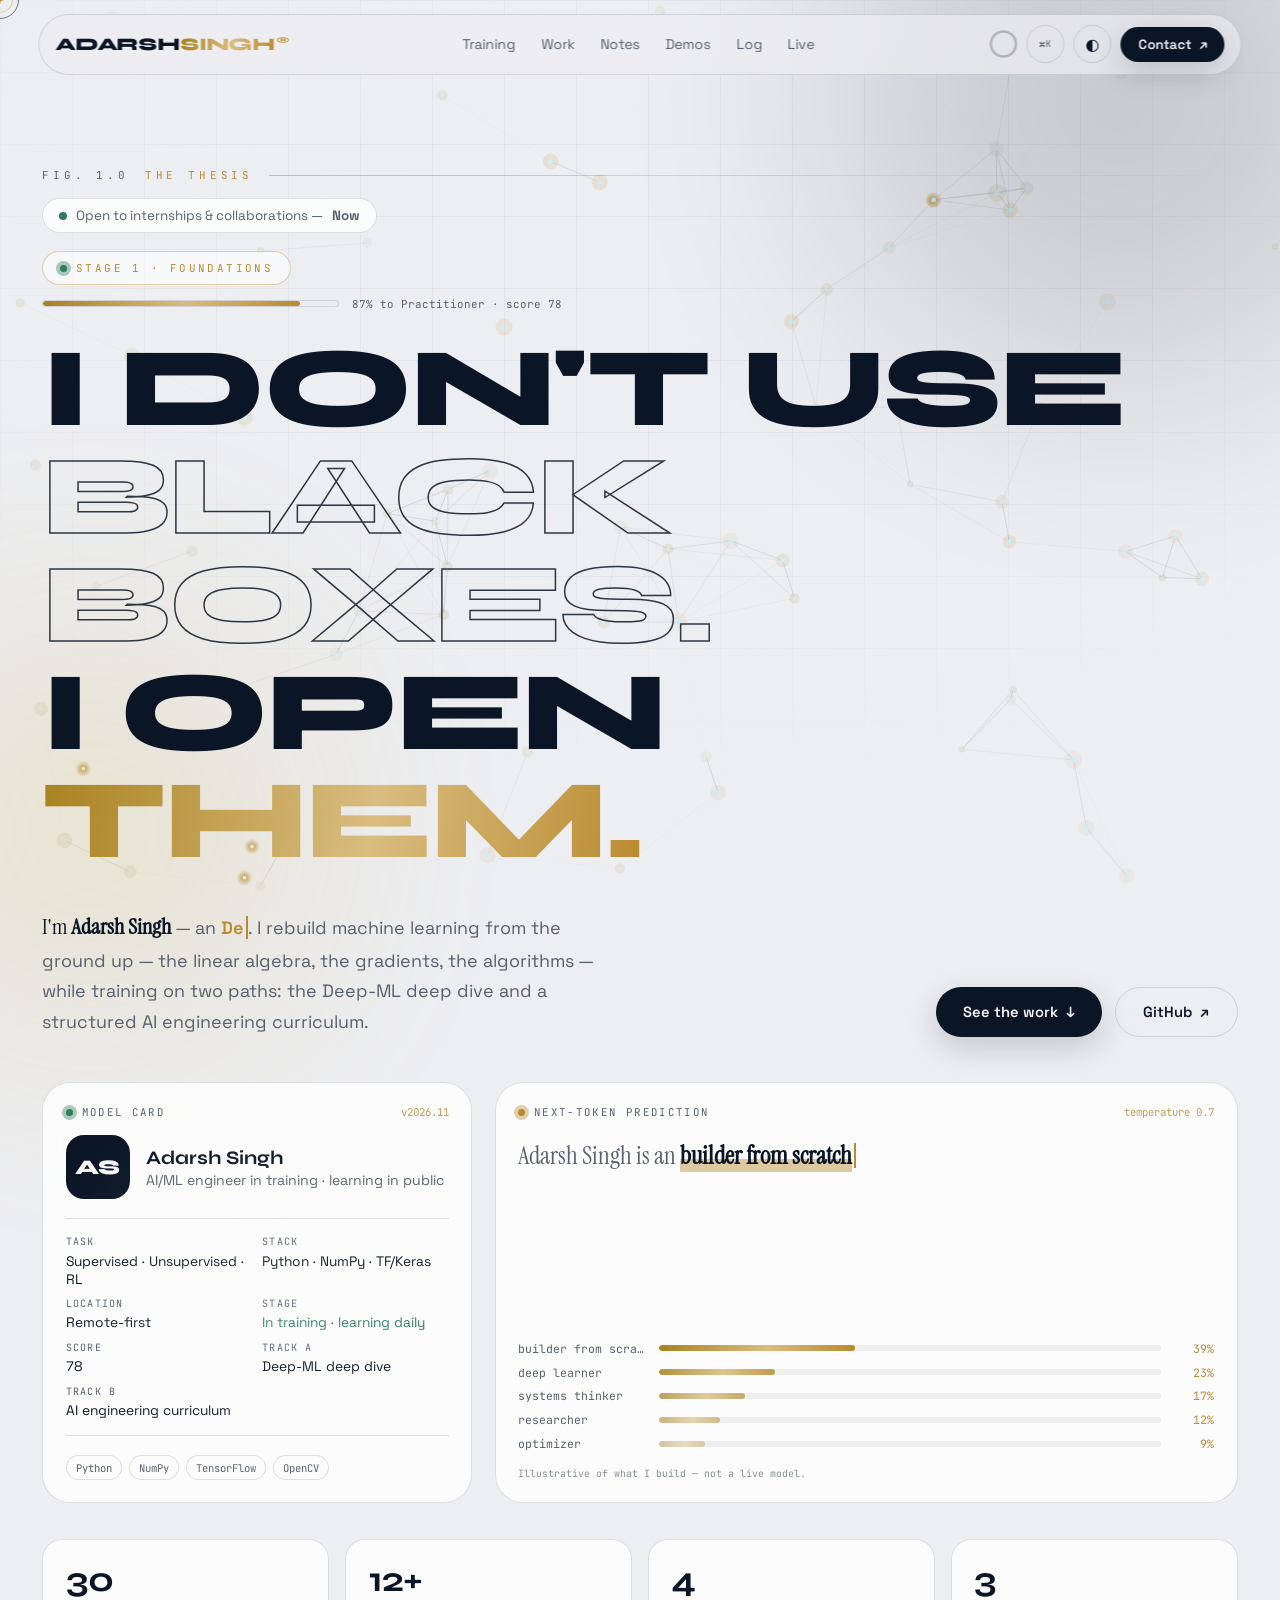
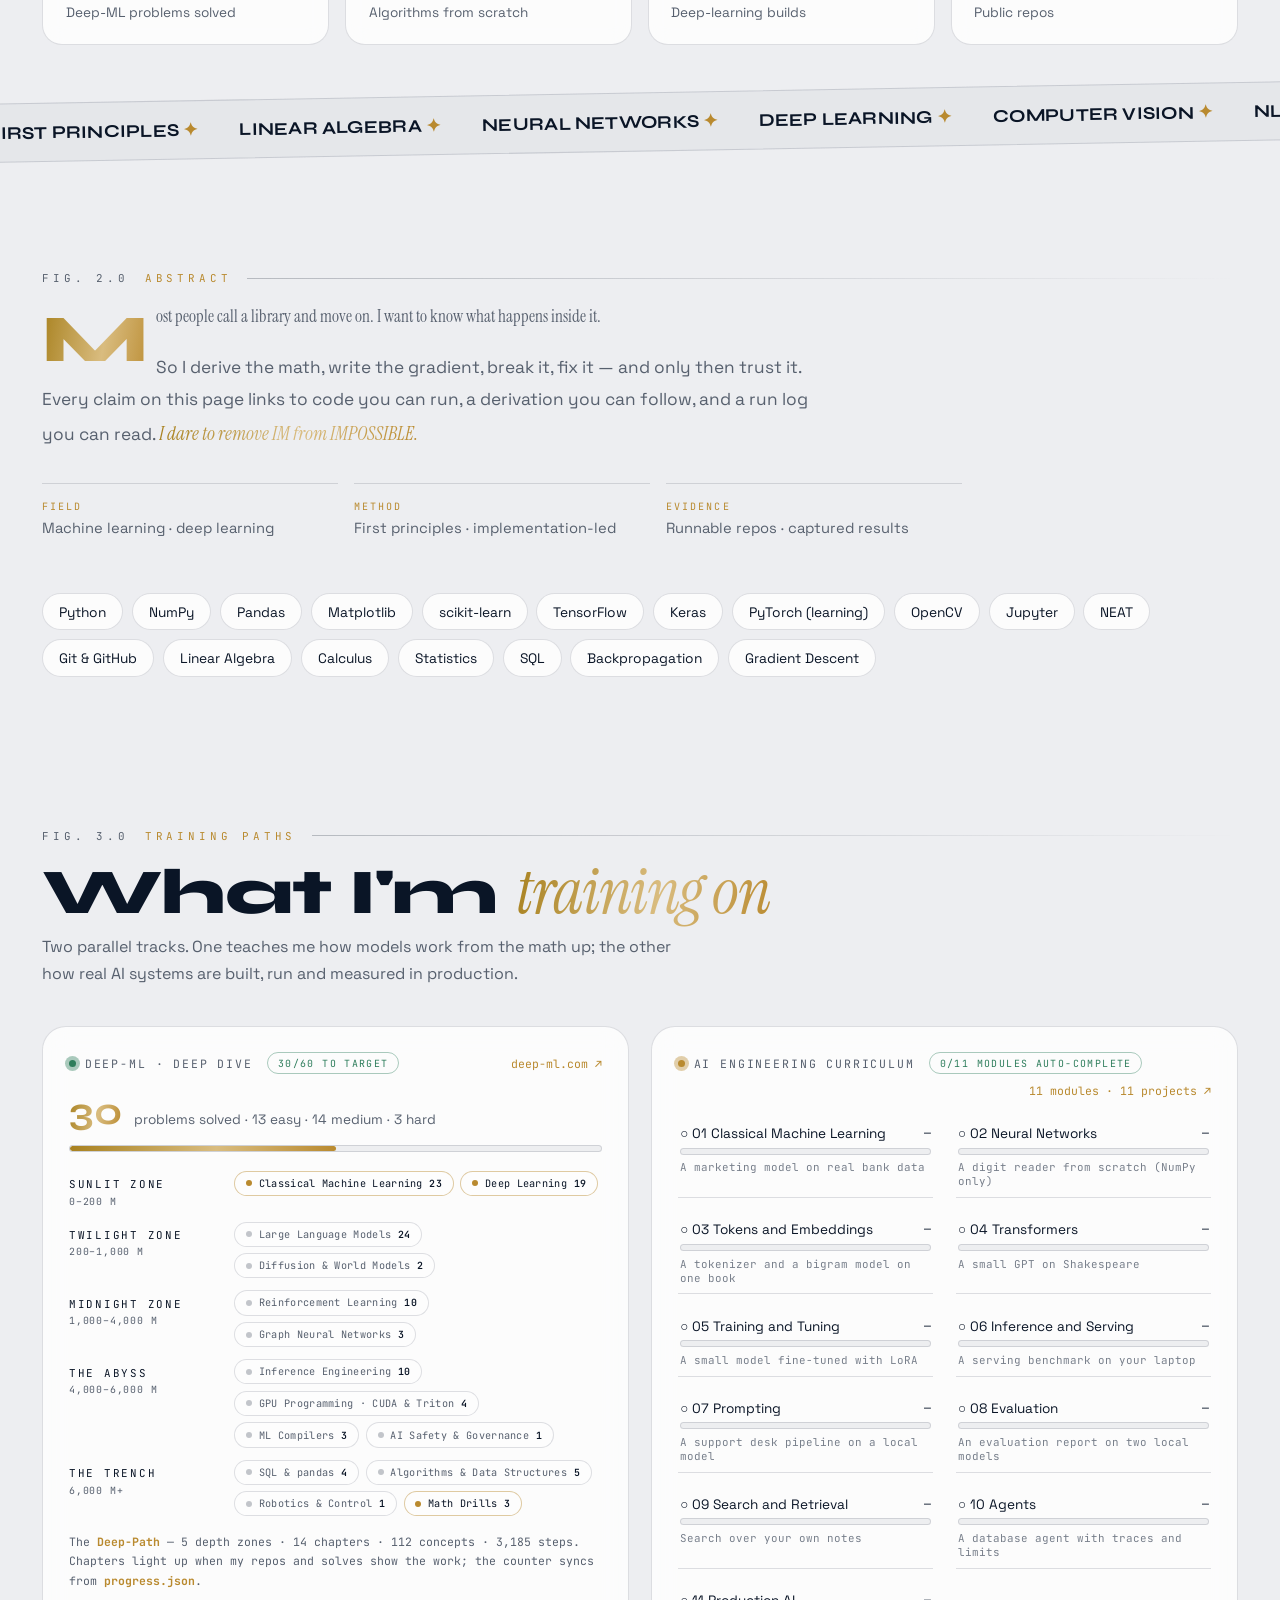
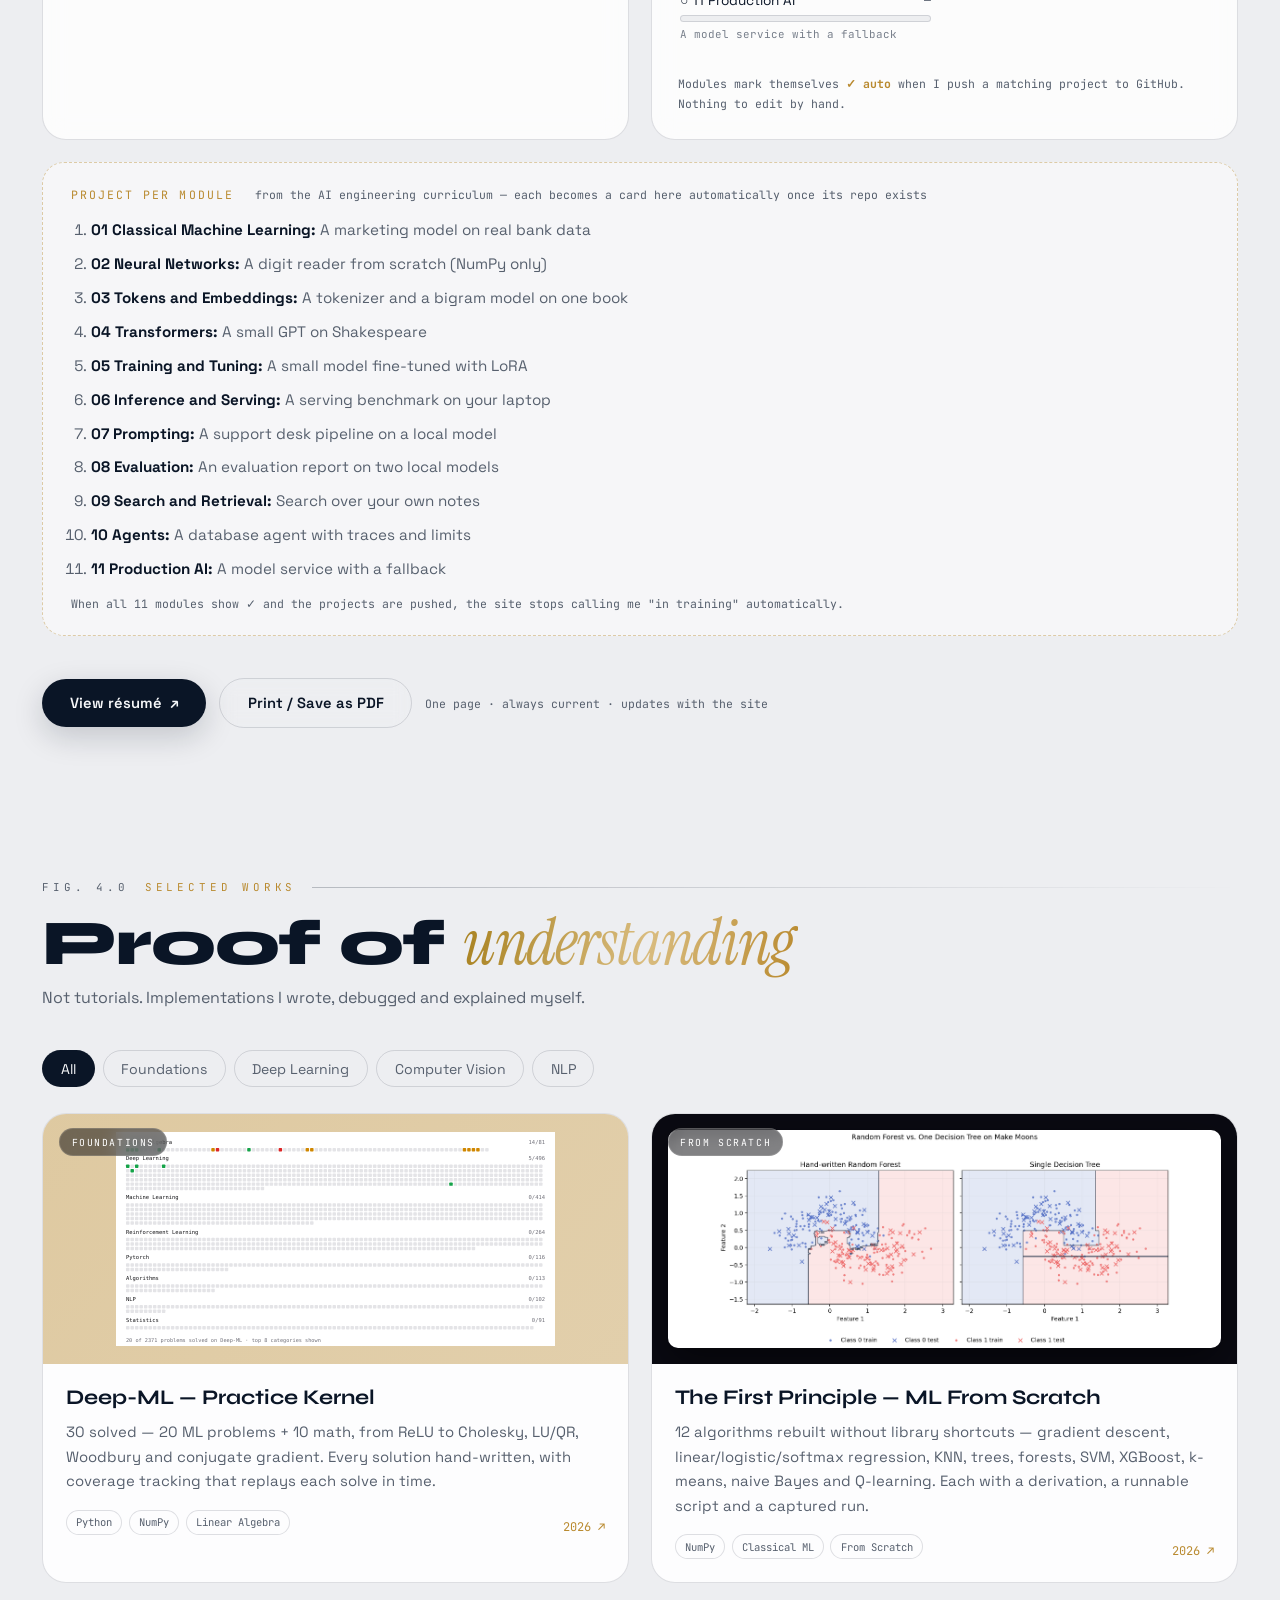
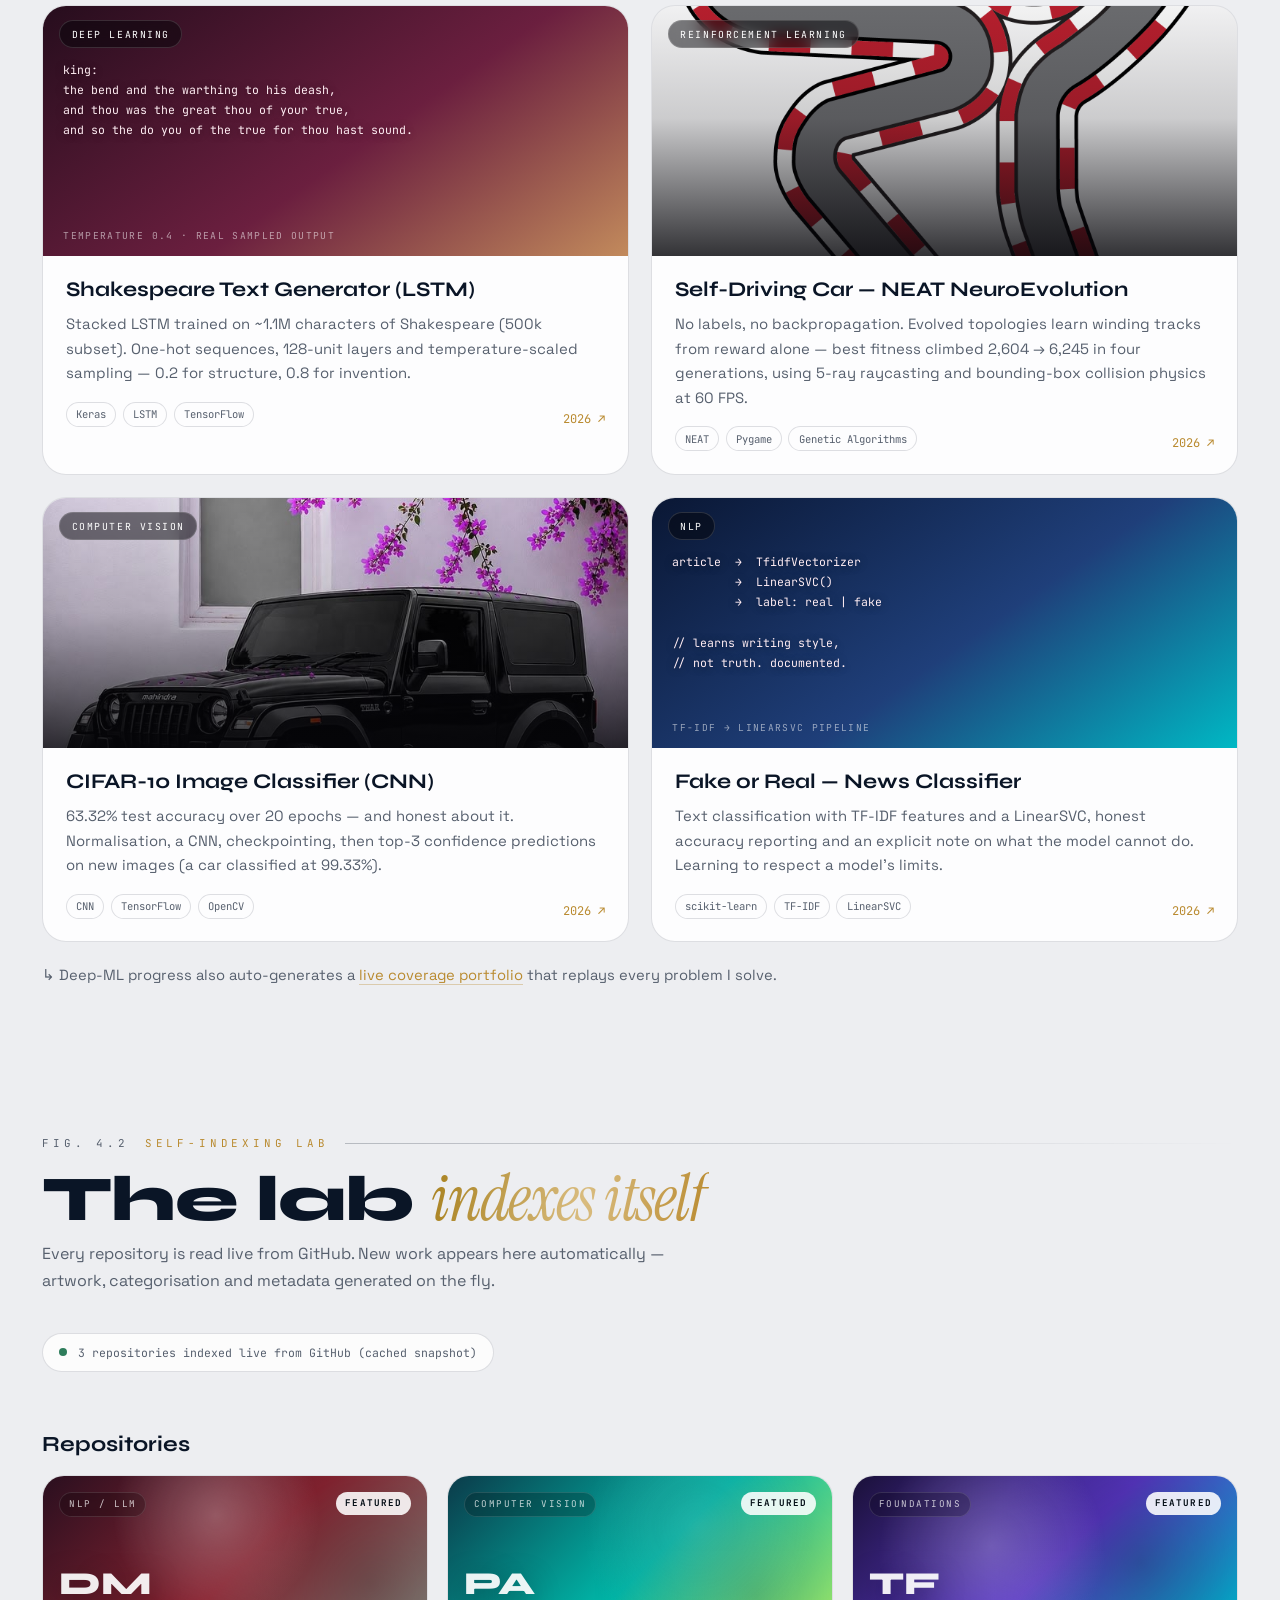
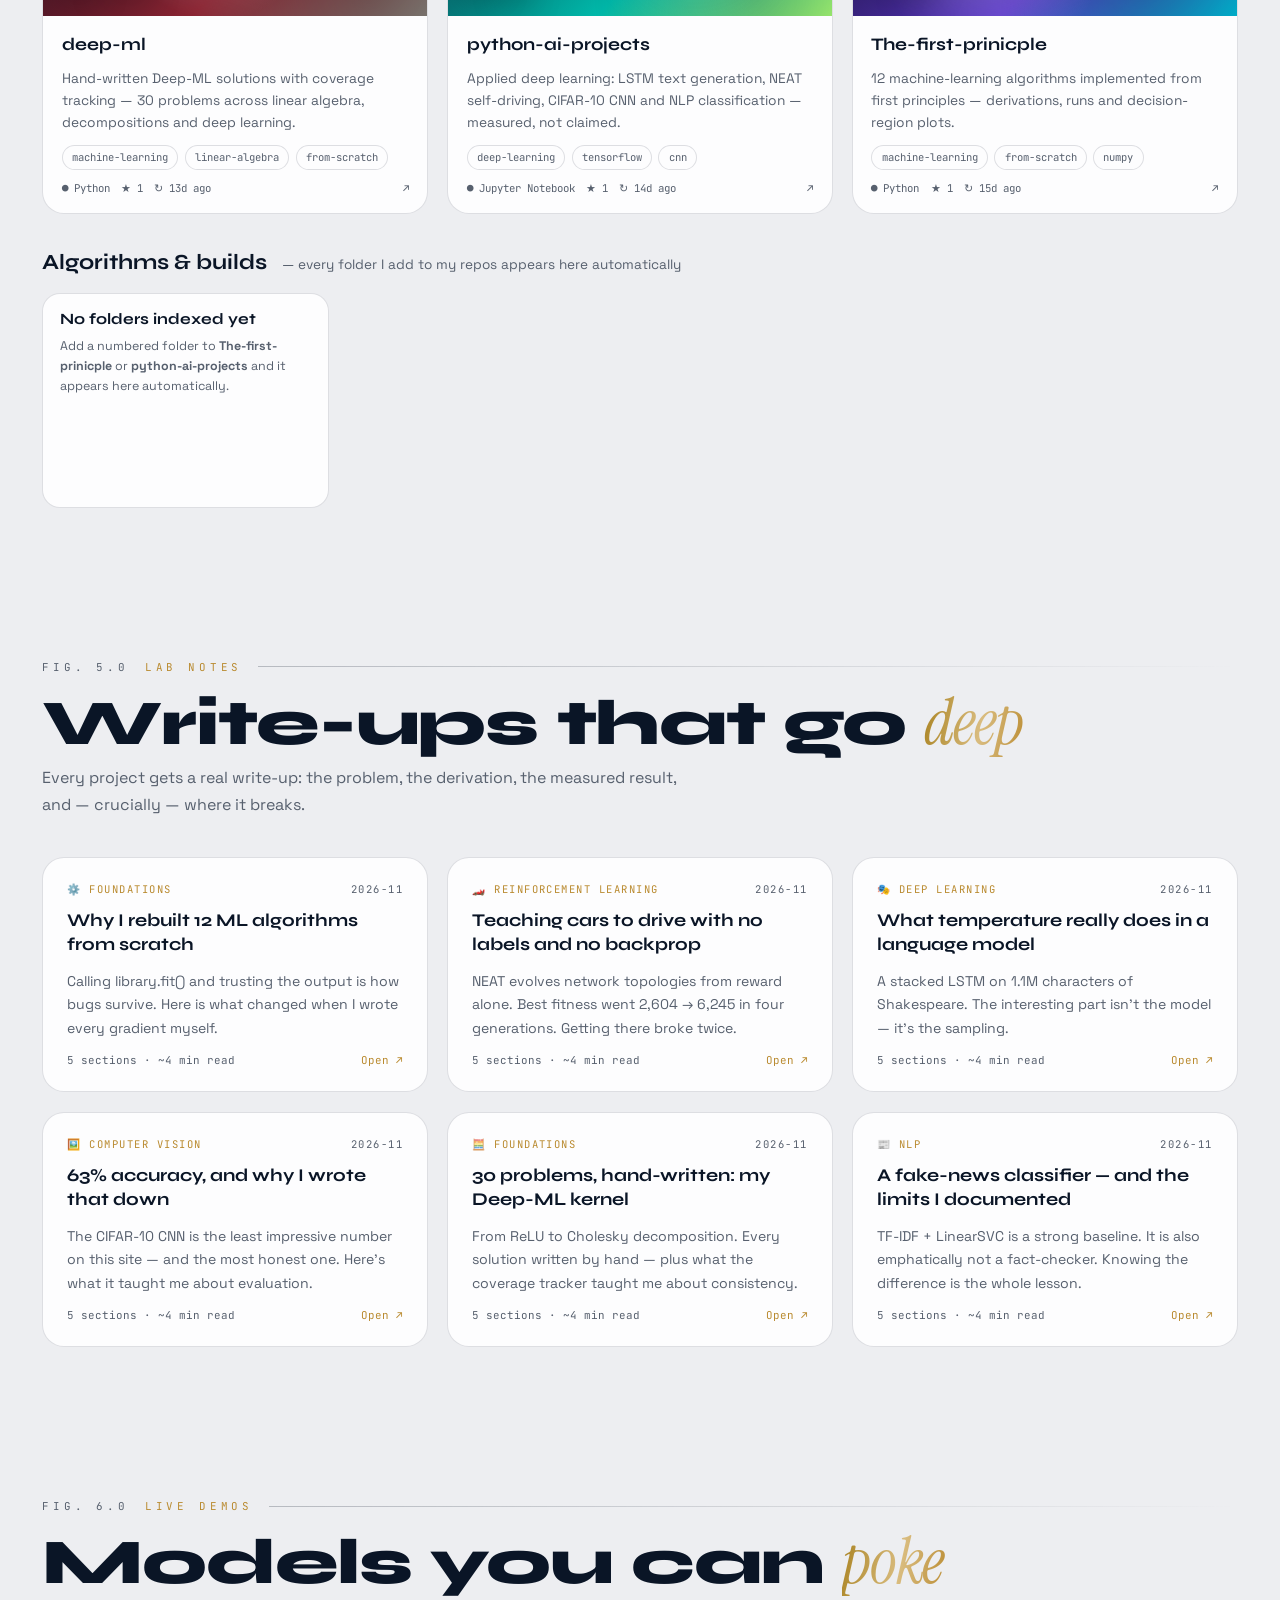
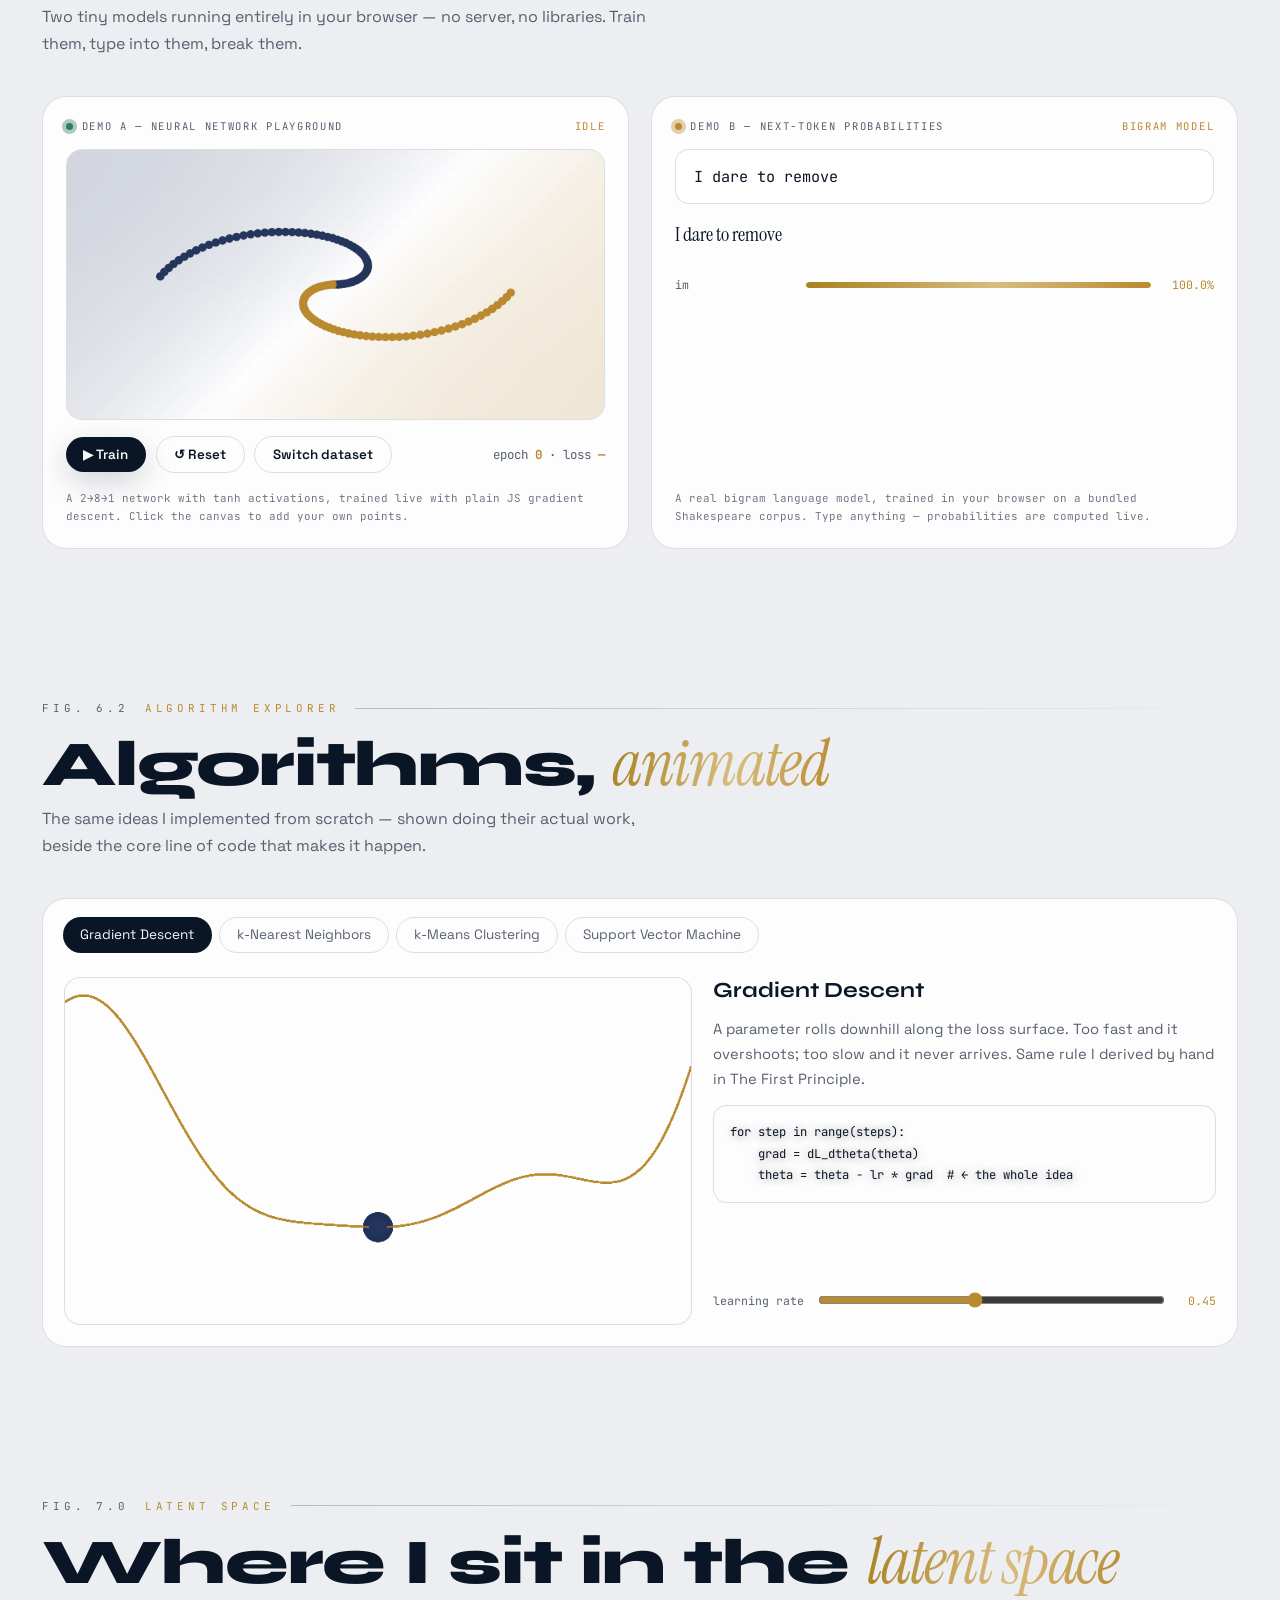
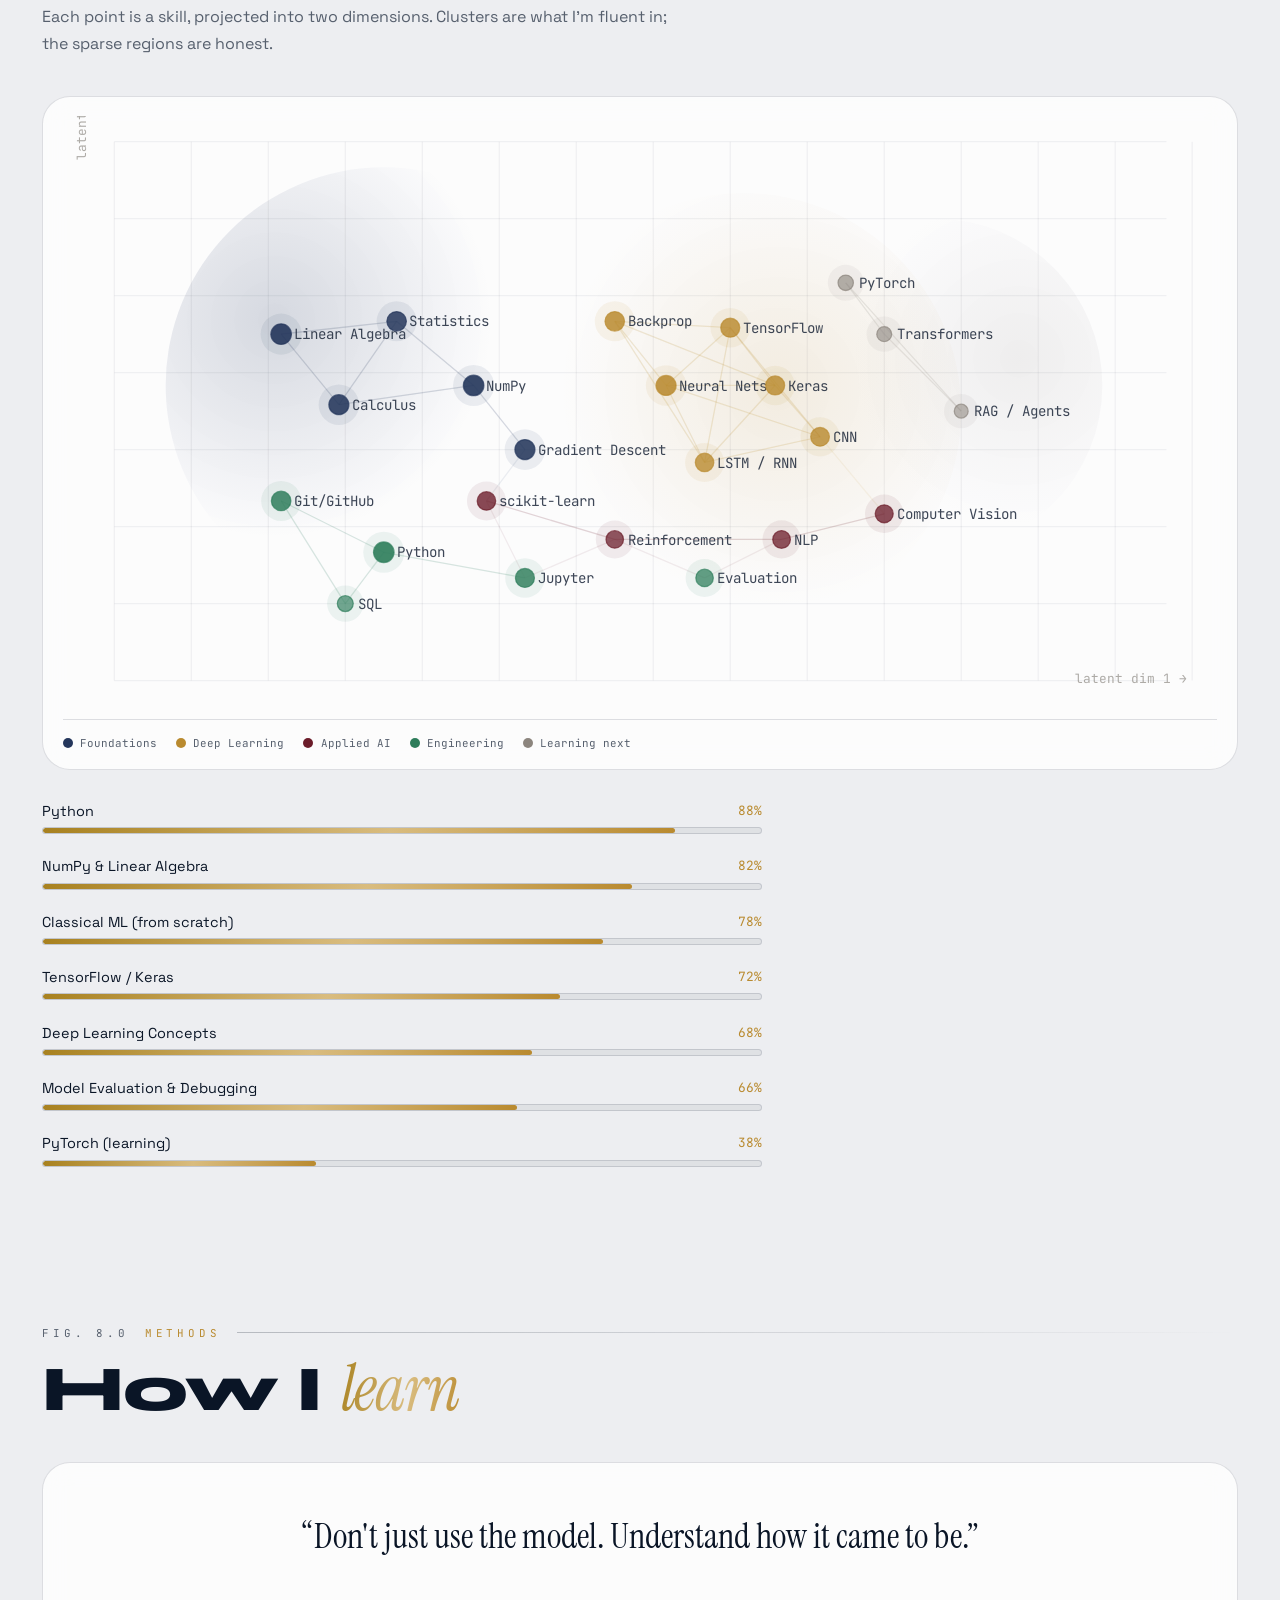
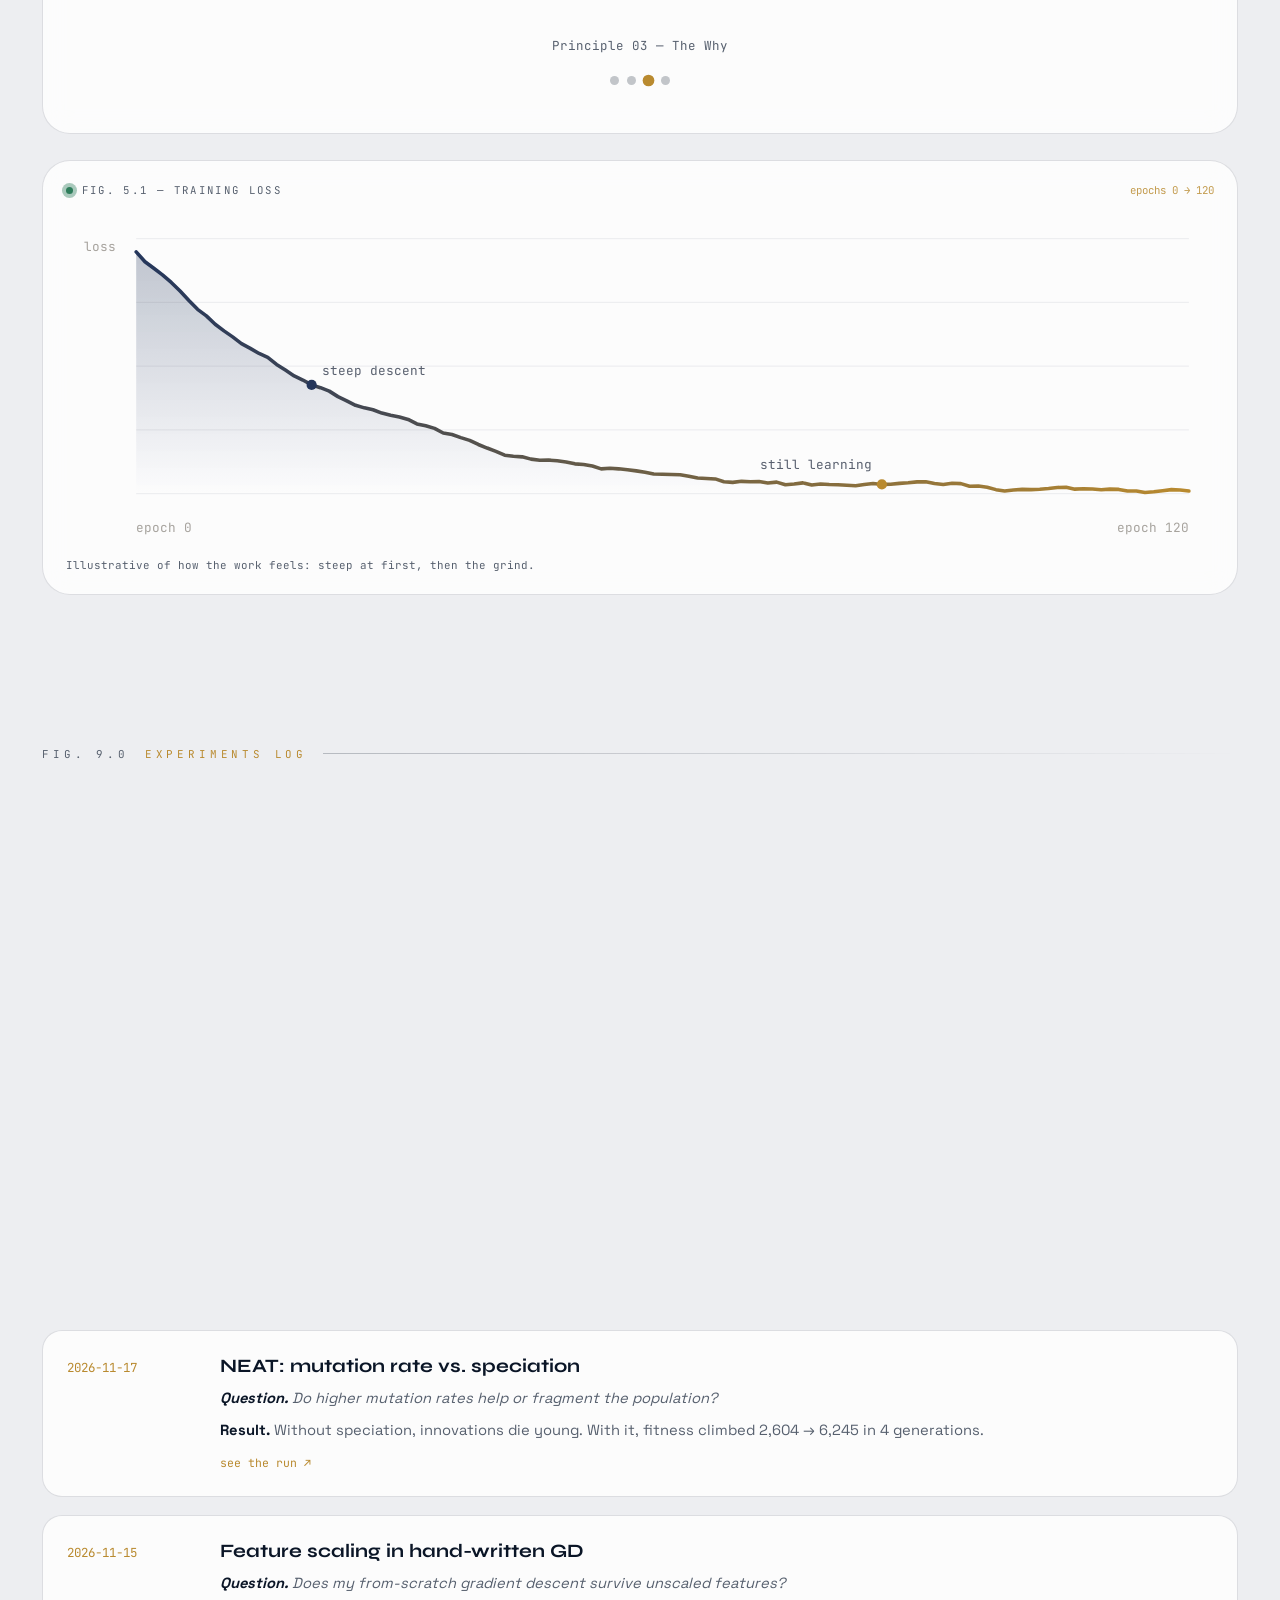
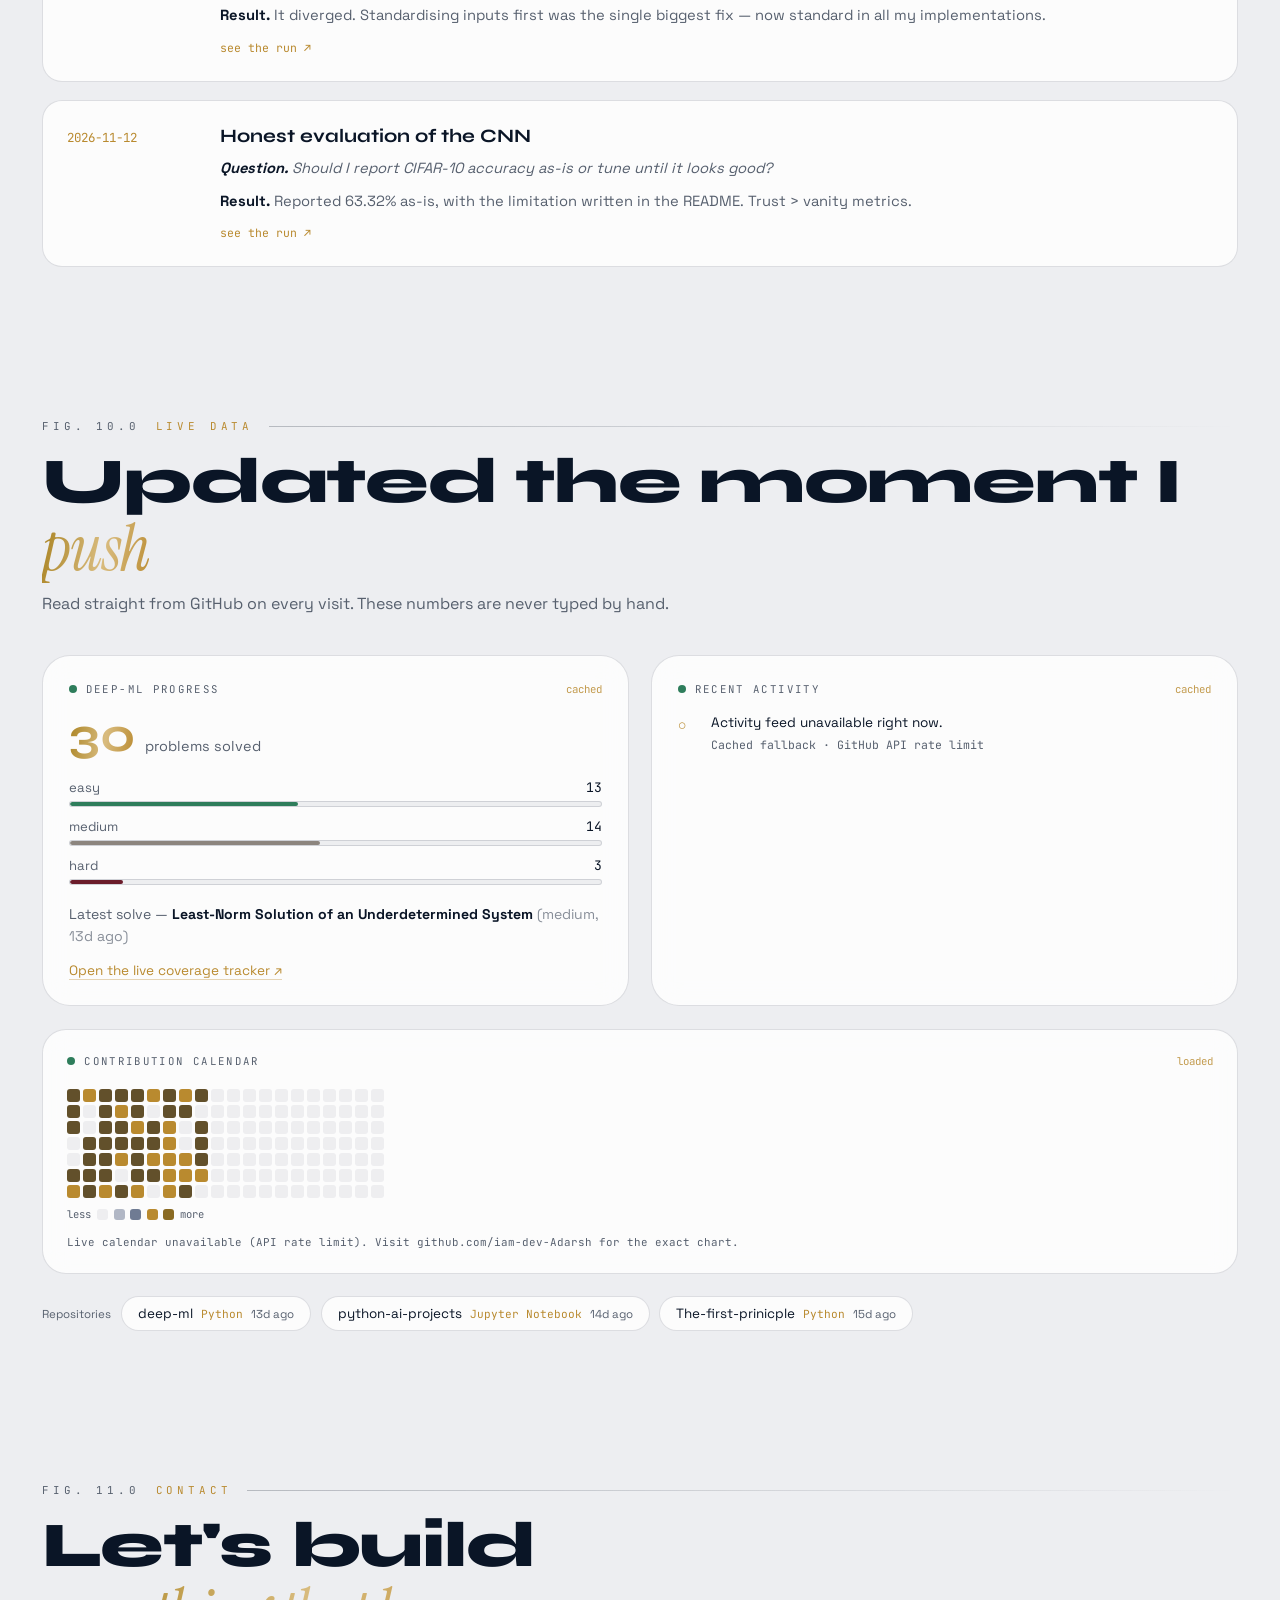
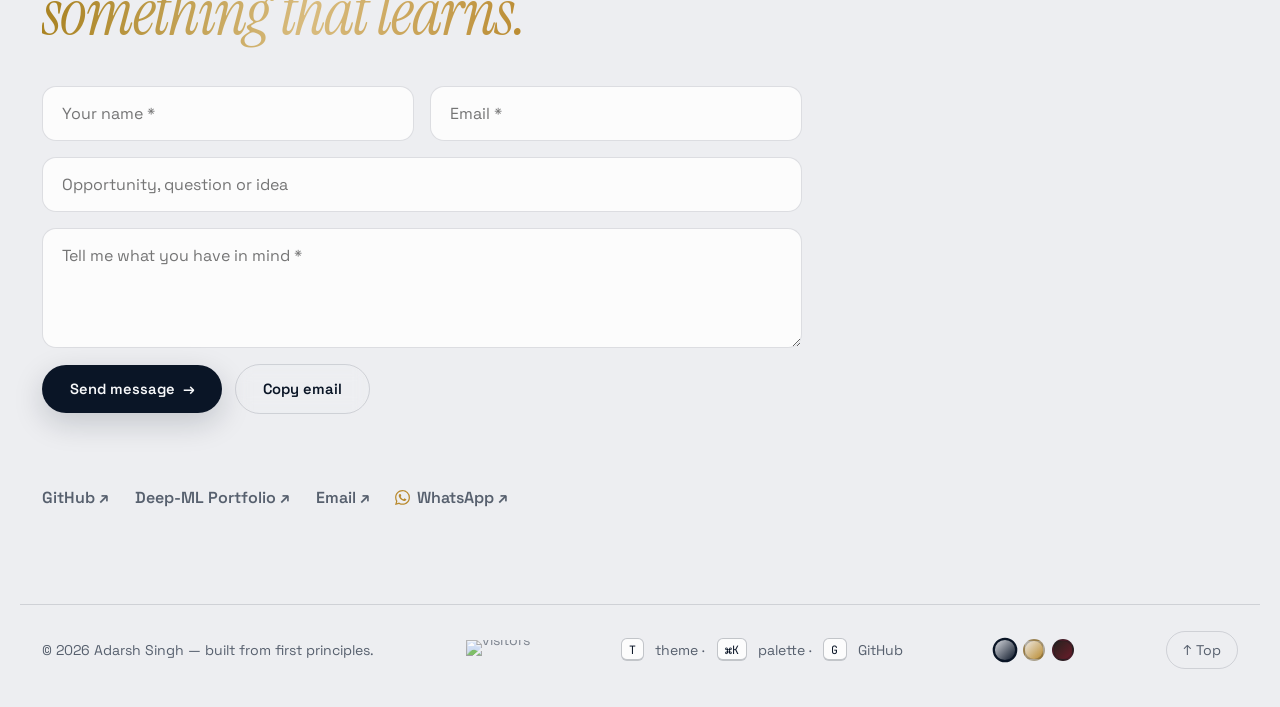
==== index.html @ bdf04d26 "Portfolio - self-updating AI engineering site." ====
<!DOCTYPE html>
<html lang="en" data-theme="precision">
<head>
<meta charset="UTF-8"/>
<meta name="viewport" content="width=device-width, initial-scale=1.0"/>
<title>Adarsh Singh — AI/ML Engineer | Machine Learning from First Principles</title>
<meta name="description" content="Adarsh Singh — AI & machine learning engineer building models from first principles: derivations, hand-written implementations and measured results."/>
<meta name="author" content="Adarsh Singh"/>
<meta name="theme-color" content="#EDEEF1"/>
<meta property="og:type" content="website"/>
<meta property="og:site_name" content="Adarsh Singh"/>
<meta property="og:title" content="Adarsh Singh — I don't use black boxes. I open them."/>
<meta property="og:description" content="AI/ML engineering from first principles: 30 Deep-ML problems, 12 algorithms from scratch, deep-learning projects with measured results."/>
<meta property="og:image" content="assets/og.png"/>
<meta property="og:image:width" content="1200"/>
<meta property="og:image:height" content="630"/>
<meta property="og:url" content="https://iam-dev-Adarsh.github.io/portfolio/"/>
<meta name="twitter:card" content="summary_large_image"/>
<meta name="twitter:title" content="Adarsh Singh — I don't use black boxes. I open them."/>
<meta name="twitter:description" content="AI/ML engineering from first principles."/>
<meta name="twitter:image" content="assets/og.png"/>
<link rel="icon" href="assets/favicon.svg" type="image/svg+xml"/>
<script type="application/ld+json">
{"@context":"https://schema.org","@type":"Person","name":"Adarsh Singh","alternateName":"iam-dev-Adarsh","url":"https://github.com/iam-dev-Adarsh","email":"mailto:iamvoid03@gmail.com","jobTitle":"AI/ML Engineer (in training)","description":"Builds machine learning from first principles: derivations, hand-written implementations and measured results. Training on the Deep-ML deep dive and a structured AI engineering curriculum.","knowsAbout":["Machine Learning","Deep Learning","Neural Networks","Python","Linear Algebra","TensorFlow","Computer Vision","Natural Language Processing","Reinforcement Learning"],"sameAs":["https://github.com/iam-dev-Adarsh","https://iam-dev-Adarsh.github.io/deep-ml/"],"knowsLanguage":["en"],"seeking":"Internships and collaborations in AI/ML engineering"}
</script>
<script type="application/ld+json">
{"@context":"https://schema.org","@type":"WebSite","name":"Adarsh Singh — Portfolio","url":"https://iam-dev-Adarsh.github.io/portfolio/","description":"AI/ML portfolio: projects, write-ups, live demos and experiments log.","author":{"@type":"Person","name":"Adarsh Singh"}}
</script>
<link rel="preconnect" href="https://fonts.googleapis.com"><link rel="preconnect" href="https://fonts.gstatic.com" crossorigin>
<link href="https://fonts.googleapis.com/css2?family=Syne:wght@400..800&family=Space+Grotesk:wght@300..700&family=JetBrains+Mono:wght@400;500;700&family=Instrument+Serif:ital@0;1&display=swap" rel="stylesheet">
<link rel="stylesheet" href="style.css"/>
</head>
<body>
<a class="skip" href="#work">Skip to content</a>
<div id="preloader" aria-hidden="true"><div class="pre-inner"><div class="pre-logo">AS<span>®</span></div><div class="pre-count">0%</div><div class="pre-bar"><i></i></div><p>INITIALISING WEIGHTS</p></div></div>

<div class="grid-overlay" aria-hidden="true"></div>
<div class="noise" aria-hidden="true"></div>
<div class="scroll-progress" aria-hidden="true"></div>
<div class="cursor-dot" aria-hidden="true"></div>
<div class="cursor-ring" aria-hidden="true"><i></i><i></i><span>VIEW</span></div>
<canvas id="nn-canvas" aria-hidden="true"></canvas>
<div class="orb orb-a" aria-hidden="true"></div><div class="orb orb-b" aria-hidden="true"></div>

<header id="nav">
  <a class="logo" href="#top">ADARSH<em>SINGH</em><sup>®</sup></a>
  <nav class="links" aria-label="Primary">
    <a href="#training">Training</a><a href="#work">Work</a><a href="#notes">Notes</a><a href="#demos">Demos</a><a href="#experiments">Log</a><a href="#live">Live</a>
  </nav>
  <div class="nav-actions">
    <svg class="prog-ring" id="prog-ring" viewBox="0 0 36 36" aria-hidden="true"><circle class="pr-bg" cx="18" cy="18" r="15"/><circle class="pr-fg" id="pr-fg" cx="18" cy="18" r="15"/></svg>
    <button id="palette-btn" class="kbd-btn" aria-label="Open command palette"><span>⌘K</span></button>
    <button id="theme-btn" aria-label="Toggle theme">◐</button>
    <a href="#contact" class="btn btn-sm magnetic">Contact <span>↗</span></a>
    <button id="burger" aria-label="Menu" aria-expanded="false"><i></i><i></i></button>
  </div>
</header>
<div id="mobile-menu"><a href="#training">Training</a><a href="#work">Work</a><a href="#notes">Notes</a><a href="#demos">Demos</a><a href="#experiments">Log</a><a href="#live">Live</a><a href="#contact">Contact</a></div>

<main id="top">
  <!-- ══ HERO ══ -->
  <section class="hero">
    <div class="fig-label"><span>FIG. 1.0</span> THE THESIS</div>
    <div class="hero-badge reveal"><span class="pulse"></span> Open to internships &amp; collaborations — <b id="cfg-availability">Now</b></div>
    <div class="stage-wrap reveal" id="stage-wrap"></div>
    <h1 class="hero-title">
      <span class="line"><span>I DON'T USE</span></span>
      <span class="line"><span class="stroke">BLACK BOXES.</span></span>
      <span class="line"><span>I OPEN <em class="grad">THEM.</em></span></span>
    </h1>
    <div class="hero-row">
      <p class="hero-sub reveal"><span class="serif">I'm <b id="cfg-name">Adarsh Singh</b></span> — an <span id="rotator">AI/ML engineer in training</span>. <span id="stage-line">I rebuild machine learning from the ground up — the linear algebra, the gradients, the algorithms — while training on two paths: the Deep-ML deep dive and a structured AI engineering curriculum.</span></p>
      <div class="hero-cta reveal">
        <a href="#work" class="btn magnetic">See the work <span>↓</span></a>
        <a href="https://github.com/iam-dev-Adarsh" target="_blank" rel="noopener" class="btn btn-ghost magnetic">GitHub <span>↗</span></a>
      </div>
    </div>

    <div class="hero-grid">
      <!-- model card -->
      <div class="hero-card reveal" id="tilt-card">
        <div class="card-glare"></div>
        <div class="mc-head"><span class="mc-dot"></span> MODEL CARD <em>v2026.11</em></div>
        <div class="mc-body">
          <div class="avatar">AS</div>
          <div>
            <h3 id="cfg-name2">Adarsh Singh</h3>
            <p id="cfg-role">AI/ML Engineer · first-principles learner</p>
          </div>
        </div>
        <dl class="mc-vitals">
          <div><dt>Task</dt><dd>Supervised · Unsupervised · RL</dd></div>
          <div><dt>Stack</dt><dd>Python · NumPy · TF/Keras</dd></div>
          <div><dt>Location</dt><dd id="cfg-location">Remote-first</dd></div>
          <div><dt>Stage</dt><dd class="ok" id="cfg-stage">In training · learning daily</dd></div>
          <div><dt>Score</dt><dd id="cfg-score">—</dd></div>
          <div><dt>Track A</dt><dd>Deep-ML deep dive</dd></div>
          <div><dt>Track B</dt><dd>AI engineering curriculum</dd></div>
        </dl>
        <div class="card-tags"><span>Python</span><span>NumPy</span><span>TensorFlow</span><span>OpenCV</span></div>
      </div>

      <!-- token sampler -->
      <div class="sampler reveal" aria-hidden="true">
        <div class="sm-head"><span class="mc-dot alt"></span> NEXT-TOKEN PREDICTION <em>temperature 0.7</em></div>
        <div class="sm-prompt"><span class="sm-ctx">Adarsh Singh is an </span><b id="sm-out"></b><span class="caret"></span></div>
        <div class="sm-bars" id="sm-bars"></div>
        <p class="sm-note">Illustrative of what I build — not a live model.</p>
      </div>
    </div>

    <div class="stats reveal">
      <div><strong><span class="count" data-live="problems" data-to="30">0</span></strong><small>Deep-ML problems solved</small></div>
      <div><strong><span class="count" data-live="algos" data-to="12">0</span>+</strong><small>Algorithms from scratch</small></div>
      <div><strong><span class="count" data-live="projects" data-to="4">0</span></strong><small>Deep-learning builds</small></div>
      <div><strong><span class="count" data-live="repos" data-to="3">0</span></strong><small>Public repos</small></div>
    </div>
  </section>

  <div class="marquee" aria-hidden="true"><div class="marquee-track" id="marquee"></div></div>














  <!-- ══ ABSTRACT ══ -->
  <section id="abstract" class="section">
    <div class="fig-label"><span>FIG. 2.0</span> ABSTRACT</div>
    <div class="abstract">
      <p class="abstract-lead reveal"><span class="drop">M</span>ost people call a library and move on. I want to know what happens inside it.</p>
      <p class="reveal">So I derive the math, write the gradient, break it, fix it — and only then trust it. Every claim on this page links to code you can run, a derivation you can follow, and a run log you can read. <em class="grad-ink">I dare to remove IM from IMPOSSIBLE.</em></p>
      <div class="abstract-meta reveal">
        <div><span>Field</span>Machine learning · deep learning</div>
        <div><span>Method</span>First principles · implementation-led</div>
        <div><span>Evidence</span>Runnable repos · captured results</div>
      </div>
    </div>
    <div class="chip-cloud reveal" id="chips"></div>
  </section>
  <!-- ══ TRAINING PATHS ══ -->
  <section id="training" class="section">
    <div class="fig-label"><span>FIG. 3.0</span> TRAINING PATHS</div>
    <div class="sec-head reveal"><h2>What I'm <em>training on</em></h2><p>Two parallel tracks. One teaches me how models work from the math up; the other how real AI systems are built, run and measured in production.</p></div>
    <div class="tracks" id="tracks"></div>
    <div class="capstones reveal" id="capstones"></div>
    <div class="resume-row reveal">
      <a class="btn magnetic" href="resume.html" target="_blank" rel="noopener">View résumé <span>↗</span></a>
      <button class="btn btn-ghost" id="print-resume">Print / Save as PDF</button>
      <span class="resume-hint">One page · always current · updates with the site</span>
    </div>
  </section>
  <!-- ══ WORK ══ -->
  <section id="work" class="section">
    <div class="fig-label"><span>FIG. 4.0</span> SELECTED WORKS</div>
    <div class="sec-head reveal"><h2>Proof of <em>understanding</em></h2><p>Not tutorials. Implementations I wrote, debugged and explained myself.</p></div>
    <div class="filters reveal" role="tablist"><button class="active" data-f="all">All</button><button data-f="found">Foundations</button><button data-f="dl">Deep Learning</button><button data-f="cv">Computer Vision</button><button data-f="nlp">NLP</button></div>
    <div class="projects" id="projects"></div>
    <p class="live-link reveal">↳ Deep-ML progress also auto-generates a <a href="https://iam-dev-Adarsh.github.io/deep-ml/" target="_blank" rel="noopener">live coverage portfolio</a> that replays every problem I solve.</p>
  </section>
  <!-- ══ AUTO INDEX ══ -->
  <section id="lab" class="section">
    <div class="fig-label"><span>FIG. 4.2</span> SELF-INDEXING LAB</div>
    <div class="sec-head reveal"><h2>The lab <em>indexes itself</em></h2><p>Every repository is read live from GitHub. New work appears here automatically — artwork, categorisation and metadata generated on the fly.</p></div>
    <div class="auto-note reveal" id="auto-note"><span class="live-dot"></span> <span id="auto-status">Reading the GitHub API…</span></div>
    <h3 class="auto-h">Repositories</h3>
    <div class="repo-grid" id="repo-grid"></div>
    <h3 class="auto-h">Algorithms &amp; builds <span class="auto-sub">— every folder I add to my repos appears here automatically</span></h3>
    <div class="auto-grid" id="algo-grid"></div>
  </section>
  <!-- ══ WRITE-UPS ══ -->
  <section id="notes" class="section">
    <div class="fig-label"><span>FIG. 5.0</span> LAB NOTES</div>
    <div class="sec-head reveal"><h2>Write-ups that go <em>deep</em></h2><p>Every project gets a real write-up: the problem, the derivation, the measured result, and — crucially — where it breaks.</p></div>
    <div class="notes-grid" id="notes-grid"></div>
    <div class="note-modal" id="note-modal" aria-hidden="true">
      <div class="note-panel">
        <button class="note-close" id="note-close" aria-label="Close write-up">✕</button>
        <article id="note-body"></article>
      </div>
    </div>
  </section>
  <!-- ══ DEMOS ══ -->
  <section id="demos" class="section">
    <div class="fig-label"><span>FIG. 6.0</span> LIVE DEMOS</div>
    <div class="sec-head reveal"><h2>Models you can <em>poke</em></h2><p>Two tiny models running entirely in your browser — no server, no libraries. Train them, type into them, break them.</p></div>
    <div class="demos-grid">
      <div class="demo-card reveal">
        <div class="demo-head"><span class="mc-dot"></span> DEMO A — NEURAL NETWORK PLAYGROUND <em id="nn-status">idle</em></div>
        <canvas id="nn-demo" width="760" height="380"></canvas>
        <div class="demo-controls">
          <button class="btn btn-sm" id="nn-train">▶ Train</button>
          <button class="btn btn-sm btn-ghost" id="nn-reset">↺ Reset</button>
          <button class="btn btn-sm btn-ghost" id="nn-dataset">Switch dataset</button>
          <span class="demo-read">epoch <b id="nn-epoch">0</b> · loss <b id="nn-loss">—</b></span>
        </div>
        <p class="demo-note">A 2&#8594;8&#8594;1 network with tanh activations, trained live with plain JS gradient descent. Click the canvas to add your own points.</p>
      </div>
      <div class="demo-card reveal">
        <div class="demo-head"><span class="mc-dot alt"></span> DEMO B — NEXT-TOKEN PROBABILITIES <em>bigram model</em></div>
        <div class="tokenizer">
          <input id="tok-input" type="text" value="I dare to remove" spellcheck="false" autocomplete="off"/>
          <div class="tok-out" id="tok-out"></div>
          <div class="tok-bars" id="tok-bars"></div>
        </div>
        <p class="demo-note">A real bigram language model, trained in your browser on a bundled Shakespeare corpus. Type anything — probabilities are computed live.</p>
      </div>
    </div>
  </section>
  <!-- ══ EXPLORER ══ -->
  <section id="explorer" class="section">
    <div class="fig-label"><span>FIG. 6.2</span> ALGORITHM EXPLORER</div>
    <div class="sec-head reveal"><h2>Algorithms, <em>animated</em></h2><p>The same ideas I implemented from scratch — shown doing their actual work, beside the core line of code that makes it happen.</p></div>
    <div class="explorer reveal">
      <div class="explorer-tabs" id="explorer-tabs"></div>
      <div class="explorer-body">
        <canvas id="explorer-canvas" width="760" height="420"></canvas>
        <div class="explorer-side">
          <h3 id="explorer-title">Gradient Descent</h3>
          <p id="explorer-desc"></p>
          <pre class="code-in" id="explorer-code"></pre>
          <div class="explorer-slider">
            <label id="explorer-label">learning rate</label>
            <input type="range" id="explorer-range" min="1" max="100" value="45"/>
            <span id="explorer-val">0.45</span>
          </div>
        </div>
      </div>
    </div>
  </section>
  <!-- ══ EMBEDDING MAP ══ -->
  <section id="embedding" class="section">
    <div class="fig-label"><span>FIG. 7.0</span> LATENT SPACE</div>
    <div class="sec-head reveal"><h2>Where I sit in the <em>latent space</em></h2><p>Each point is a skill, projected into two dimensions. Clusters are what I'm fluent in; the sparse regions are honest.</p></div>
    <div class="embed-wrap reveal">
      <svg id="embed-svg" viewBox="0 0 900 460" role="img" aria-label="Skill embedding map"></svg>
      <div class="embed-legend" id="embed-legend"></div>
    </div>
    <div class="skills reveal" id="skills"></div>
  </section>
  <!-- ══ METHODS ══ -->
  <section id="methods" class="section">
    <div class="fig-label"><span>FIG. 8.0</span> METHODS</div>
    <div class="sec-head reveal"><h2>How I <em>learn</em></h2></div>
    <div class="testi reveal"><div class="testi-quote" id="testi-quote"></div><div class="testi-person" id="testi-person"></div><div class="testi-dots" id="testi-dots"></div></div>
    <div class="loss-wrap reveal">
      <div class="loss-head"><span class="mc-dot"></span> FIG. 5.1 — TRAINING LOSS <em>epochs 0 → 120</em></div>
      <svg id="loss-svg" viewBox="0 0 900 260" role="img" aria-label="Training loss decreasing over epochs"></svg>
      <p class="loss-cap">Illustrative of how the work feels: steep at first, then the grind.</p>
    </div>
  </section>
  <!-- ══ EXPERIMENTS ══ -->
  <section id="experiments" class="section">
    <div class="fig-label"><span>FIG. 9.0</span> EXPERIMENTS LOG</div>
    <div class="sec-head reveal"><h2>The <em>experiments</em> notebook</h2><p>Hypothesis, experiment, result. Dated like a lab record — because that is what it is.</p></div>
    <div class="exp-lead reveal">
      <p><b>2026 — now:</b> training in public on two tracks — the Deep-ML deep dive and a structured AI engineering curriculum. Dated solves are <b>logged automatically</b> from my repos (badged <span class="auto-badge">AUTO</span>); the entries below them are hand-written experiment notes — hypothesis, result, and what broke.</p>
    </div>
    <div class="exp-list" id="exp-list"></div>
  </section>
  <!-- ══ LIVE ══ -->
  <section id="live" class="section">
    <div class="fig-label"><span>FIG. 10.0</span> LIVE DATA</div>
    <div class="sec-head reveal"><h2>Updated the moment I <em>push</em></h2><p>Read straight from GitHub on every visit. These numbers are never typed by hand.</p></div>
    <div class="live-grid">
      <div class="live-panel reveal">
        <div class="live-head"><span class="live-dot"></span> DEEP-ML PROGRESS <span class="live-ts" id="live-ts-1">syncing…</span></div>
        <div class="live-big"><strong id="live-solved">30</strong><span>problems solved</span></div>
        <div class="live-bars" id="live-diff"></div>
        <p class="live-latest" id="live-latest"></p>
        <a class="live-link-sm" href="https://iam-dev-Adarsh.github.io/deep-ml/" target="_blank" rel="noopener">Open the live coverage tracker ↗</a>
      </div>
      <div class="live-panel reveal">
        <div class="live-head"><span class="live-dot"></span> RECENT ACTIVITY <span class="live-ts" id="live-ts-2">syncing…</span></div>
        <ul class="live-feed" id="live-feed"></ul>
      </div>
    </div>
    <div class="heat-wrap reveal">
      <div class="live-head"><span class="live-dot"></span> CONTRIBUTION CALENDAR <span class="live-ts" id="heat-ts">syncing…</span></div>
      <div class="heatmap" id="heatmap"></div>
      <div class="heat-legend"><span>less</span><i style="background:rgba(10,21,38,.06)"></i><i style="background:rgba(36,54,91,.35)"></i><i style="background:rgba(36,54,91,.65)"></i><i style="background:var(--a2)"></i><i style="background:#8A6A22"></i><span>more</span></div>
      <p class="heat-note" id="heat-note"></p>
    </div>
    <div class="live-repos reveal" id="live-repos"></div>
  </section>
  <!-- ══ CONTACT ══ -->
  <section id="contact" class="section contact">
    <div class="fig-label"><span>FIG. 11.0</span> CONTACT</div>
    <div class="sec-head reveal"><h2>Let's build<br/><em>something that learns.</em></h2></div>
    <form id="contact-form" class="reveal" novalidate>
      <div class="f-row"><input required name="name" placeholder="Your name *" autocomplete="name"/><input required type="email" name="email" placeholder="Email *" autocomplete="email"/></div>
      <input name="subject" placeholder="Opportunity, question or idea"/>
      <textarea required name="msg" rows="4" placeholder="Tell me what you have in mind *"></textarea>
      <div class="f-actions">
        <button class="btn magnetic" type="submit">Send message <span>→</span></button>
        <button class="btn btn-ghost" type="button" id="copy-email">Copy email</button>
      </div>
      <p class="form-msg" role="status"></p>
    </form>
    <div class="socials reveal" id="socials"></div>
  </section>
</main>

<footer>
  <span>© 2026 <i id="cfg-name3">Adarsh Singh</i> — built from first principles.</span>
  <a class="foot-hits" href="https://iam-dev-Adarsh.github.io/portfolio" title="Visitor count — privacy-friendly, no cookies"><img src="https://visitor-badge.laobi.icu/badge?page_id=iam-dev-Adarsh.portfolio&amp;left_text=visitors&amp;left_color=0A1526&amp;right_color=B98A2F&amp;right_text_color=FAF8F5" alt="visitors" height="20"></a>
  <span class="foot-keys"><kbd>T</kbd> theme · <kbd>⌘K</kbd> palette · <kbd>G</kbd> GitHub</span>
  <div class="swatches" role="group" aria-label="Colour theme"><button class="sw" data-preset="precision" title="Precision Grey — default"></button><button class="sw" data-preset="stone" title="Warm Stone"></button><button class="sw" data-preset="parchment" title="Ink &amp; Parchment"></button></div>
  <button id="to-top" class="magnetic">↑ Top</button>
</footer>

<!-- command palette -->
<div id="palette" class="palette" aria-hidden="true" role="dialog" aria-label="Command palette">
  <div class="palette-box">
    <input id="palette-input" type="text" placeholder="Jump to a section, open a link, toggle theme…" autocomplete="off"/>
    <ul id="palette-list"></ul>
    <div class="palette-foot"><span><kbd>↑</kbd><kbd>↓</kbd> navigate</span><span><kbd>↵</kbd> run</span><span><kbd>esc</kbd> close</span></div>
  </div>
</div>
<div id="toast" class="toast" role="status" aria-live="polite"></div>

<script src="script.js"></script>
<script src="notes.js"></script>
<script src="extras.js"></script>
<script src="demos.js"></script>
<script src="live.js"></script>
<script src="stage.js"></script>
</body>
</html>
---- style.css ----
/* ══ THEMES — Precision Grey (default) · Warm Stone · Ink & Parchment (cycle: T) ══ */
:root, [data-theme=precision]{
  --bg:#EDEEF1; --bg2:#E3E5E9; --card:rgba(255,255,255,.8); --card-solid:#FDFDFE;
  --text:#0A1526; --muted:#57606E; --line:rgba(10,21,38,.13); --line2:rgba(10,21,38,.24);
  --a1:#0A1526; --a2:#B98A2F; --a3:#41516B; --ok:#2E7D5B; --warn:#B98A2F;
  --btn-bg:#0A1526; --btn-fg:#F7F8FA;
  --grad:linear-gradient(100deg,#A8811F,#D9BC7F 55%,#B98A2F);
  --r:20px; --r2:28px; --shadow:0 26px 70px rgba(20,30,50,.18);
  --mono:'JetBrains Mono',monospace; --sans:'Space Grotesk',sans-serif; --display:'Syne',sans-serif; --serif:'Instrument Serif',serif;
}
[data-theme=stone]{
  --bg:#EDE9E2; --bg2:#E3DED4; --card:rgba(255,253,250,.78); --card-solid:#FCFAF7;
  --text:#0A1526; --muted:#5A6475; --line:rgba(10,21,38,.12); --line2:rgba(10,21,38,.22);
  --a1:#0A1526; --a2:#B98A2F; --a3:#41516B; --ok:#2E7D5B; --warn:#B98A2F;
  --btn-bg:#0A1526; --btn-fg:#FAF8F5;
  --grad:linear-gradient(100deg,#A8811F,#D9BC7F 55%,#B98A2F);
  --shadow:0 26px 70px rgba(40,35,25,.16);
}
[data-theme=parchment]{
  --bg:#F7F3EA; --bg2:#EFE8DA; --card:rgba(255,253,248,.74); --card-solid:#FFFCF6;
  --text:#26221E; --muted:#6E675E; --line:rgba(38,34,30,.12); --line2:rgba(38,34,30,.22);
  --a1:#26221E; --a2:#6B1C2A; --a3:#8C857E; --ok:#4A6B4A; --warn:#B98A2F;
  --btn-bg:#26221E; --btn-fg:#F7F3EA;
  --grad:linear-gradient(100deg,#6B1C2A,#A24857 55%,#6B1C2A);
  --shadow:0 26px 70px rgba(60,45,30,.15);
}
*,*::before,*::after{box-sizing:border-box;margin:0;padding:0}
html{scroll-behavior:smooth}
body{background:var(--bg);color:var(--text);font-family:var(--sans);overflow-x:hidden;cursor:none;transition:background .45s,color .45s}
html{overflow-x:hidden}
img{max-width:100%;display:block}
a{color:inherit;text-decoration:none}
button{font:inherit;color:inherit;background:none;border:0;cursor:none}
i,em{font-style:normal}
::selection{background:var(--a1);color:#fff}
::-webkit-scrollbar{width:9px}::-webkit-scrollbar-thumb{background:linear-gradient(var(--a1),var(--a2));border-radius:99px}::-webkit-scrollbar-track{background:var(--bg)}

/* background layers */
#nn-canvas{position:fixed;inset:0;z-index:0;pointer-events:none;opacity:.9}
.grid-overlay{position:fixed;inset:0;z-index:1;pointer-events:none;background-image:linear-gradient(var(--line) 1px,transparent 1px),linear-gradient(90deg,var(--line) 1px,transparent 1px);background-size:72px 72px;mask-image:radial-gradient(ellipse 70% 60% at 50% 30%,#000 30%,transparent 100%);opacity:.35}
.noise{position:fixed;inset:0;z-index:60;pointer-events:none;opacity:.045;mix-blend-mode:overlay;background-image:url("data:image/svg+xml,%3Csvg xmlns='http://www.w3.org/2000/svg' width='180' height='180'%3E%3Cfilter id='n'%3E%3CfeTurbulence baseFrequency='.8' numOctaves='2'/%3E%3C/filter%3E%3Crect width='180' height='180' filter='url(%23n)'/%3E%3C/svg%3E")}
.orb{position:fixed;border-radius:50%;filter:blur(120px);z-index:0;pointer-events:none;opacity:.16}
.orb-a{width:560px;height:560px;top:-180px;right:-120px;background:var(--a1);animation:drift 16s ease-in-out infinite alternate}
.orb-b{width:420px;height:420px;bottom:-140px;left:-120px;background:#C9A227;animation:drift 20s ease-in-out infinite alternate-reverse}
@keyframes drift{to{transform:translate(-60px,50px) scale(1.12)}}
.scroll-progress{position:fixed;top:0;left:0;height:2px;width:0;z-index:120;background:var(--grad);box-shadow:0 0 18px color-mix(in srgb,var(--a2) 40%,transparent)}

/* preloader */
#preloader{position:fixed;inset:0;z-index:200;display:flex;align-items:center;justify-content:center;background:var(--bg);transition:opacity .6s,visibility .6s}
#preloader.done{opacity:0;visibility:hidden}
.pre-inner{text-align:center;color:var(--text)}
.pre-logo{font-family:var(--display);font-size:3.2rem;font-weight:800;letter-spacing:-.03em}
.pre-logo span{background:var(--grad);-webkit-background-clip:text;background-clip:text;color:transparent}
.pre-count{font-family:var(--mono);font-size:.8rem;color:var(--muted);margin:.5rem 0}
.pre-bar{width:220px;height:2px;background:var(--line2);margin:10px auto;border-radius:99px;overflow:hidden}
.pre-bar i{display:block;height:100%;width:0;background:var(--grad)}
.pre-inner p{font-family:var(--mono);font-size:.62rem;letter-spacing:.45em;color:var(--muted)}

/* cursor */
.cursor-dot,.cursor-ring{position:fixed;top:0;left:0;pointer-events:none;z-index:150;transform:translate(-50%,-50%)}
.cursor-dot{width:8px;height:8px;background:var(--a2);box-shadow:0 0 12px var(--a2);clip-path:polygon(50% 0,61% 39%,100% 50%,61% 61%,50% 100%,39% 61%,0 50%,39% 39%)}
/* ── magic wand cursor — trailing gold stars ── */
.wand-star{position:fixed;z-index:240;pointer-events:none;transform:translate(-50%,-50%);will-change:transform,opacity;animation:wand-twinkle ease-out forwards}
.wand-star svg{display:block;filter:drop-shadow(0 0 5px color-mix(in srgb,currentColor 60%,transparent))}
@keyframes wand-twinkle{
  0%{transform:translate(-50%,-50%) scale(0) rotate(0deg);opacity:.95}
  30%{transform:translate(-50%,-50%) scale(1) rotate(38deg);opacity:.9}
  100%{transform:translate(-50%,-50%) scale(.1) rotate(125deg) translateY(30px);opacity:0}
}
@media(prefers-reduced-motion:reduce){.wand-star{display:none}}
.cursor-ring{width:38px;height:38px;border-radius:50%;display:flex;align-items:center;justify-content:center;transition:width .25s,height .25s,background .25s,border-color .25s}
.cursor-ring i{position:absolute;inset:0;border:1px solid color-mix(in srgb,var(--a1) 55%,transparent);border-radius:50%}
.cursor-ring i:last-of-type{inset:6px;border-color:color-mix(in srgb,var(--a2) 35%,transparent)}
.cursor-ring span{font-family:var(--mono);font-size:.5rem;letter-spacing:.12em;opacity:0;font-weight:700}
.cursor-ring.grow{width:74px;height:74px;background:color-mix(in srgb,var(--a1) 10%,transparent);backdrop-filter:blur(2px)}
.cursor-ring.grow span{opacity:1}
@media(hover:none){body,button,a{cursor:auto}.cursor-dot,.cursor-ring{display:none}}
body.no-cursor,body.no-cursor a,body.no-cursor button{cursor:auto}
body.no-cursor .cursor-dot,body.no-cursor .cursor-ring{display:none}

/* nav */
#nav{position:fixed;top:14px;left:50%;transform:translateX(-50%);width:min(1240px,94%);z-index:100;display:flex;align-items:center;justify-content:space-between;gap:1rem;padding:.65rem 1rem;border:1px solid var(--line);border-radius:99px;background:color-mix(in srgb,var(--bg) 72%,transparent);backdrop-filter:blur(18px)}
.logo{font-family:var(--display);font-weight:800;font-size:1.1rem;letter-spacing:-.01em;white-space:nowrap}
.logo em{background:var(--grad);-webkit-background-clip:text;background-clip:text;color:transparent}
.logo sup{font-size:.5rem;color:var(--a2);margin-left:1px}
.links{display:flex;gap:1.6rem}
.links a{font-size:.88rem;color:var(--muted);position:relative;transition:color .25s}
.links a::after{content:"";position:absolute;left:0;bottom:-4px;width:0;height:1px;background:var(--grad);transition:.3s}
.links a:hover,.links a.active{color:var(--text)}
.links a:hover::after,.links a.active::after{width:100%}
.nav-actions{display:flex;gap:.55rem;align-items:center}
.kbd-btn,#theme-btn{width:38px;height:38px;border:1px solid var(--line);border-radius:50%;display:inline-flex;align-items:center;justify-content:center;font-size:1rem;transition:.25s}
.kbd-btn span{font-family:var(--mono);font-size:.58rem;color:var(--muted)}
.kbd-btn:hover,#theme-btn:hover{border-color:var(--line2);background:var(--card)}
#burger{display:none;flex-direction:column;gap:5px;width:38px;height:38px;align-items:center;justify-content:center}
#burger i{display:block;width:20px;height:1.5px;background:var(--text);transition:.3s}
#mobile-menu{position:fixed;inset:0;z-index:95;background:color-mix(in srgb,var(--bg) 96%,transparent);backdrop-filter:blur(20px);display:flex;flex-direction:column;align-items:center;justify-content:center;gap:1.4rem;font-family:var(--display);font-size:2rem;font-weight:800;opacity:0;visibility:hidden;transition:.4s}
#mobile-menu.open{opacity:1;visibility:visible}

/* buttons */
.btn{display:inline-flex;align-items:center;gap:.5rem;padding:.95rem 1.7rem;border-radius:99px;background:var(--btn-bg);color:var(--btn-fg)!important;font-weight:600;font-size:.92rem;box-shadow:0 10px 30px rgba(10,21,38,.18);transition:transform .2s,box-shadow .2s}
.btn:hover{box-shadow:0 16px 40px rgba(185,138,47,.32)}
.btn-sm{padding:.55rem 1.1rem;font-size:.84rem}
.btn-ghost{background:transparent;border:1px solid var(--line);color:var(--text)!important;box-shadow:none;backdrop-filter:blur(8px)}
.btn-ghost:hover{border-color:var(--line2);box-shadow:none}

/* layout */
main,footer{position:relative;z-index:2}
.section{max-width:1240px;margin:0 auto;padding:7.5rem 1.4rem 2rem}
.fig-label{font-family:var(--mono);font-size:.68rem;letter-spacing:.35em;color:var(--a2);margin-bottom:1rem;display:flex;gap:1rem;align-items:center}
.fig-label span{color:var(--muted)}
.fig-label::after{content:"";flex:1;height:1px;background:linear-gradient(90deg,var(--line2),transparent)}
.sec-head{margin-bottom:2.4rem}
.sec-head h2,.contact h2{font-family:var(--display);font-weight:800;font-size:clamp(2.2rem,5.5vw,4rem);line-height:1.04;letter-spacing:-.02em;margin:.4rem 0}
.sec-head h2 em,.contact h2 em{font-family:var(--serif);font-weight:400;font-style:italic;background:var(--grad);-webkit-background-clip:text;background-clip:text;color:transparent;padding-right:.08em}
.sec-head p{color:var(--muted);max-width:640px;line-height:1.7}
.grad{background:var(--grad);-webkit-background-clip:text;background-clip:text;color:transparent}
.grad-ink{background:var(--grad);-webkit-background-clip:text;background-clip:text;color:transparent;font-style:italic;font-family:var(--serif);font-size:1.1em}
/* hero */
.hero{max-width:1240px;margin:0 auto;padding:10.5rem 1.4rem 3rem;position:relative}
.hero-badge{display:inline-flex;gap:.55rem;align-items:center;padding:.5rem 1rem;border:1px solid var(--line);border-radius:99px;font-size:.84rem;color:var(--muted);background:var(--card);backdrop-filter:blur(10px)}
.pulse{width:8px;height:8px;border-radius:50%;background:var(--ok);box-shadow:0 0 0 0 color-mix(in srgb,var(--ok) 40%,transparent);animation:pulse 2s infinite}
@keyframes pulse{70%{box-shadow:0 0 0 8px rgba(46,229,157,0)}100%{box-shadow:0 0 0 0 rgba(46,229,157,0)}}
.hero-title{font-family:var(--display);font-weight:800;font-size:clamp(3rem,8.8vw,7.6rem);line-height:.96;letter-spacing:-.025em;margin:1.5rem 0 2rem}
.hero-title .line{display:block;overflow:hidden}
.hero-title .line>span{display:inline-block;transform:translateY(108%);animation:rise 1s cubic-bezier(.2,.8,.2,1) forwards}
.hero-title .line:nth-child(2)>span{animation-delay:.12s}
.hero-title .line:nth-child(3)>span{animation-delay:.24s}
@keyframes rise{to{transform:none}}
.stroke{color:transparent;-webkit-text-stroke:1.5px color-mix(in srgb,var(--text) 85%,transparent)}
.hero-row{display:flex;gap:2rem;justify-content:space-between;align-items:flex-end;flex-wrap:wrap}
.hero-sub{max-width:560px;font-size:1.12rem;line-height:1.7;color:var(--muted)}
.hero-sub b{color:var(--text)}
.hero-sub .serif{font-family:var(--serif);font-size:1.25em;color:var(--text)}
#rotator{color:var(--a2);font-weight:600;border-right:2px solid var(--a2);padding-right:3px}
.hero-cta{display:flex;gap:.8rem;flex-wrap:wrap}
.hero-grid{display:grid;grid-template-columns:minmax(0,430px) minmax(0,1fr);gap:1.4rem;margin-top:2.8rem;align-items:stretch}

/* model card */
.hero-card,.sampler,.live-panel,.loss-wrap,.embed-wrap,.testi{background:var(--card);border:1px solid var(--line);border-radius:var(--r2);backdrop-filter:blur(14px)}
.hero-card{padding:1.4rem;position:relative;overflow:hidden;transform-style:preserve-3d}
.card-glare{position:absolute;inset:0;background:radial-gradient(500px circle at var(--mx,50%) var(--my,50%),rgba(255,255,255,.1),transparent 45%);pointer-events:none}
.mc-head,.sm-head,.live-head,.loss-head{display:flex;align-items:center;gap:.55rem;font-family:var(--mono);font-size:.67rem;letter-spacing:.22em;color:var(--muted);margin-bottom:1rem}
.mc-head em,.sm-head em,.loss-head em,.live-ts{margin-left:auto;letter-spacing:0;color:var(--a2);opacity:.85;font-style:normal}
.mc-dot{width:7px;height:7px;border-radius:50%;background:var(--ok);box-shadow:0 0 0 4px color-mix(in srgb,var(--ok) 40%,transparent)}
.mc-dot.alt{background:var(--a2);box-shadow:0 0 0 4px color-mix(in srgb,var(--a2) 40%,transparent)}
.mc-body{display:flex;gap:1rem;align-items:center}
.avatar{width:64px;height:64px;border-radius:18px;background:var(--btn-bg);display:flex;align-items:center;justify-content:center;font-family:var(--display);font-weight:800;font-size:1.3rem;color:var(--btn-fg);flex-shrink:0}
.hero-card h3{font-family:var(--display);font-size:1.2rem}
.hero-card p{color:var(--muted);font-size:.88rem;margin-top:.15rem}
.mc-vitals{display:grid;grid-template-columns:1fr 1fr;gap:.6rem;margin:1.2rem 0;border-top:1px solid var(--line);border-bottom:1px solid var(--line);padding:1rem 0}
.mc-vitals dt{font-family:var(--mono);font-size:.63rem;letter-spacing:.12em;color:var(--muted);text-transform:uppercase}
.mc-vitals dd{font-size:.86rem;margin-top:.2rem}
.mc-vitals .ok{color:var(--ok)}
.card-tags,.p-meta .tags{display:flex;gap:.4rem;flex-wrap:wrap}
.card-tags span,.p-meta .tags span,.repo-lang{font-family:var(--mono);font-size:.66rem;padding:.28rem .58rem;border:1px solid var(--line);border-radius:99px;color:var(--muted);background:rgba(255,255,255,.02)}

/* sampler */
.sampler{padding:1.4rem;display:flex;flex-direction:column}
.sm-prompt{font-family:var(--serif);font-size:1.55rem;line-height:1.45;margin:.2rem 0 1.2rem;min-height:4.2em}
.sm-ctx{color:var(--muted)}
#sm-out{color:var(--text);background:linear-gradient(180deg,transparent 60%,color-mix(in srgb,var(--a2) 45%,transparent) 60%)}
.caret{display:inline-block;width:2px;height:1em;background:var(--a2);margin-left:2px;vertical-align:-.15em;animation:blink 1s step-end infinite}
@keyframes blink{50%{opacity:0}}
.sm-bars{display:grid;gap:.55rem;margin-top:auto}
.sm-bar{display:grid;grid-template-columns:130px 1fr 42px;gap:.7rem;align-items:center;font-family:var(--mono);font-size:.72rem}
.sm-bar .tok{color:var(--muted);white-space:nowrap;overflow:hidden;text-overflow:ellipsis}
.sm-bar .trk{height:6px;background:color-mix(in srgb,var(--text) 6%,transparent);border-radius:99px;overflow:hidden}
.sm-bar .fill{height:100%;width:0;border-radius:99px;background:var(--grad);transition:width .8s cubic-bezier(.2,.8,.2,1)}
.sm-bar .pct{color:var(--a2);text-align:right}
.sm-note{font-family:var(--mono);font-size:.62rem;color:var(--muted);margin-top:1rem;opacity:.7}

/* stats */
.stats{display:grid;grid-template-columns:repeat(4,1fr);gap:1rem;margin-top:2.2rem}
.stats div{padding:1.4rem;border:1px solid var(--line);background:var(--card);border-radius:var(--r);backdrop-filter:blur(10px)}
.stats strong{display:block;font-family:var(--display);font-size:2.2rem;line-height:1;letter-spacing:-.02em}
.stats small{display:block;color:var(--muted);margin-top:.45rem;font-size:.85rem}

/* marquee */
.marquee{padding:1.1rem 0;border-block:1px solid var(--line);overflow:hidden;background:color-mix(in srgb,var(--bg2) 80%,transparent);transform:rotate(-1deg) scale(1.02);position:relative;z-index:2}
.marquee-track{display:flex;gap:2.5rem;width:max-content;animation:scrollX 28s linear infinite;font-family:var(--display);font-weight:700;font-size:1.1rem;white-space:nowrap}
.marquee-track em{color:var(--a2)}
@keyframes scrollX{to{transform:translateX(-50%)}}

/* abstract */
.abstract{max-width:920px}
.abstract-lead{font-family:var(--serif);font-size:clamp(1.8rem,4vw,3rem);line-height:1.3;color:var(--text);margin-bottom:1.2rem}
.drop{float:left;font-family:var(--display);font-weight:800;font-size:4.2rem;line-height:.85;padding:.15em .12em 0 0;background:var(--grad);-webkit-background-clip:text;background-clip:text;color:transparent}
.abstract p{font-size:1.08rem;line-height:1.85;color:var(--muted);max-width:72ch}
.abstract-meta{display:grid;grid-template-columns:repeat(3,1fr);gap:1rem;margin-top:2rem}
.abstract-meta div{padding:1rem 0;border-top:1px solid var(--line);font-size:.92rem;color:var(--muted)}
.abstract-meta span{display:block;font-family:var(--mono);font-size:.63rem;letter-spacing:.2em;color:var(--a2);margin-bottom:.35rem;text-transform:uppercase}
.chip-cloud{display:flex;flex-wrap:wrap;gap:.55rem;margin-top:2.5rem}
.chip-cloud span{padding:.55rem 1rem;border:1px solid var(--line);border-radius:99px;font-size:.86rem;background:var(--card);transition:.25s}
.chip-cloud span:hover{background:var(--btn-bg);color:var(--btn-fg);transform:translateY(-3px) rotate(-1deg);border-color:transparent}

/* projects */
.filters{display:flex;gap:.5rem;flex-wrap:wrap;margin-bottom:1.6rem}
.filters button{padding:.55rem 1.1rem;border:1px solid var(--line);border-radius:99px;color:var(--muted);font-size:.88rem;transition:.25s}
.filters button:hover{color:var(--text);border-color:var(--line2)}
.filters button.active{background:var(--btn-bg);color:var(--btn-fg);border-color:transparent}
.projects{display:grid;grid-template-columns:repeat(2,1fr);gap:1.4rem}
.project{display:block;border:1px solid var(--line);background:var(--card-solid);border-radius:24px;overflow:hidden;transition:transform .35s,box-shadow .35s,border-color .35s}
.project:hover{transform:translateY(-8px);box-shadow:var(--shadow);border-color:color-mix(in srgb,var(--a2) 45%,transparent)}
.project.hide{display:none}
.p-visual{height:250px;position:relative;overflow:hidden;display:flex;align-items:center;justify-content:center}
.p-visual img{width:100%;height:100%;object-fit:cover;transition:transform .7s cubic-bezier(.2,.8,.2,1)}
.project:hover .p-visual img{transform:scale(1.05)}
.p-veil{position:absolute;inset:0;pointer-events:none;background:linear-gradient(180deg,rgba(6,6,10,.05) 0%,rgba(6,6,10,.2) 45%,rgba(6,6,10,.82) 100%)}
.p-tag{position:absolute;top:14px;left:16px;z-index:2;font-family:var(--mono);font-size:.61rem;letter-spacing:.16em;text-transform:uppercase;padding:.42rem .7rem;border-radius:99px;background:rgba(4,4,8,.5);border:1px solid rgba(255,255,255,.14);color:#fff;backdrop-filter:blur(8px)}
.p-visual.figure{background:#0a0a12;padding:16px}
.p-visual.figure img{object-fit:contain;background:#fff;border-radius:10px;box-shadow:0 14px 38px rgba(0,0,0,.5)}
.p-visual.vec{background:linear-gradient(135deg,color-mix(in srgb,var(--a2) 45%,transparent),color-mix(in srgb,var(--a2) 40%,transparent));padding:18px}
.p-visual.vec img{object-fit:contain}
.p-visual.code{align-items:flex-start;justify-content:flex-start;padding:54px 20px 20px}
.tone-crimson{background:linear-gradient(145deg,#260d1d,#6b1f3f 55%,#c28a5c)}
.tone-blue{background:linear-gradient(145deg,#0a1734,#1f3f7a 55%,#00b8c4)}
.tone-violet{background:linear-gradient(145deg,#1a1038,#5a38c8 55%,#00b8d4)}
.tone-green{background:linear-gradient(145deg,#072218,#13694a 55%,#93d84a)}
.tone-amber{background:linear-gradient(145deg,#2b1704,#8a4a10 55%,#ffc857)}
.code-in{margin:0;font-family:var(--mono);font-size:.72rem;line-height:1.75;color:#ffedf3;white-space:pre-wrap;word-break:break-word;text-shadow:0 1px 10px rgba(0,0,0,.45)}
.code-cap{position:absolute;bottom:14px;left:20px;font-family:var(--mono);font-size:.6rem;letter-spacing:.14em;text-transform:uppercase;color:rgba(255,255,255,.55)}
.p-body{padding:1.4rem}
.p-body h3{font-family:var(--display);font-size:1.3rem;line-height:1.2;margin-bottom:.55rem}
.p-body p{color:var(--muted);line-height:1.65;font-size:.93rem;margin-bottom:1rem}
.p-meta{display:flex;justify-content:space-between;align-items:flex-end;gap:1rem}
.p-year{font-family:var(--mono);font-size:.75rem;color:var(--a2);white-space:nowrap}
.live-link{margin-top:1.5rem;color:var(--muted);font-size:.92rem}
.live-link a,.live-link-sm{color:var(--a2);border-bottom:1px solid color-mix(in srgb,var(--a2) 35%,transparent)}

/* auto-index repo grid */
.auto-note{display:inline-flex;gap:.65rem;align-items:center;padding:.7rem 1rem;border:1px solid var(--line);border-radius:99px;background:var(--card);font-family:var(--mono);font-size:.72rem;color:var(--muted);margin-bottom:1.5rem}
.repo-grid{display:grid;grid-template-columns:repeat(3,1fr);gap:1.2rem}
.repo-card{display:flex;flex-direction:column;border:1px solid var(--line);border-radius:22px;overflow:hidden;background:var(--card-solid);transition:.35s;min-height:280px}
.repo-card:hover{transform:translateY(-6px);border-color:color-mix(in srgb,var(--a2) 45%,transparent);box-shadow:var(--shadow)}
.repo-art{height:140px;position:relative;overflow:hidden;padding:16px;display:flex;flex-direction:column;justify-content:space-between}
.repo-art .mesh{position:absolute;inset:0;opacity:.95}
.repo-art .mesh::before,.repo-art .mesh::after{content:"";position:absolute;border-radius:50%;filter:blur(10px)}
.repo-art .repo-glyph{position:relative;z-index:1;font-family:var(--display);font-weight:800;font-size:2rem;color:rgba(255,255,255,.92);line-height:1;text-shadow:0 8px 30px rgba(0,0,0,.35)}
.repo-art .repo-top{position:relative;z-index:1;display:flex;justify-content:space-between;gap:.5rem;align-items:flex-start}
.repo-k{font-family:var(--mono);font-size:.58rem;letter-spacing:.16em;text-transform:uppercase;color:rgba(255,255,255,.75);background:rgba(0,0,0,.22);padding:.35rem .55rem;border-radius:99px;backdrop-filter:blur(4px);border:1px solid rgba(255,255,255,.12)}
.repo-featured{font-family:var(--mono);font-size:.58rem;letter-spacing:.12em;color:#061018;background:rgba(255,255,255,.88);padding:.35rem .55rem;border-radius:99px;font-weight:700}
.repo-body{padding:1.15rem;display:flex;flex-direction:column;gap:.7rem;flex:1}
.repo-body h3{font-family:var(--display);font-size:1.1rem;line-height:1.25;word-break:break-word}
.repo-body p{color:var(--muted);font-size:.86rem;line-height:1.6;flex:1}
.repo-foot{display:flex;justify-content:space-between;gap:.8rem;align-items:center;color:var(--muted);font-family:var(--mono);font-size:.67rem}
.repo-stats{display:flex;gap:.7rem;flex-wrap:wrap}
.repo-stats span{display:inline-flex;gap:.3rem;align-items:center}
.repo-new{outline:1px dashed color-mix(in srgb,var(--a2) 40%,transparent);outline-offset:-1px}
.repo-new .repo-k{color:var(--a2)}

/* embedding map */
.embed-wrap{padding:1.2rem;overflow:hidden}
#embed-svg{width:100%;height:auto;display:block}
.embed-legend{display:flex;flex-wrap:wrap;gap:.8rem 1.2rem;margin-top:.8rem;padding-top:1rem;border-top:1px solid var(--line)}
.embed-legend span{display:inline-flex;align-items:center;gap:.45rem;font-family:var(--mono);font-size:.68rem;color:var(--muted)}
.embed-legend i{width:10px;height:10px;border-radius:50%;display:inline-block}
.embed-tooltip{font-family:var(--mono);font-size:11px;fill:var(--text)}
.skills{display:grid;gap:1rem;margin-top:2rem;max-width:720px}
.skill div{display:flex;justify-content:space-between;font-size:.9rem;margin-bottom:.45rem}
.skill div span:last-child{font-family:var(--mono);color:var(--a2);font-size:.8rem}
.bar{height:7px;background:color-mix(in srgb,var(--text) 6%,transparent);border:1px solid var(--line);border-radius:99px;overflow:hidden}
.bar i{display:block;height:100%;width:0;background:var(--grad);border-radius:99px;transition:width 1.2s cubic-bezier(.2,.8,.2,1)}

/* loss */
.loss-wrap{padding:1.4rem;margin-top:1.6rem}
#loss-svg{width:100%;height:auto;display:block;margin-top:.5rem}
.loss-cap{font-family:var(--mono);font-size:.68rem;color:var(--muted);margin-top:.8rem}

/* timeline */
.timeline{border-left:1px solid var(--line);margin-left:8px}
.t-item{position:relative;padding:0 0 2.4rem 2.2rem}
.t-item::before{content:"";position:absolute;left:-7px;top:4px;width:13px;height:13px;border-radius:50%;background:var(--grad);box-shadow:0 0 0 5px var(--bg)}
.t-item time{font-family:var(--mono);font-size:.75rem;color:var(--a2);letter-spacing:.05em}
.t-item h3{font-family:var(--display);font-size:1.35rem;margin:.35rem 0}
.t-item p{color:var(--muted);line-height:1.7;max-width:680px}

/* principles/testi */
.testi{padding:3rem;text-align:center}
.testi-quote{font-family:var(--serif);font-size:clamp(1.4rem,3vw,2.2rem);line-height:1.45;min-height:110px;max-width:900px;margin:0 auto}
.testi-person{color:var(--muted);margin-top:1rem;font-family:var(--mono);font-size:.78rem;letter-spacing:.08em}
.testi-dots{display:flex;gap:.5rem;justify-content:center;margin-top:1.4rem}
.testi-dots button{width:9px;height:9px;border-radius:50%;background:var(--line2);transition:.25s}
.testi-dots button.active{background:var(--a2);transform:scale(1.3)}

/* live */
.live-grid{display:grid;grid-template-columns:1fr 1fr;gap:1.4rem}
.live-panel{padding:1.6rem}
.live-dot{width:8px;height:8px;border-radius:50%;background:var(--ok);box-shadow:0 0 0 0 color-mix(in srgb,var(--ok) 40%,transparent);animation:pulse 2s infinite;flex-shrink:0}
.live-big{display:flex;align-items:baseline;gap:.6rem;margin:1rem 0 .5rem}
.live-big strong{font-family:var(--display);font-size:3rem;line-height:1;background:var(--grad);-webkit-background-clip:text;background-clip:text;color:transparent}
.live-big span{color:var(--muted);font-size:.9rem}
.live-bars{display:grid;gap:.7rem;margin:1.2rem 0}
.live-bar{font-size:.82rem}
.live-bar div:first-child{display:flex;justify-content:space-between;color:var(--muted);margin-bottom:.3rem}
.live-bar div:first-child b{color:var(--text);font-family:var(--mono);font-weight:400}
.live-track{height:6px;background:color-mix(in srgb,var(--text) 6%,transparent);border:1px solid var(--line);border-radius:99px;overflow:hidden}
.live-track i{display:block;height:100%;width:0;border-radius:99px;transition:width 1.1s cubic-bezier(.2,.8,.2,1)}
.live-latest{font-size:.88rem;color:var(--muted);line-height:1.55}
.live-latest b{color:var(--text)}
.live-link-sm{display:inline-block;margin-top:.9rem;font-size:.85rem}
.live-feed{list-style:none;display:grid;gap:.85rem;margin-top:1.1rem;max-height:320px;overflow:auto;padding-right:.4rem}
.live-feed li{display:grid;grid-template-columns:22px 1fr;gap:.7rem;align-items:start;font-size:.85rem;line-height:1.5;padding-bottom:.85rem;border-bottom:1px solid var(--line)}
.live-feed li:last-child{padding-bottom:0;border-bottom:0}
.live-feed .ev{font-size:.9rem;color:var(--a2);padding-top:.1rem}
.live-feed .msg{color:var(--text);word-break:break-word}
.live-feed .meta{color:var(--muted);font-size:.72rem;font-family:var(--mono);margin-top:.15rem}
.live-repos{display:flex;flex-wrap:wrap;gap:.6rem;margin-top:1.4rem}
.live-repos a,.repo-chip{display:inline-flex;gap:.5rem;align-items:center;padding:.5rem 1rem;border:1px solid var(--line);border-radius:99px;background:var(--card);font-size:.84rem;transition:.25s}
.live-repos a:hover{border-color:color-mix(in srgb,var(--a2) 45%,transparent);transform:translateY(-2px)}
.live-repos i{font-style:normal;font-family:var(--mono);font-size:.7rem;color:var(--a2)}
.live-repos .rl{color:var(--muted);font-size:.72rem}

/* contact */
.contact form{display:grid;gap:1rem;max-width:760px}
.f-row{display:grid;grid-template-columns:1fr 1fr;gap:1rem}
input,textarea{width:100%;background:var(--card);border:1px solid var(--line);border-radius:14px;padding:1rem 1.15rem;color:var(--text);font:inherit;outline:none;transition:.25s}
input:focus,textarea:focus{border-color:var(--a2);box-shadow:0 0 0 4px color-mix(in srgb,var(--a2) 18%,transparent)}
textarea{resize:vertical;min-height:120px}
.f-actions{display:flex;gap:.8rem;flex-wrap:wrap;align-items:center}
.form-msg{min-height:1.2em;font-size:.9rem;color:var(--ok)}
.socials{display:flex;gap:1rem 1.6rem;flex-wrap:wrap;margin-top:2.5rem}
.socials a{font-weight:600;color:var(--muted);transition:.25s}
.socials a:hover{color:var(--a2)}

/* footer */
footer{max-width:1240px;margin:4rem auto 0;padding:1.6rem 1.4rem 2.4rem;border-top:1px solid var(--line);display:flex;justify-content:space-between;gap:1rem;flex-wrap:wrap;align-items:center;color:var(--muted);font-size:.88rem}
.foot-hits{display:inline-flex;align-items:center;opacity:.75;transition:opacity .25s;line-height:0}
.foot-hits:hover{opacity:1}
.foot-hits img{height:20px;width:auto}
.social-link{display:inline-flex;align-items:center;gap:.45rem}
.social-link svg{color:var(--a2);transition:transform .25s}
.social-link:hover svg{transform:scale(1.15)}
.foot-keys{display:flex;gap:.7rem;align-items:center;flex-wrap:wrap}
kbd{font-family:var(--mono);font-size:.72rem;padding:.15rem .45rem;border:1px solid var(--line2);border-bottom-width:2px;border-radius:6px;background:var(--card);color:var(--text)}
#to-top{padding:.55rem 1rem;border:1px solid var(--line);border-radius:99px}

/* palette */
.palette{position:fixed;inset:0;z-index:180;background:rgba(0,0,0,.45);backdrop-filter:blur(8px);display:none;align-items:flex-start;justify-content:center;padding:12vh 1rem 1rem}
.palette.open{display:flex}
.palette-box{width:min(680px,100%);background:color-mix(in srgb,var(--bg2) 92%,transparent);border:1px solid var(--line2);border-radius:20px;overflow:hidden;box-shadow:var(--shadow)}
#palette-input{width:100%;padding:1.2rem 1.3rem;border:0;border-bottom:1px solid var(--line);border-radius:0;background:transparent;font-size:1rem}
#palette-input:focus{box-shadow:none}
#palette-list{list-style:none;max-height:340px;overflow:auto;padding:.5rem}
#palette-list li{padding:.85rem .9rem;border-radius:12px;display:flex;justify-content:space-between;gap:1rem;align-items:center;cursor:pointer;color:var(--muted)}
#palette-list li.active,#palette-list li:hover{background:color-mix(in srgb,var(--a1) 8%,transparent);color:var(--text)}
#palette-list li span{font-family:var(--mono);font-size:.68rem;opacity:.7}
.palette-foot{display:flex;gap:1.2rem;padding:.8rem 1.1rem;border-top:1px solid var(--line);font-family:var(--mono);font-size:.65rem;color:var(--muted)}

/* toast */
.toast{position:fixed;bottom:24px;left:50%;transform:translateX(-50%) translateY(20px);opacity:0;z-index:190;padding:.8rem 1.2rem;border-radius:99px;background:var(--card-solid);border:1px solid var(--line2);font-size:.88rem;box-shadow:var(--shadow);transition:.3s}
.toast.show{opacity:1;transform:translateX(-50%) translateY(0)}

/* utils */
.skip{position:absolute;left:-9999px;top:12px;z-index:300;background:var(--btn-bg);color:var(--btn-fg);padding:.7rem 1.2rem;border-radius:99px;font-weight:600}
.skip:focus{left:1rem}
:focus-visible{outline:2px solid var(--a2);outline-offset:3px;border-radius:8px}
.section,#work,#about,#abstract,#lab,#embedding,#methods,#journey,#live,#contact,#top{scroll-margin-top:96px}
.reveal{opacity:0;transform:translateY(30px);transition:opacity .75s,transform .75s}
.reveal.in{opacity:1;transform:none}

/* responsive */
@media (max-width:1020px){
  .hero-grid{grid-template-columns:1fr}
  .repo-grid{grid-template-columns:repeat(2,1fr)}
}
@media (max-width:860px){
  .links,.kbd-btn{display:none}
  #burger{display:flex}
  .projects,.live-grid,.abstract-meta{grid-template-columns:1fr}
  .stats{grid-template-columns:repeat(2,1fr)}
  .f-row{grid-template-columns:1fr}
  .hero{padding-top:9.5rem}
  .testi{padding:2rem 1.4rem}
  .sm-bar{grid-template-columns:110px 1fr 38px}
}
@media (max-width:560px){
  .repo-grid{grid-template-columns:1fr}
  .stats{grid-template-columns:1fr 1fr}
  .hero-title{font-size:clamp(2.45rem,13vw,4.2rem)}
  .mc-vitals{grid-template-columns:1fr}
  .hero-cta .btn{width:100%;justify-content:center}
  .hero-cta{flex-direction:column}
  .foot-keys{display:none}
  .logo{font-size:.92rem}
  .nav-actions .kbd-btn{display:none}
}
@media (max-width:430px){
  .nav-actions .btn-sm{display:none}
  .hero-title{font-size:clamp(2.25rem,12vw,3.4rem)}
  .logo{font-size:.85rem}
}

/* reduced motion */
@media (prefers-reduced-motion:reduce){
  *,*::before,*::after{animation-duration:.01ms!important;animation-iteration-count:1!important;transition-duration:.01ms!important}
  html{scroll-behavior:auto}
  .marquee-track,.orb,.pulse,.live-dot,.caret{animation:none!important}
  .reveal{opacity:1;transform:none}
  .hero-title .line>span{transform:none}
  .project:hover .p-visual img,.project:hover,.repo-card:hover{transform:none}
}
@media print{
  .noise,.grid-overlay,#nn-canvas,.orb,.cursor-dot,.cursor-ring,#preloader,.scroll-progress,#palette,.toast,.marquee{display:none!important}
  body{background:#fff;color:#000}
  .hero-card,.sampler,.live-panel,.project,.repo-card,.testi,.loss-wrap,.embed-wrap{break-inside:avoid;border:1px solid #ccc;background:#fff}
  a{color:#000;text-decoration:underline}
}

/* ── progress ring in nav ── */
.prog-ring{width:30px;height:30px;transform:rotate(-90deg);flex-shrink:0}
.pr-bg{fill:none;stroke:var(--line2);stroke-width:3}
.pr-fg{fill:none;stroke:url(#ringGrad);stroke:var(--a2);stroke-width:3;stroke-linecap:round;transition:stroke-dashoffset .15s linear}

/* ── theme swatches ── */
.swatches{display:flex;gap:.45rem;align-items:center}
.sw{width:22px;height:22px;border-radius:50%;border:2px solid var(--line2);transition:.25s}
.sw[data-preset=precision]{background:linear-gradient(135deg,#D8DAE0,#0A1526)}
.sw[data-preset=stone]{background:linear-gradient(135deg,#EDE9E2,#B98A2F)}
.sw[data-preset=parchment]{background:linear-gradient(135deg,#26221E,#6B1C2A)}
.sw:hover,.sw.active{border-color:var(--text);transform:scale(1.12)}

/* ── metrics strip ── */
.metrics-strip{display:flex;flex-wrap:wrap;gap:.6rem 1.8rem;margin-top:2.2rem;padding:1.15rem 1.4rem;border:1px solid var(--line);border-radius:18px;background:var(--card);font-family:var(--mono);font-size:.8rem;color:var(--muted)}
.metrics-strip b{color:var(--a2);font-size:1.05rem}

/* ── notes (write-ups) ── */
.notes-grid{display:grid;grid-template-columns:repeat(3,1fr);gap:1.2rem}
.note-card{padding:1.5rem;border:1px solid var(--line);border-radius:22px;background:var(--card-solid);cursor:none;transition:.32s;display:flex;flex-direction:column;gap:.85rem}
.note-card:hover{transform:translateY(-6px);border-color:color-mix(in srgb,var(--a2) 45%,transparent);box-shadow:var(--shadow)}
.note-tag{font-family:var(--mono);font-size:.66rem;letter-spacing:.14em;text-transform:uppercase;color:var(--a2)}
.note-tag span{float:right;color:var(--muted)}
.note-card h3{font-family:var(--display);font-size:1.12rem;line-height:1.32}
.note-card p{color:var(--muted);font-size:.88rem;line-height:1.65;flex:1}
.note-foot{display:flex;justify-content:space-between;align-items:center;font-family:var(--mono);font-size:.68rem;color:var(--muted)}
.note-open{color:var(--a2)}
.note-modal{position:fixed;inset:0;z-index:170;background:rgba(4,4,8,.55);backdrop-filter:blur(10px);display:none;align-items:flex-start;justify-content:center;padding:8vh 1rem;overflow:auto}
.note-modal.open{display:flex}
.note-panel{position:relative;width:min(760px,100%);background:var(--card-solid);border:1px solid var(--line2);border-radius:22px;padding:2.4rem;box-shadow:var(--shadow)}
.note-panel h2{font-family:var(--display);font-size:1.9rem;line-height:1.2;margin:.8rem 0 1.4rem}
.note-panel h4{font-family:var(--mono);font-size:.72rem;letter-spacing:.22em;text-transform:uppercase;color:var(--a2);margin:1.6rem 0 .55rem}
.note-panel p{color:var(--muted);line-height:1.85;font-size:.98rem}
.note-panel code{font-family:var(--mono);font-size:.85em;background:color-mix(in srgb,var(--a2) 45%,transparent);padding:.15em .45em;border-radius:6px;color:var(--text)}
.note-close{position:absolute;top:1.1rem;right:1.1rem;width:38px;height:38px;border:1px solid var(--line2);border-radius:50%;display:flex;align-items:center;justify-content:center;font-size:1rem;cursor:none}
.note-close:hover{background:var(--card)}

/* ── demos ── */
.demos-grid{display:grid;grid-template-columns:1fr 1fr;gap:1.4rem}
.demo-card{padding:1.4rem;border:1px solid var(--line);border-radius:24px;background:var(--card-solid);display:flex;flex-direction:column;gap:1rem}
.demo-head,.explorer .demo-head{display:flex;align-items:center;gap:.55rem;font-family:var(--mono);font-size:.66rem;letter-spacing:.16em;color:var(--muted)}
.demo-head em{margin-left:auto;color:var(--a2);font-style:normal;text-transform:uppercase}
#nn-demo{width:100%;height:auto;border-radius:16px;background:rgba(255,255,255,.025);border:1px solid var(--line);cursor:none}
.demo-controls{display:flex;gap:.6rem;flex-wrap:wrap;align-items:center}
.demo-read{margin-left:auto;font-family:var(--mono);font-size:.78rem;color:var(--muted)}
.demo-read b{color:var(--a2)}
.demo-note{font-family:var(--mono);font-size:.68rem;color:var(--muted);line-height:1.7;opacity:.85}
.tokenizer{display:flex;flex-direction:column;gap:.9rem;flex:1}
#tok-input{font-family:var(--mono);font-size:.95rem}
.tok-out{font-family:var(--serif);font-size:1.25rem;line-height:1.5;color:var(--text);min-height:2.2em}
.tok-bars{display:grid;gap:.55rem}
.tok-bars .sm-bar{grid-template-columns:120px 1fr 52px}
.tok-bars .fill{width:0}

/* ── explorer ── */
.explorer{border:1px solid var(--line);border-radius:24px;background:var(--card-solid);overflow:hidden}
.explorer-tabs{display:flex;flex-wrap:wrap;gap:.45rem;padding:1.1rem 1.2rem .2rem}
.explorer-tab{padding:.55rem 1.05rem;border:1px solid var(--line);border-radius:99px;color:var(--muted);font-size:.85rem;cursor:none;transition:.25s}
.explorer-tab:hover{color:var(--text);border-color:var(--line2)}
.explorer-tab.active{background:var(--btn-bg);color:var(--btn-fg);border-color:transparent}
.explorer-body{display:grid;grid-template-columns:1.25fr 1fr;gap:1.3rem;padding:1.3rem}
#explorer-canvas{width:100%;height:auto;border-radius:16px;background:rgba(255,255,255,.025);border:1px solid var(--line)}
.explorer-side{display:flex;flex-direction:column;gap:.85rem}
.explorer-side h3{font-family:var(--display);font-size:1.35rem}
.explorer-side p{color:var(--muted);font-size:.92rem;line-height:1.7}
#explorer-code{background:rgba(255,255,255,.035);border:1px solid var(--line);border-radius:14px;padding:1rem;font-family:var(--mono);font-size:.76rem;line-height:1.75;color:var(--text);white-space:pre;overflow:auto}
.explorer-slider{display:flex;align-items:center;gap:.85rem;margin-top:auto;font-family:var(--mono);font-size:.72rem;color:var(--muted)}
.explorer-slider input[type=range]{flex:1;accent-color:var(--a2);cursor:none}
#explorer-val{color:var(--a2);min-width:3.2em;text-align:right}

/* ── experiments log ── */
.exp-list{display:grid;gap:1.15rem}
.exp-item{display:grid;grid-template-columns:130px 1fr;gap:1.4rem;padding:1.5rem;border:1px solid var(--line);border-radius:20px;background:var(--card);transition:.3s}
.exp-item:hover{border-color:color-mix(in srgb,var(--a2) 45%,transparent);transform:translateX(4px)}
.exp-date{font-family:var(--mono);font-size:.78rem;color:var(--a2);padding-top:.25rem}
.exp-body h3{font-family:var(--display);font-size:1.18rem;margin-bottom:.55rem}
.exp-body p{color:var(--muted);font-size:.92rem;line-height:1.72;margin-bottom:.45rem}
.exp-body p b{color:var(--text)}
.exp-q{font-style:italic}
.exp-body a{color:var(--a2);font-family:var(--mono);font-size:.72rem}

/* ── roadmap ── */
.roadmap{display:grid;grid-template-columns:1fr 1fr;gap:1.4rem 2.4rem}
.road-item .road-top{display:flex;justify-content:space-between;font-size:.92rem;margin-bottom:.5rem}
.road-item .road-top b{font-family:var(--mono);color:var(--a2);font-size:.8rem}
.road-item[data-state=strong] .bar i{background:linear-gradient(90deg,var(--a1),var(--a2))}
.road-item[data-state=active] .bar i{background:linear-gradient(90deg,var(--a2),var(--a3))}
.road-item[data-state=next] .bar i{background:linear-gradient(90deg,var(--warn),var(--a3))}
.resume-row{display:flex;gap:.85rem;flex-wrap:wrap;align-items:center;margin-top:2.6rem}
.resume-hint{font-family:var(--mono);font-size:.72rem;color:var(--muted)}

/* ── heatmap ── */
.heat-wrap{padding:1.5rem;margin-top:1.4rem;border:1px solid var(--line);border-radius:24px;background:var(--card);backdrop-filter:blur(12px)}
.heatmap{display:flex;gap:3px;overflow-x:auto;padding:.35rem 0 .55rem}
.heat-col{display:flex;flex-direction:column;gap:3px}
.heatmap i{width:13px;height:13px;border-radius:3px;display:block}
.heat-legend{display:flex;align-items:center;gap:.35rem;font-family:var(--mono);font-size:.66rem;color:var(--muted)}
.heat-legend i{width:11px;height:11px;border-radius:3px;display:inline-block}
.heat-note{font-family:var(--mono);font-size:.68rem;color:var(--muted);margin-top:.85rem}

/* ── responsive for new sections ── */
@media (max-width:1020px){
  .notes-grid{grid-template-columns:repeat(2,1fr)}
  .explorer-body{grid-template-columns:1fr}
}
@media (max-width:860px){
  .notes-grid,.demos-grid,.roadmap{grid-template-columns:1fr}
  .exp-item{grid-template-columns:1fr;gap:.55rem}
  .heat-wrap{padding:1.15rem}
  .prog-ring{display:none}
}
@media print{
  .note-modal,.demos-grid,.explorer,#nn-demo,.heatmap,.swatches{display:none!important}
}

/* ── training paths ── */
.tracks{display:grid;grid-template-columns:1fr 1fr;gap:1.4rem}
.track-card{padding:1.6rem;border:1px solid var(--line);border-radius:24px;background:var(--card);backdrop-filter:blur(12px)}
.track-head{display:flex;align-items:center;gap:.55rem;font-family:var(--mono);font-size:.72rem;letter-spacing:.16em;text-transform:uppercase;color:var(--muted);margin-bottom:1.15rem;flex-wrap:wrap}
.track-head a{margin-left:auto;color:var(--a2);letter-spacing:0;text-transform:none}
.track-stat{display:flex;align-items:baseline;gap:.75rem;margin-bottom:.9rem}
.track-stat strong{font-family:var(--display);font-size:2.4rem;line-height:1;background:var(--grad);-webkit-background-clip:text;background-clip:text;color:transparent}
.track-stat span{color:var(--muted);font-size:.85rem}
.track-note{font-family:var(--mono);font-size:.72rem;color:var(--muted);margin-top:.95rem;line-height:1.7}
.track-note b{color:var(--a2)}
/* ── deep-path depth map ── */
.dp-map{margin:1.15rem 0 .25rem;display:flex;flex-direction:column;gap:.75rem}
.dp-zone{display:grid;grid-template-columns:150px 1fr;gap:.95rem;align-items:start}
.dp-zname{font-family:var(--mono);font-size:.68rem;letter-spacing:.16em;text-transform:uppercase;color:var(--text);padding-top:.35rem;line-height:1.5}
.dp-zname em{display:block;font-style:normal;color:var(--muted);letter-spacing:.08em;font-size:.62rem;margin-top:2px}
.dp-chips{display:flex;flex-wrap:wrap;gap:.4rem}
.dp-chip{display:inline-flex;align-items:center;gap:.42rem;font-family:var(--mono);font-size:.64rem;letter-spacing:.03em;padding:.32rem .68rem;border:1px solid var(--line);border-radius:99px;color:var(--muted);background:color-mix(in srgb,var(--card-solid) 65%,transparent)}
.dp-chip i{width:6px;height:6px;border-radius:50%;background:var(--line2);flex-shrink:0}
.dp-chip b{color:var(--text);font-weight:600;font-size:.62rem}
.dp-chip.active{border-color:color-mix(in srgb,var(--a2) 45%,transparent);color:var(--text)}
.dp-chip.active i{background:var(--a2)}
.dp-chip.done{border-color:color-mix(in srgb,var(--ok) 55%,transparent);color:var(--text)}
.dp-chip.done i{background:var(--ok)}
@media(max-width:720px){.dp-zone{grid-template-columns:1fr;gap:.45rem}}
.track-card .road-item{margin-bottom:.85rem}
.capstones{margin-top:1.4rem;padding:1.5rem 1.7rem;border:1px dashed color-mix(in srgb,var(--a2) 40%,transparent);border-radius:22px;background:color-mix(in srgb,var(--card) 60%,transparent)}
.cap-head{font-family:var(--mono);font-size:.72rem;letter-spacing:.18em;color:var(--a2);margin-bottom:.95rem}
.cap-head span{color:var(--muted);letter-spacing:0;margin-left:.75rem}
.cap-list{margin-left:1.25rem;display:grid;gap:.55rem;color:var(--muted);font-size:.95rem;line-height:1.65}
.cap-list b{color:var(--text)}
.cap-note{font-family:var(--mono);font-size:.72rem;color:var(--muted);margin-top:.95rem}

/* ── auto-index algo grid ── */
.auto-h{font-family:var(--display);font-size:1.35rem;margin:2.2rem 0 1.1rem}
.auto-sub{font-family:var(--sans);font-size:.85rem;font-weight:400;color:var(--muted);margin-left:.6rem}
.auto-grid{display:grid;grid-template-columns:repeat(4,1fr);gap:1.05rem}
.algo-card{display:flex;flex-direction:column;border:1px solid var(--line);border-radius:18px;overflow:hidden;background:var(--card-solid);transition:.3s;min-height:215px}
.algo-card:hover{transform:translateY(-5px);border-color:color-mix(in srgb,var(--a2) 40%,transparent);box-shadow:var(--shadow)}
.algo-card.curated{border-color:color-mix(in srgb,var(--a2) 45%,transparent)}
.algo-art{height:86px;position:relative;display:flex;align-items:flex-end;justify-content:space-between;padding:.75rem .85rem}
.algo-art .repo-k{font-size:.56rem;letter-spacing:.14em;padding:.3rem .5rem}
.algo-art b{font-family:var(--display);font-size:1.45rem;color:rgba(255,255,255,.92);line-height:1}
.algo-body{padding:.95rem 1.05rem 1.15rem;display:flex;flex-direction:column;gap:.45rem;flex:1}
.algo-body h4{font-family:var(--display);font-size:.98rem;line-height:1.3;word-break:break-word}
.algo-body p{color:var(--muted);font-size:.78rem;line-height:1.6;flex:1}
.algo-src{font-family:var(--mono);font-size:.66rem;color:var(--a2);opacity:.85}

/* ── responsive: tracks + algo ── */
@media (max-width:1020px){
  .auto-grid{grid-template-columns:repeat(3,1fr)}
}
@media (max-width:860px){
  .tracks{grid-template-columns:1fr}
  .auto-grid{grid-template-columns:repeat(2,1fr)}
}
@media (max-width:560px){
  .auto-grid{grid-template-columns:1fr}
}

/* ── stage engine ── */
.stage-wrap{margin-top:1.15rem;display:flex;flex-direction:column;gap:.75rem;max-width:520px}
.stage-chip{display:inline-flex;align-items:center;gap:.55rem;align-self:flex-start;font-family:var(--mono);font-size:.68rem;letter-spacing:.22em;color:var(--a2);border:1px solid color-mix(in srgb,var(--a2) 40%,transparent);border-radius:99px;padding:.55rem 1.05rem;background:color-mix(in srgb,var(--card) 70%,transparent)}
.stage-track{display:flex;align-items:center;gap:.85rem;flex-wrap:wrap}
.stage-bar{flex:1;min-width:170px;height:7px;border:1px solid var(--line);border-radius:99px;overflow:hidden;background:rgba(255,255,255,.05)}
.stage-bar i{display:block;height:100%;width:0;background:var(--grad);border-radius:99px;transition:width 1.1s cubic-bezier(.2,.8,.2,1)}
.stage-next{font-family:var(--mono);font-size:.68rem;color:var(--muted)}
.track-state{font-family:var(--mono);font-size:.62rem;letter-spacing:.14em;color:var(--ok);border:1px solid color-mix(in srgb,var(--ok) 40%,transparent);border-radius:99px;padding:.22rem .6rem;margin-left:.35rem}
.track-state:empty{display:none}

/* ── module rows (auto-tracked) ── */
.mod-row{margin-bottom:.85rem;padding:.55rem .15rem;border-bottom:1px solid var(--line)}
.mod-row:last-of-type{border-bottom:0}
.mod-top{display:flex;justify-content:space-between;gap:.8rem;font-size:.85rem;margin-bottom:.35rem}
.mod-top b{font-family:var(--mono);font-size:.72rem;color:var(--muted)}
.mod-row em{display:block;font-style:normal;font-family:var(--mono);font-size:.68rem;color:var(--muted);margin-top:.35rem;opacity:.8}
.mod-row.done .mod-top span{color:var(--ok)}
.mod-row.done .mod-top b{color:var(--ok)}
.mod-row.done .bar i{background:linear-gradient(90deg,var(--ok),var(--a2))}

/* ── compact: 2-col modules + collapsed grids ── */
.mod-grid{display:grid;grid-template-columns:1fr 1fr;gap:.35rem 1.4rem}
.mod-row{margin-bottom:.55rem}
.algo-toggle{margin:1.25rem 0 0;display:inline-flex}
.auto-grid.collapsed .algo-card:nth-child(n+9){display:none}
@media (max-width:860px){.mod-grid{grid-template-columns:1fr}}

/* ── auto-logged experiment rows ── */
.exp-item.auto{border-style:dashed;border-color:color-mix(in srgb,var(--a2) 40%,transparent);background:color-mix(in srgb,var(--card) 55%,transparent)}
.exp-item.auto h3{color:var(--text)}
.auto-badge{display:inline-block;margin-left:.55rem;font-family:var(--mono);font-size:.58rem;letter-spacing:.18em;color:var(--a2);border:1px solid color-mix(in srgb,var(--a2) 40%,transparent);border-radius:99px;padding:.18rem .5rem;vertical-align:middle}
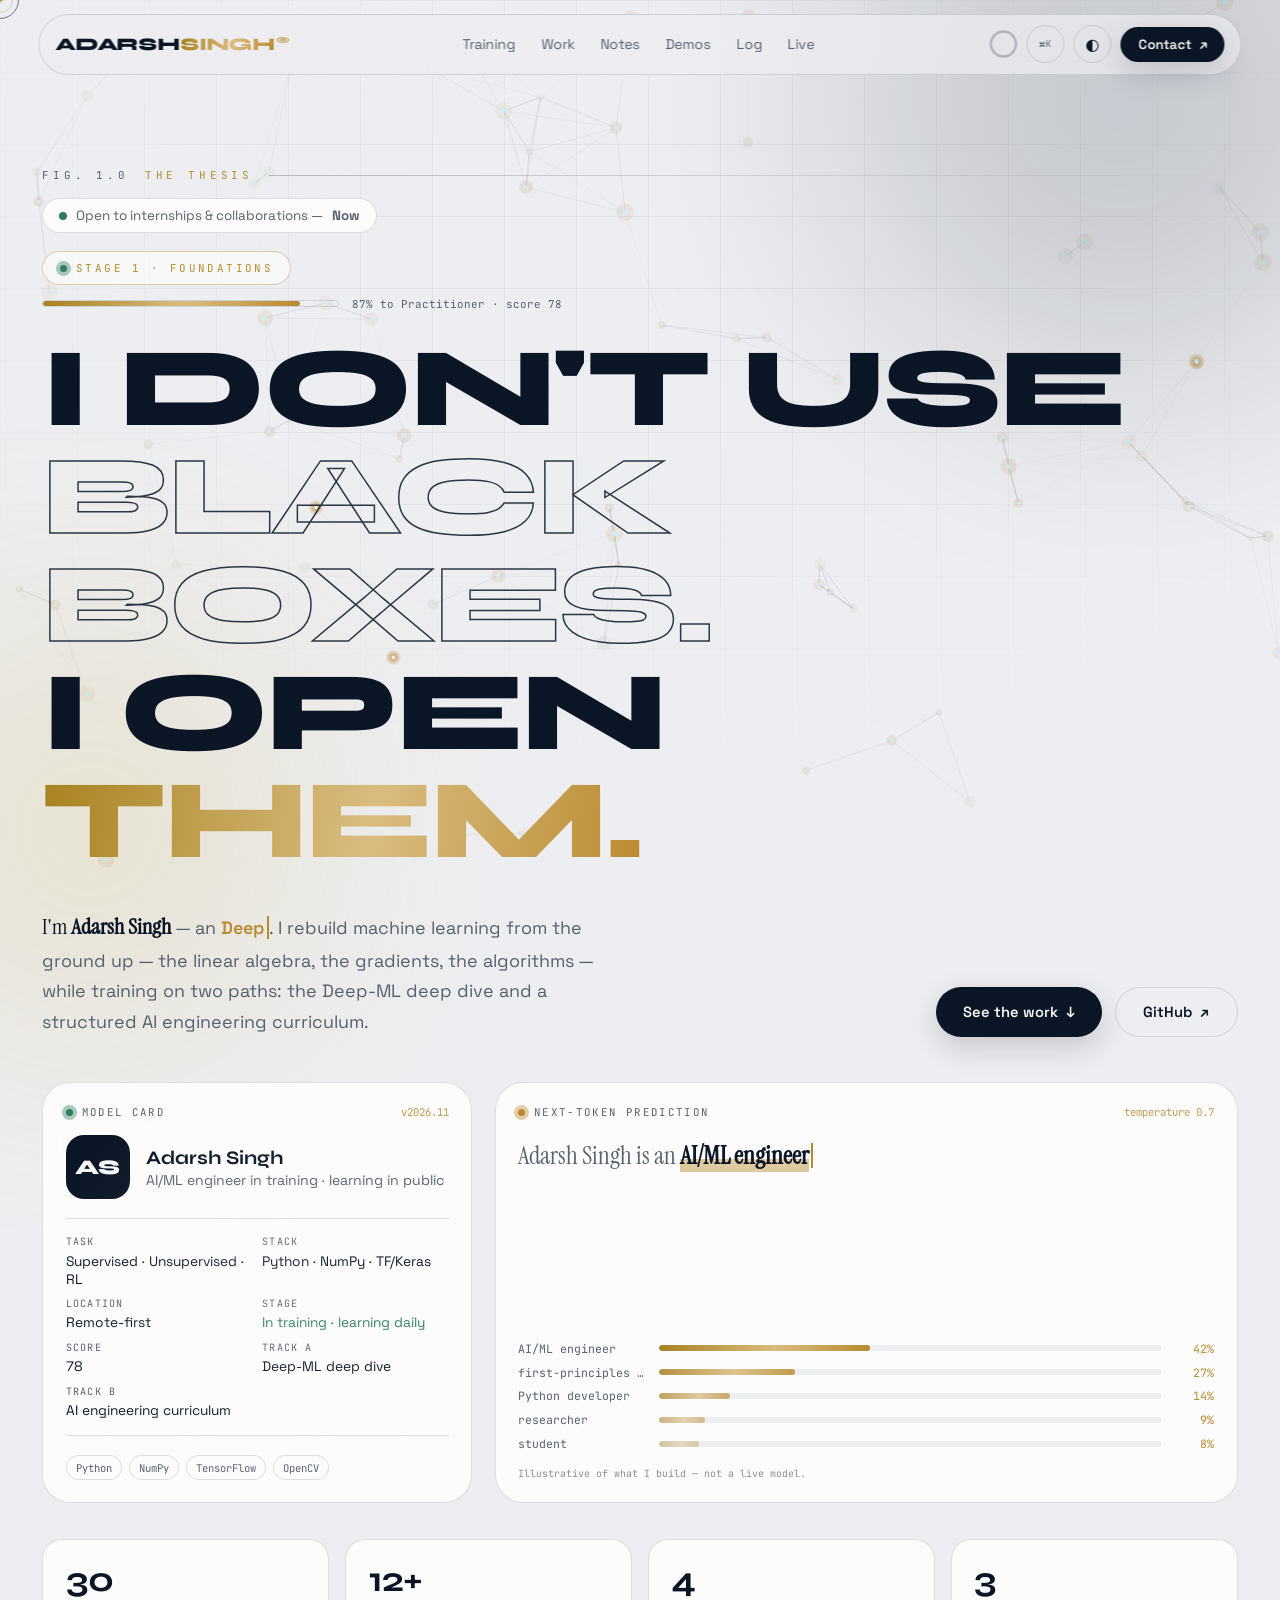
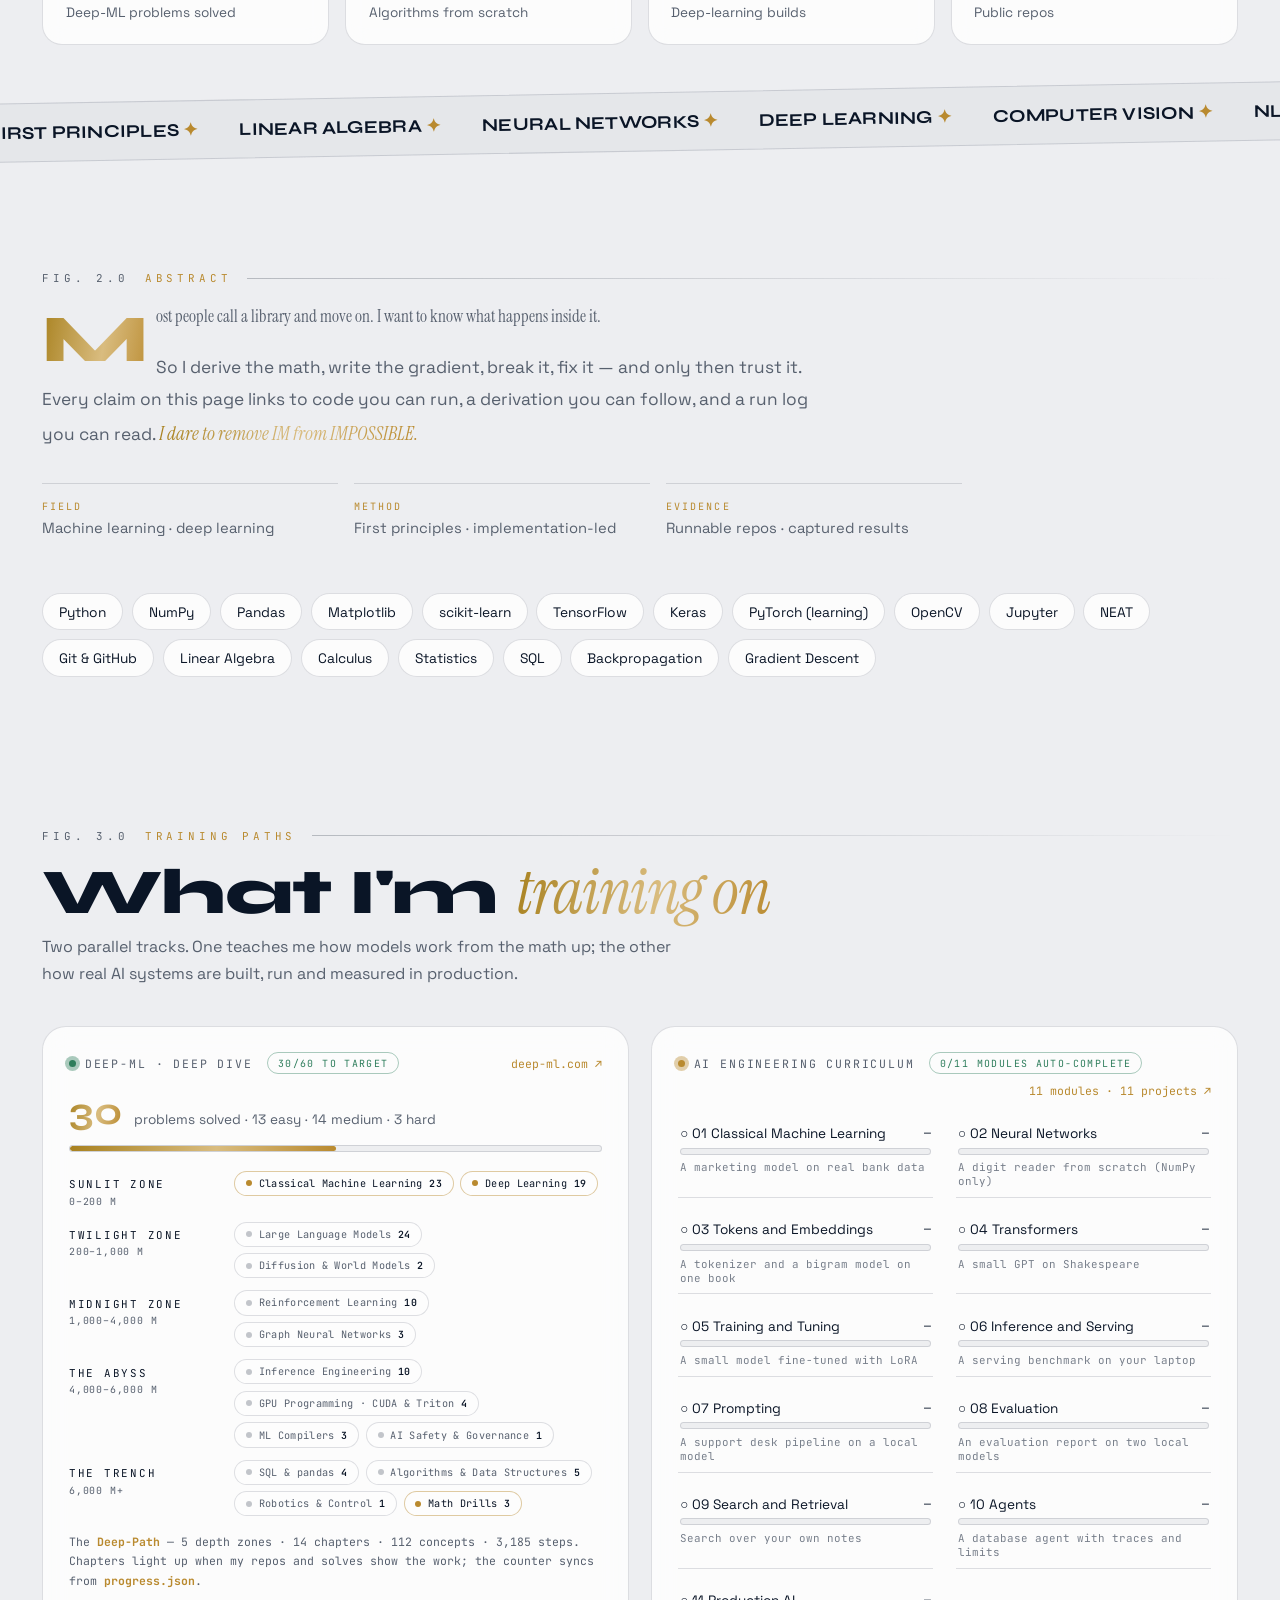
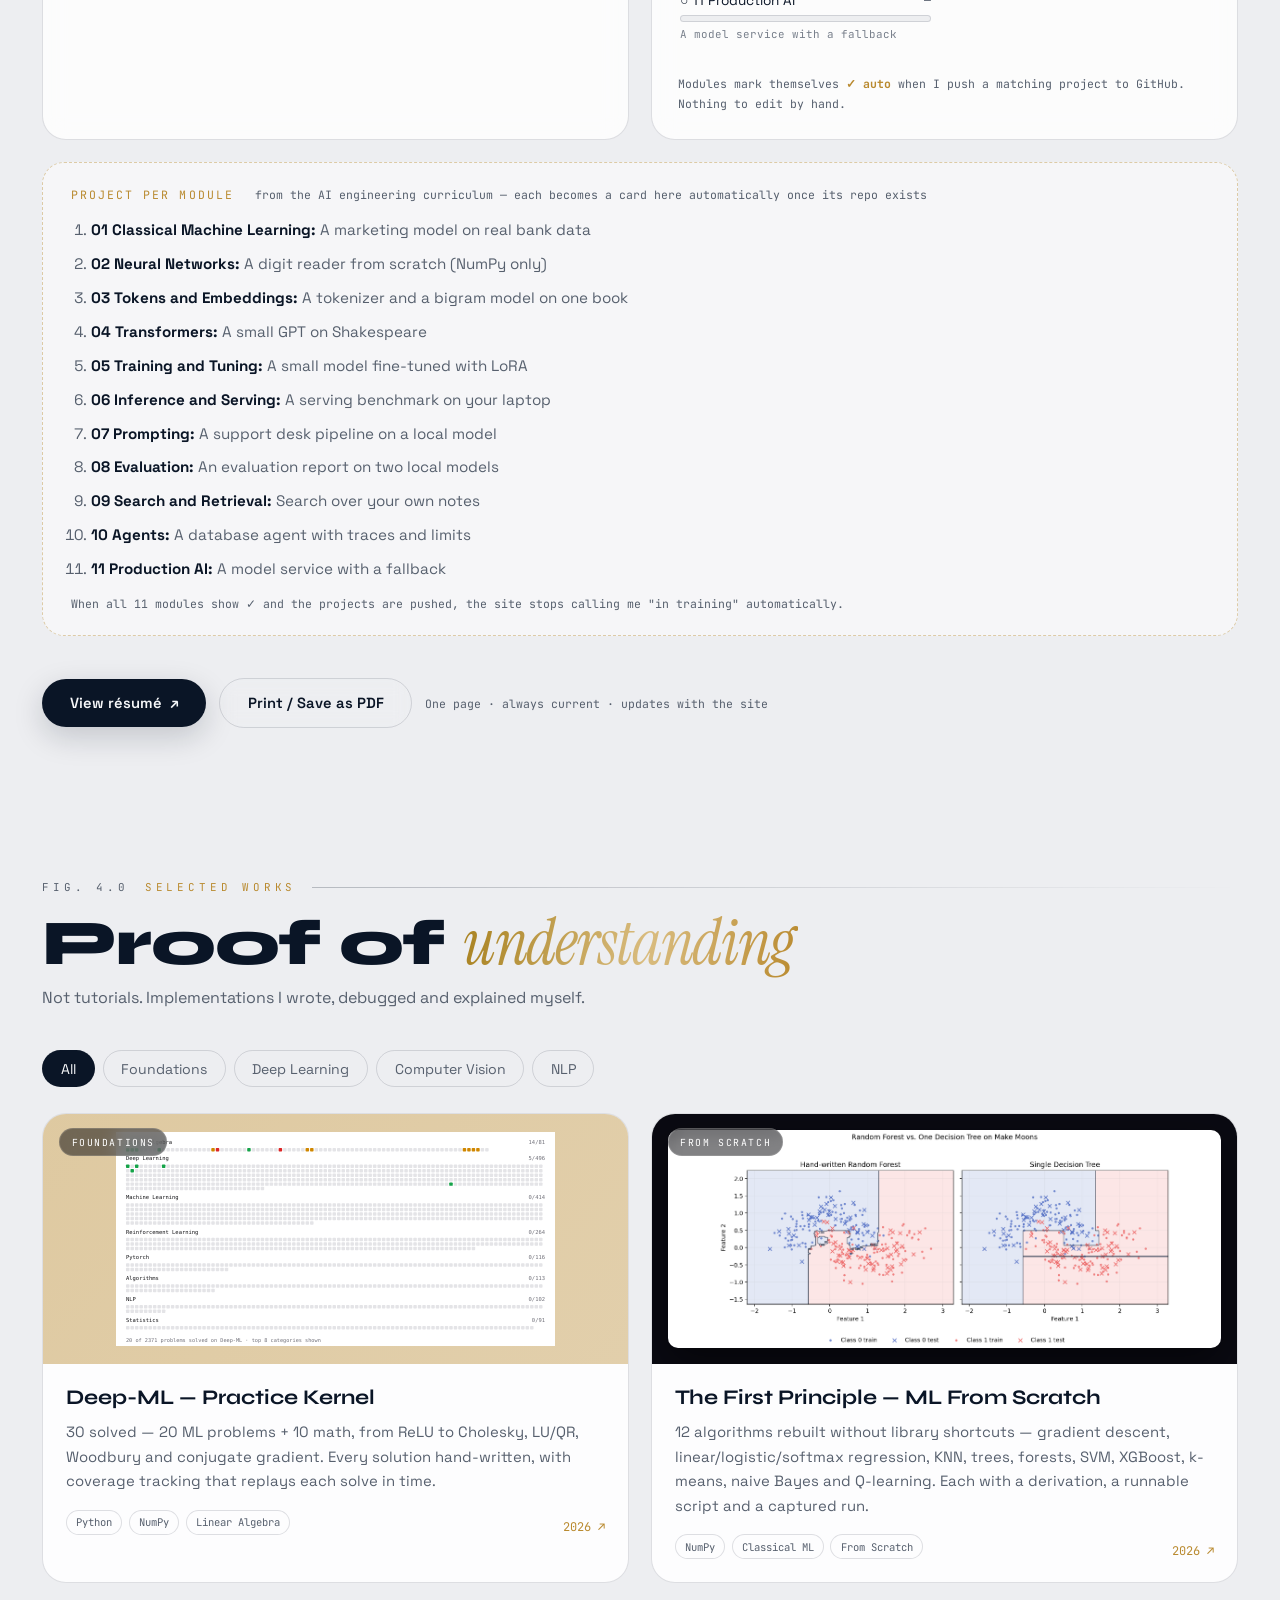
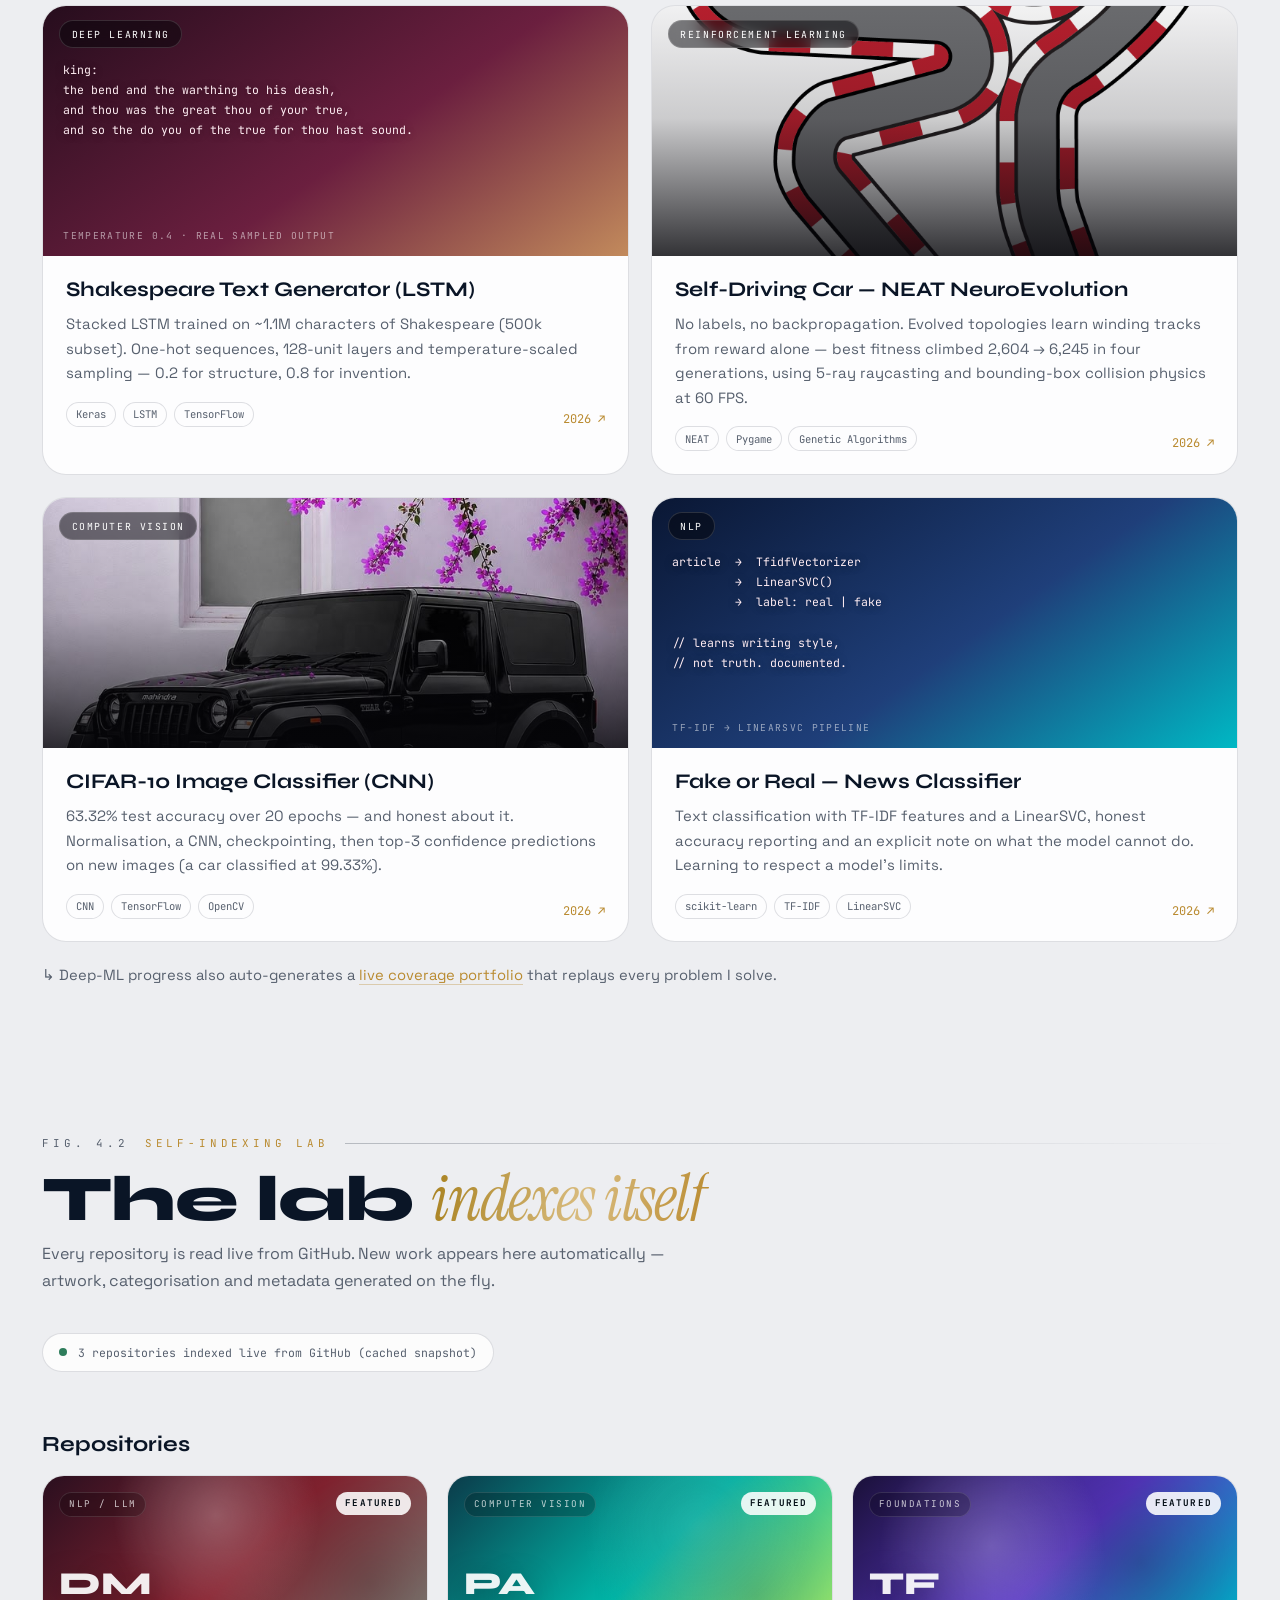
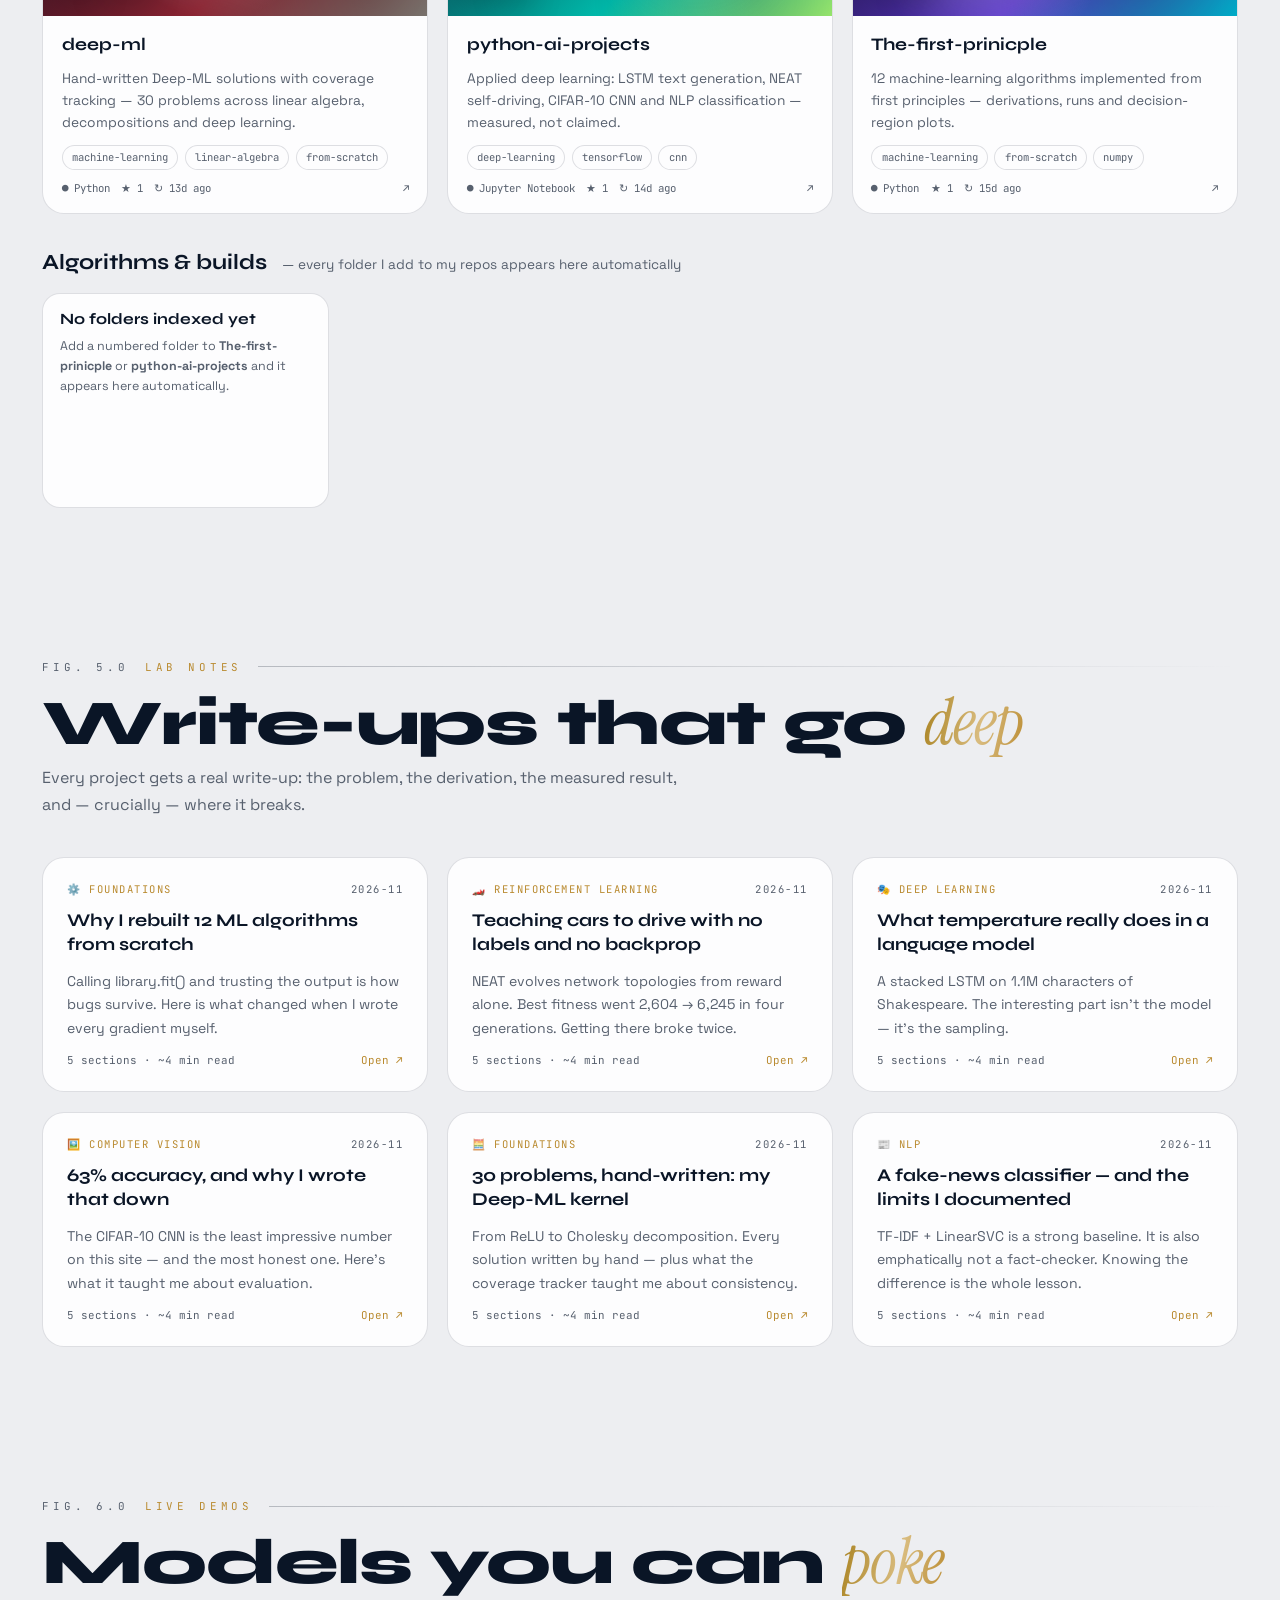
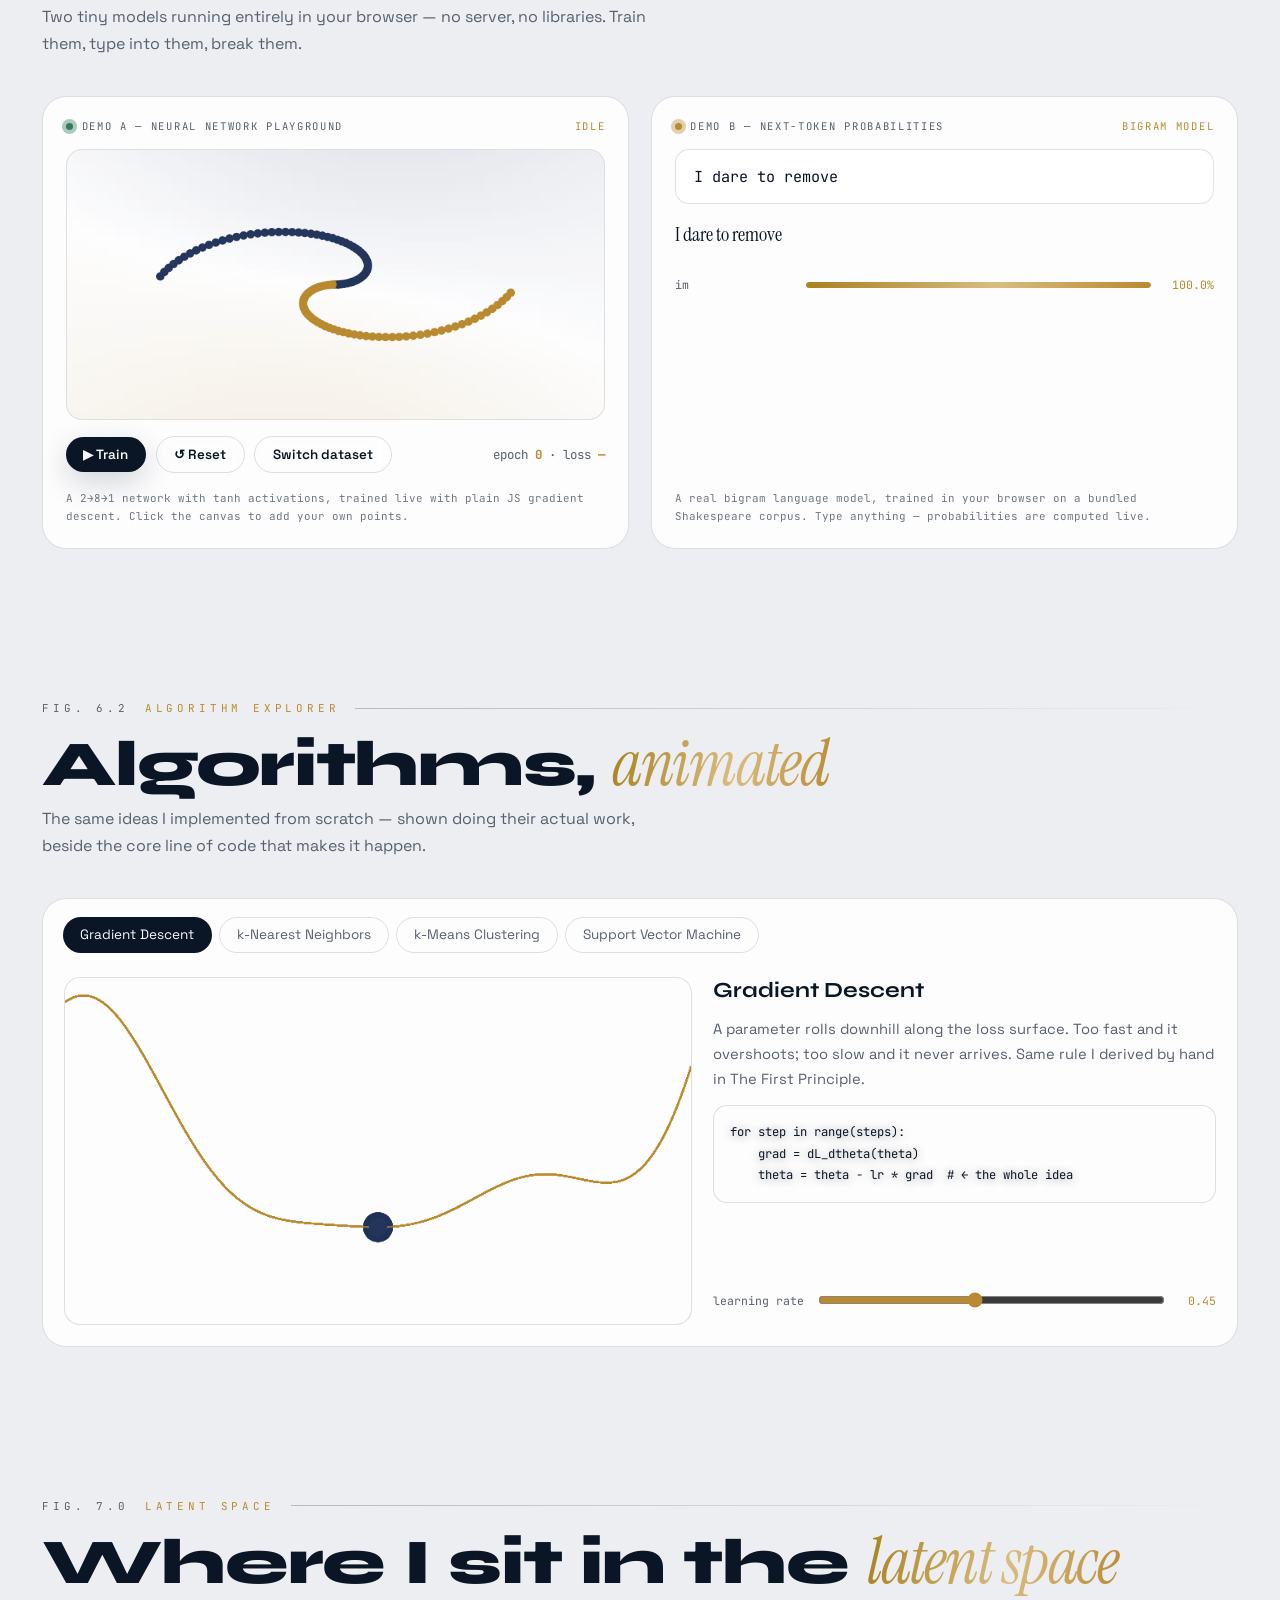
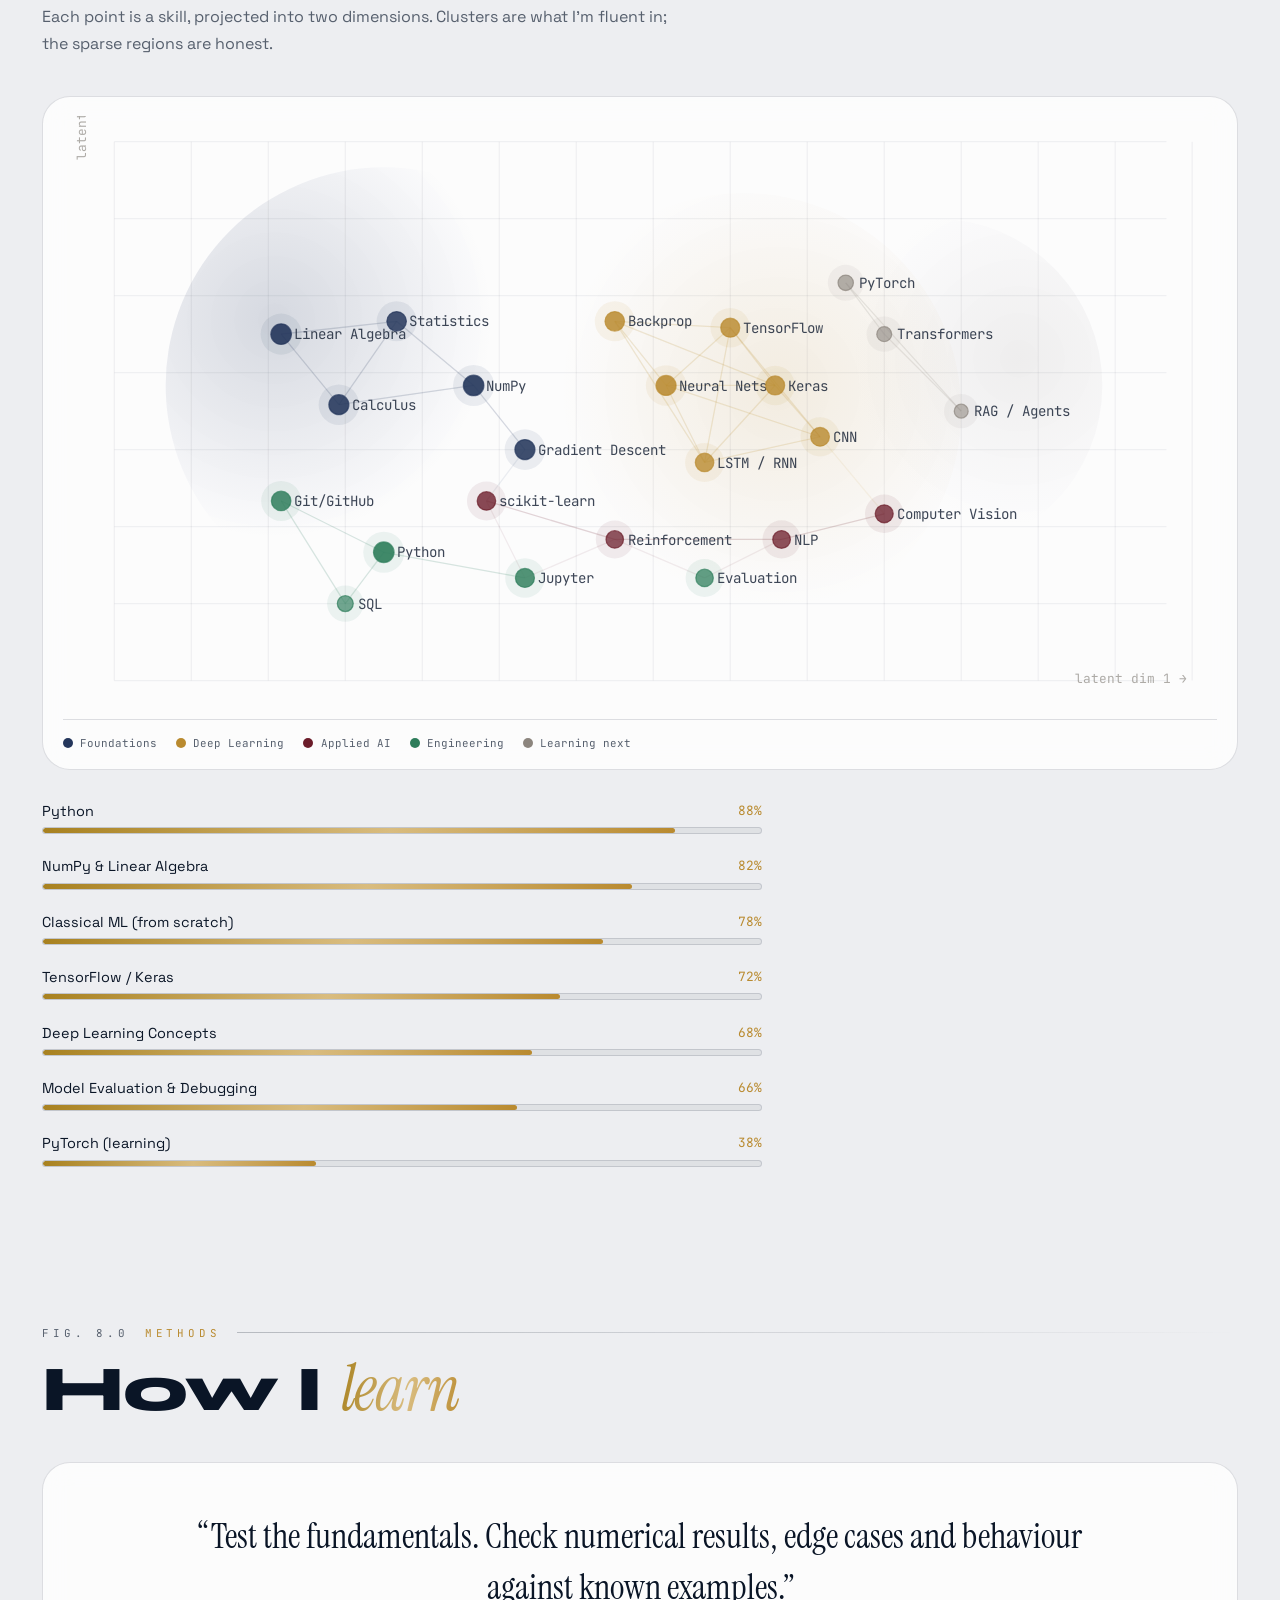
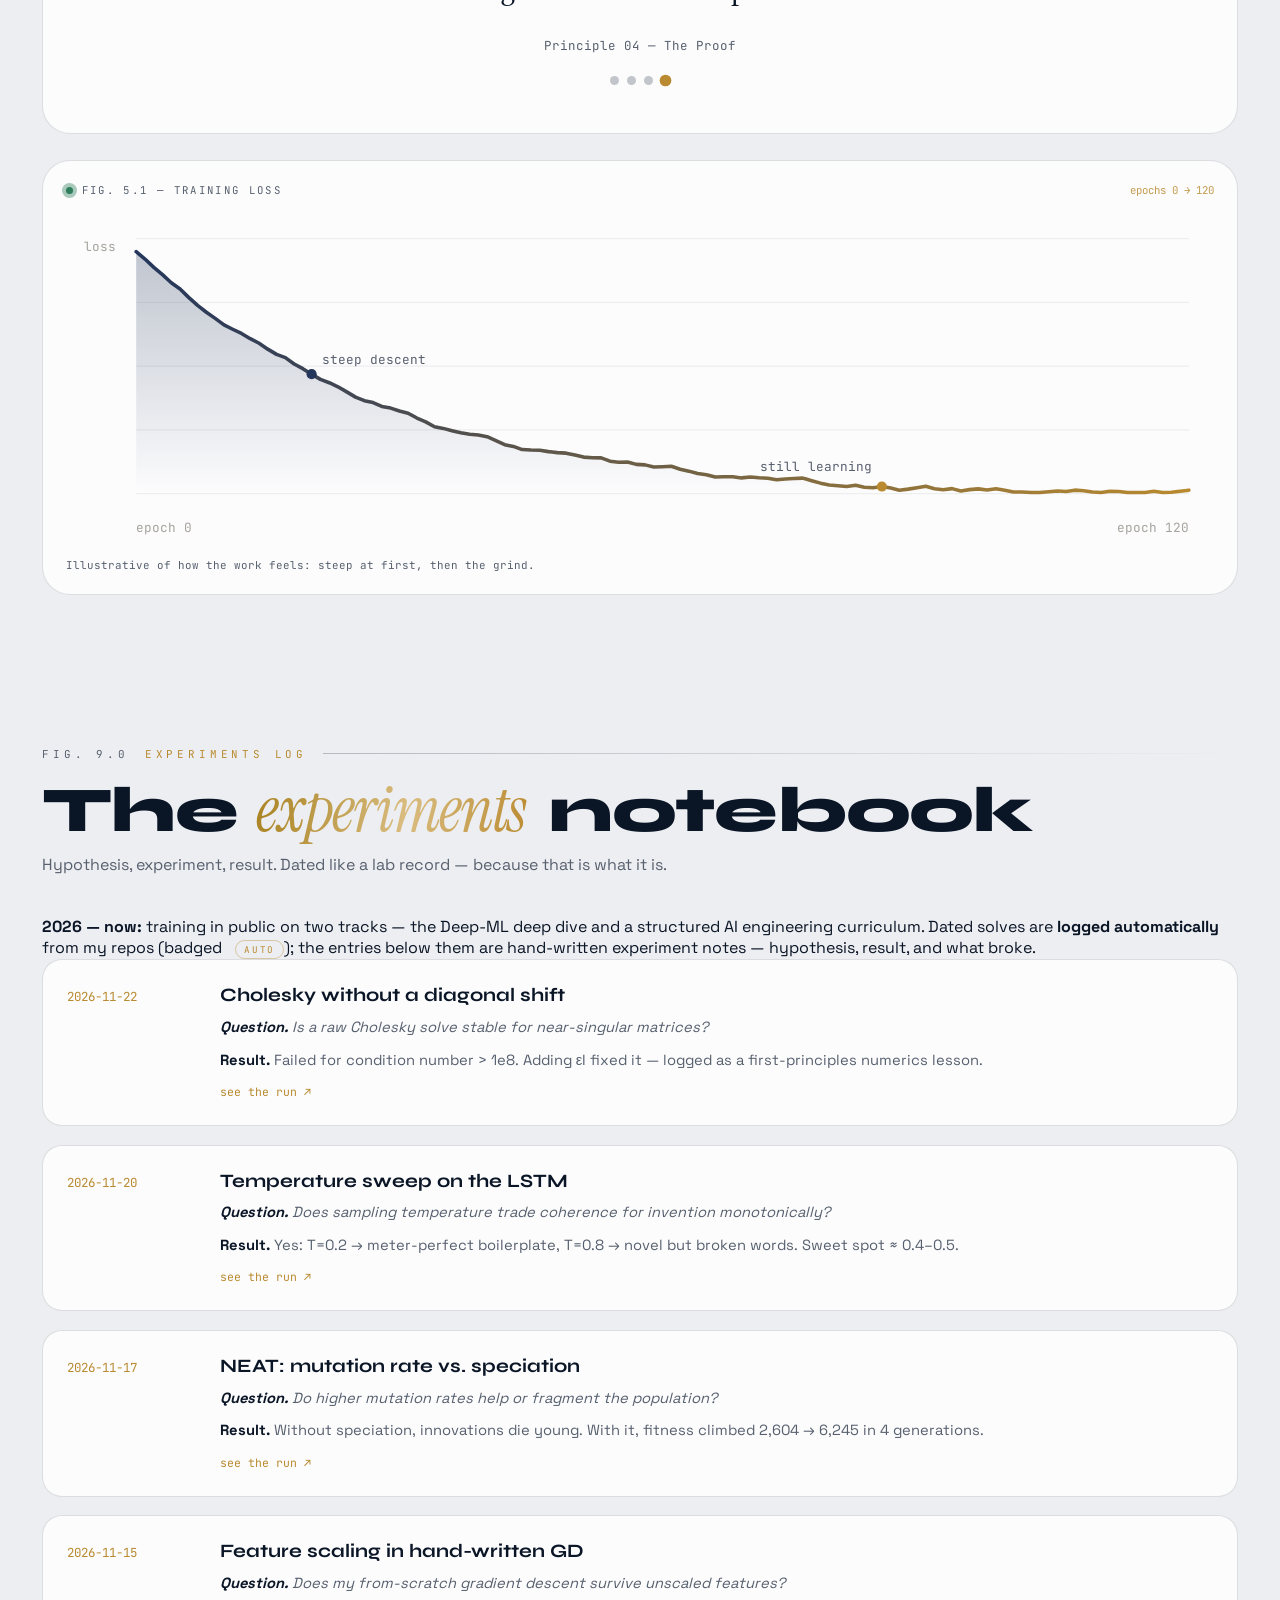
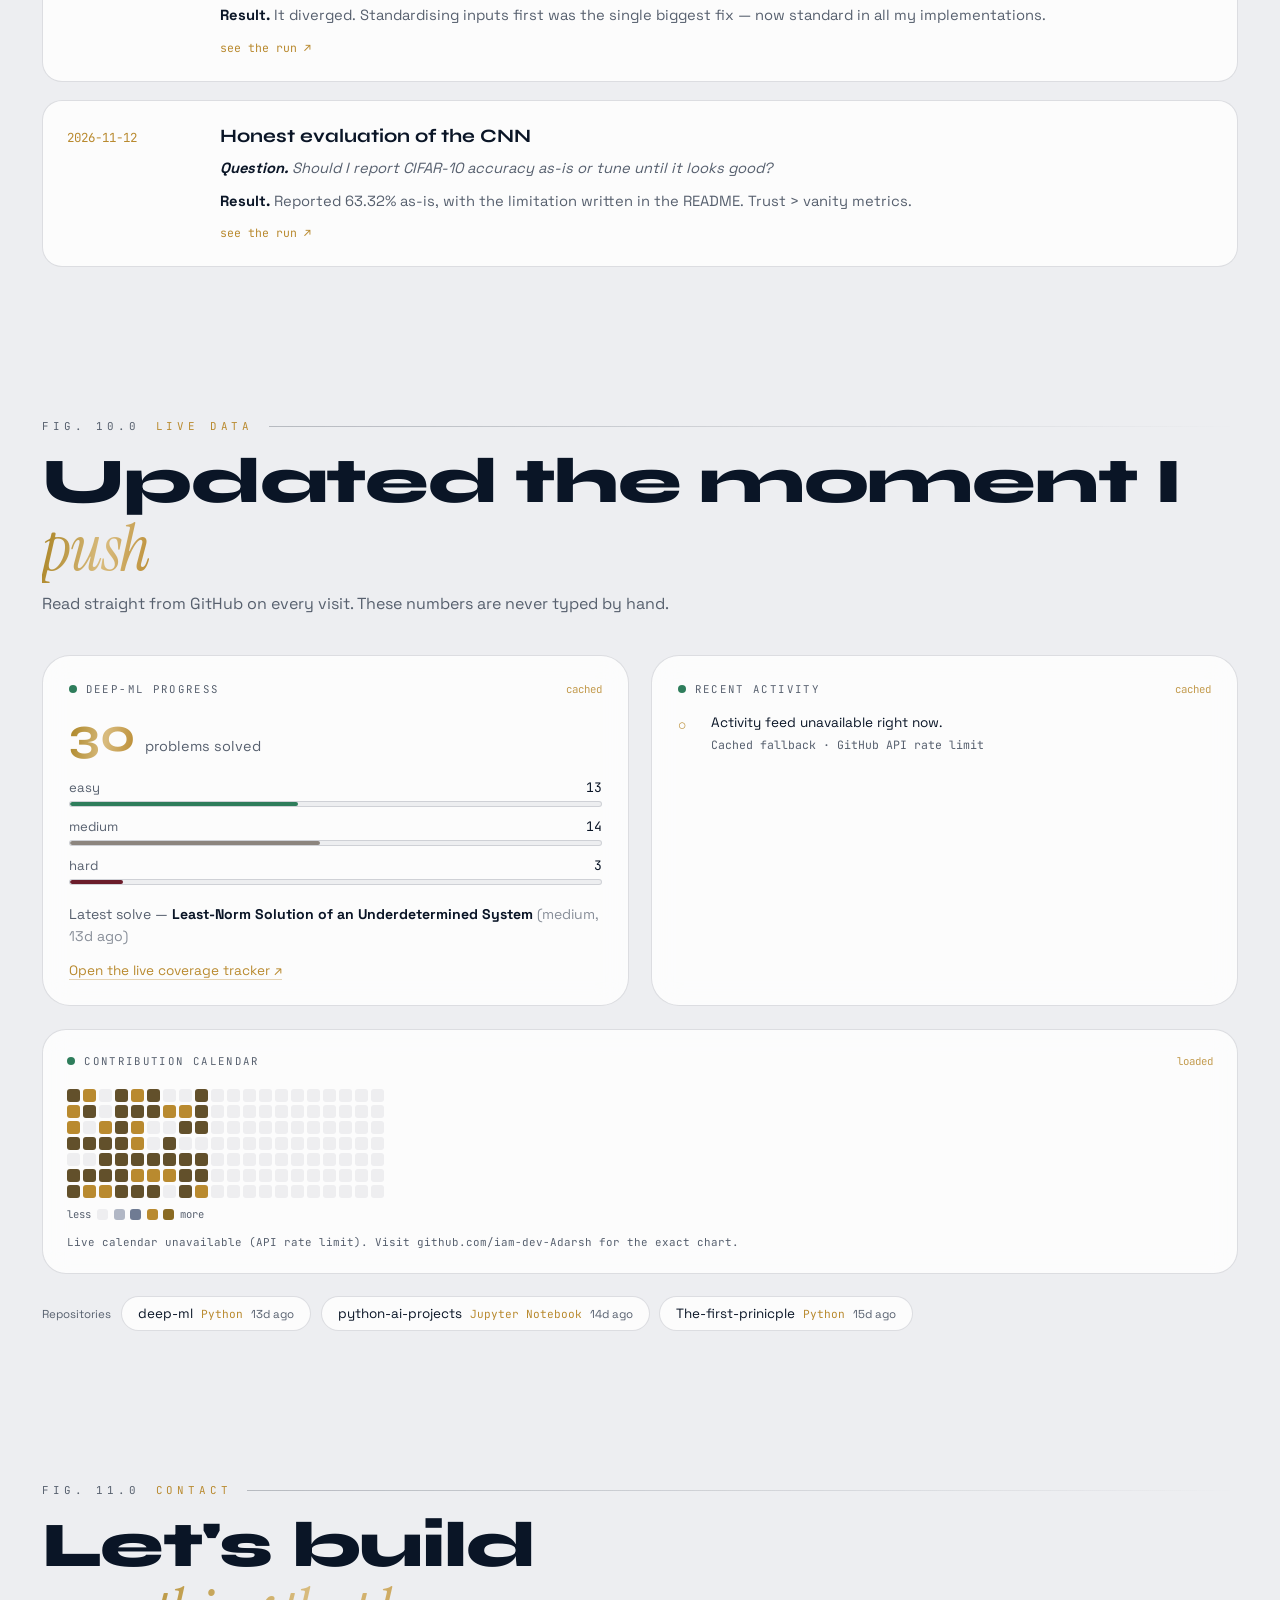
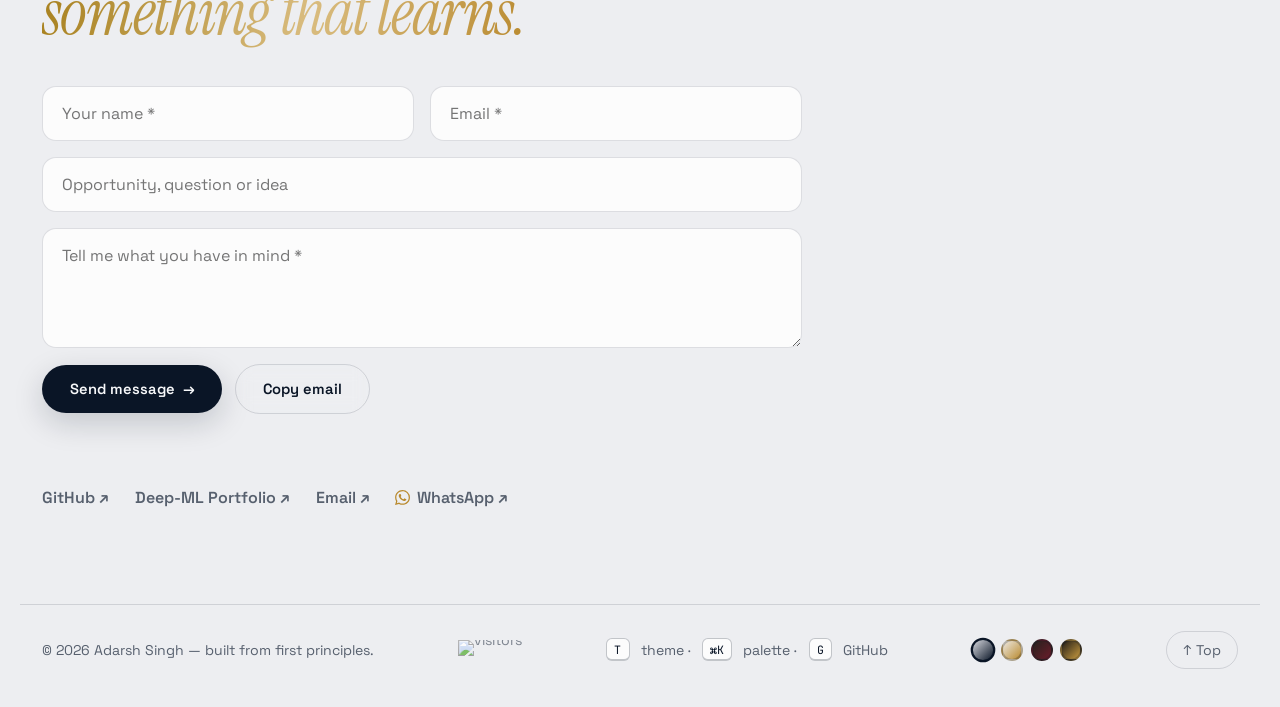
==== commit 836aaeed: "Add Espresso Stone dark theme (colors only)" ====
--- a/index.html
+++ b/index.html
@@ -313,7 +313,7 @@
   <span>© 2026 <i id="cfg-name3">Adarsh Singh</i> — built from first principles.</span>
   <a class="foot-hits" href="https://iam-dev-Adarsh.github.io/portfolio" title="Visitor count — privacy-friendly, no cookies"><img src="https://visitor-badge.laobi.icu/badge?page_id=iam-dev-Adarsh.portfolio&amp;left_text=visitors&amp;left_color=0A1526&amp;right_color=B98A2F&amp;right_text_color=FAF8F5" alt="visitors" height="20"></a>
   <span class="foot-keys"><kbd>T</kbd> theme · <kbd>⌘K</kbd> palette · <kbd>G</kbd> GitHub</span>
-  <div class="swatches" role="group" aria-label="Colour theme"><button class="sw" data-preset="precision" title="Precision Grey — default"></button><button class="sw" data-preset="stone" title="Warm Stone"></button><button class="sw" data-preset="parchment" title="Ink &amp; Parchment"></button></div>
+  <div class="swatches" role="group" aria-label="Colour theme"><button class="sw" data-preset="precision" title="Precision Grey — default"></button><button class="sw" data-preset="stone" title="Warm Stone"></button><button class="sw" data-preset="parchment" title="Ink &amp; Parchment"></button><button class="sw" data-preset="espresso" title="Espresso Stone — dark"></button></div>
   <button id="to-top" class="magnetic">↑ Top</button>
 </footer>
 
--- a/style.css
+++ b/style.css
@@ -1,4 +1,4 @@
-/* ══ THEMES — Precision Grey (default) · Warm Stone · Ink & Parchment (cycle: T) ══ */
+/* ══ THEMES — Precision Grey (default) · Warm Stone · Ink & Parchment · Espresso Stone (dark) (cycle: T) ══ */
 :root, [data-theme=precision]{
   --bg:#EDEEF1; --bg2:#E3E5E9; --card:rgba(255,255,255,.8); --card-solid:#FDFDFE;
   --text:#0A1526; --muted:#57606E; --line:rgba(10,21,38,.13); --line2:rgba(10,21,38,.24);
@@ -24,6 +24,15 @@
   --grad:linear-gradient(100deg,#6B1C2A,#A24857 55%,#6B1C2A);
   --shadow:0 26px 70px rgba(60,45,30,.15);
 }
+[data-theme=espresso]{
+  --bg:#211C17; --bg2:#282219; --card:rgba(240,234,224,.07); --card-solid:#2A241C;
+  --text:#F0EAE0; --muted:#B5A794; --line:rgba(240,234,224,.14); --line2:rgba(240,234,224,.28);
+  --a1:#F0EAE0; --a2:#C99B3F; --a3:#8C857E; --ok:#6FA886; --warn:#C99B3F;
+  --btn-bg:#C99B3F; --btn-fg:#17130D;
+  --grad:linear-gradient(100deg,#B88530,#D9BC7F 55%,#C99B3F);
+  --shadow:0 26px 70px rgba(0,0,0,.35);
+}
+[data-theme=espresso]::selection{background:var(--a2);color:#17130D}
 *,*::before,*::after{box-sizing:border-box;margin:0;padding:0}
 html{scroll-behavior:smooth}
 body{background:var(--bg);color:var(--text);font-family:var(--sans);overflow-x:hidden;cursor:none;transition:background .45s,color .45s}
@@ -418,6 +427,7 @@
 .sw[data-preset=precision]{background:linear-gradient(135deg,#D8DAE0,#0A1526)}
 .sw[data-preset=stone]{background:linear-gradient(135deg,#EDE9E2,#B98A2F)}
 .sw[data-preset=parchment]{background:linear-gradient(135deg,#26221E,#6B1C2A)}
+.sw[data-preset=espresso]{background:linear-gradient(135deg,#211C17,#C99B3F)}
 .sw:hover,.sw.active{border-color:var(--text);transform:scale(1.12)}
 
 /* ── metrics strip ── */
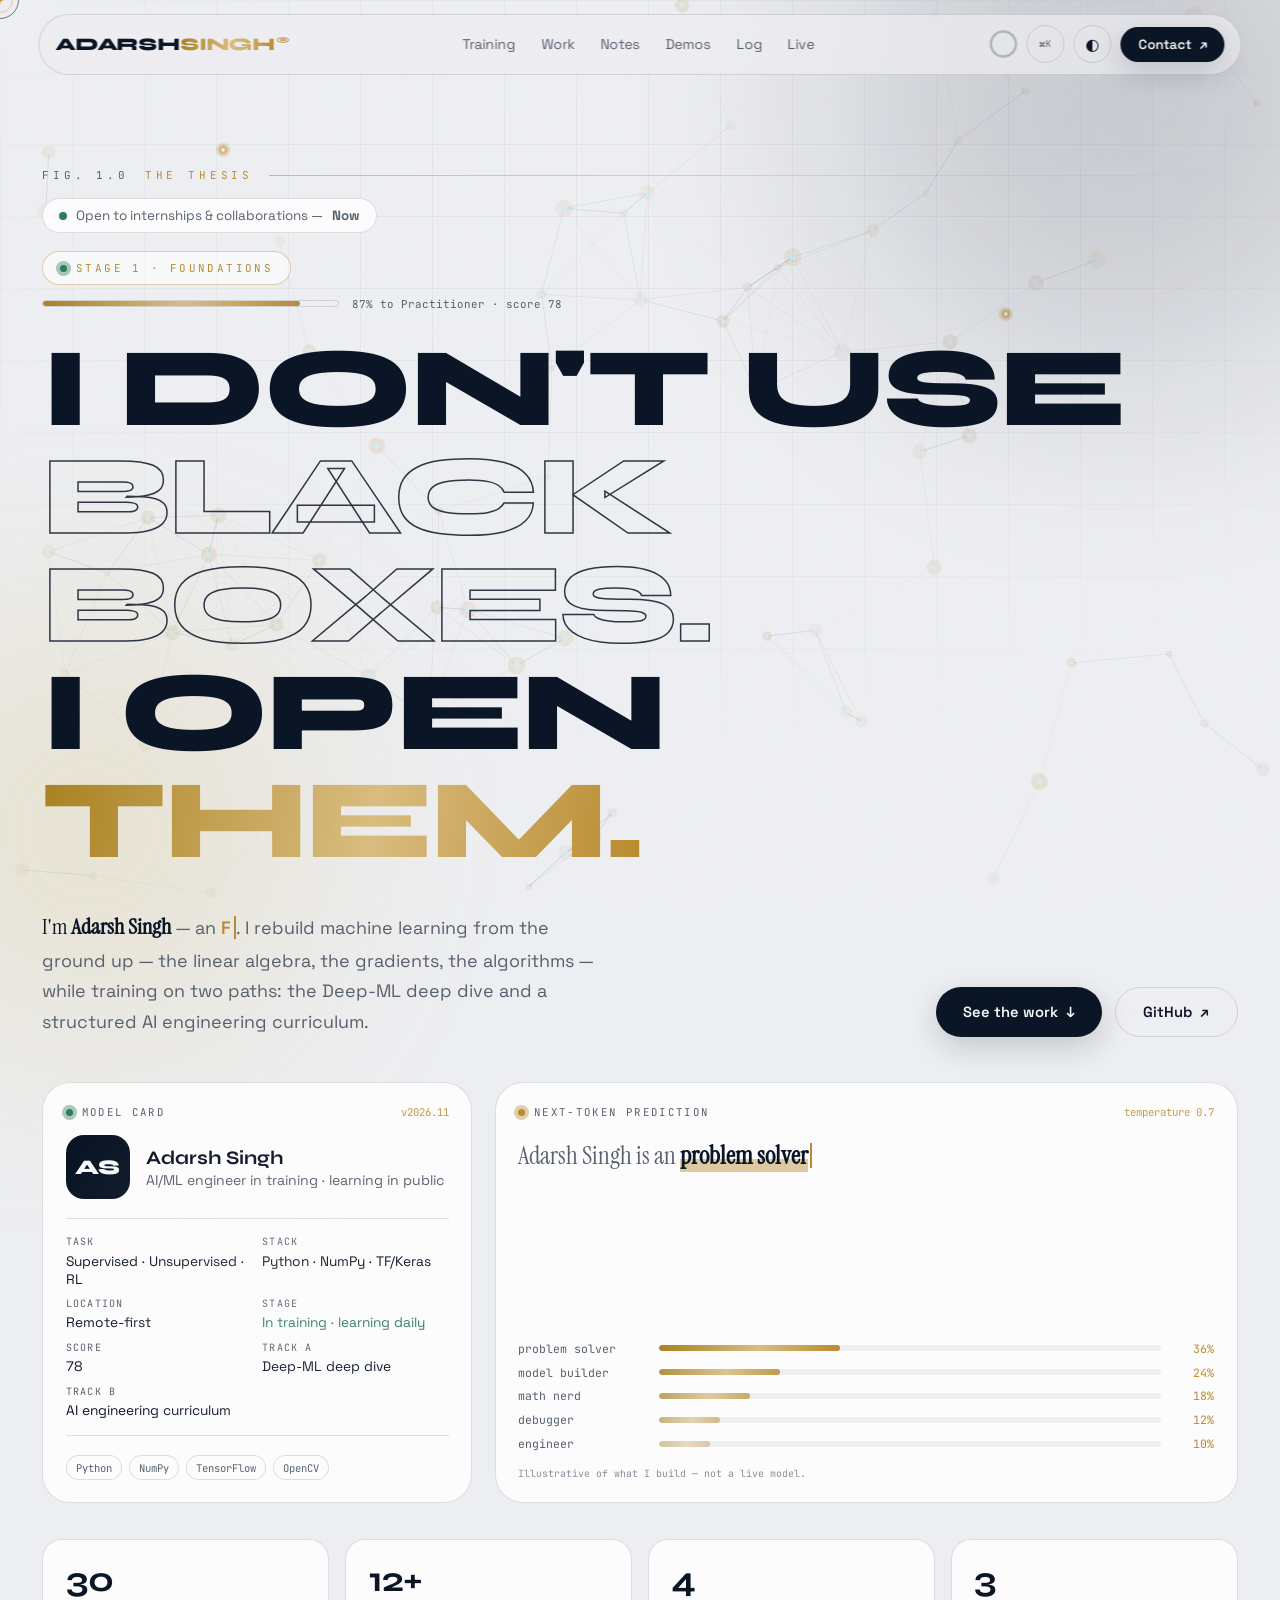
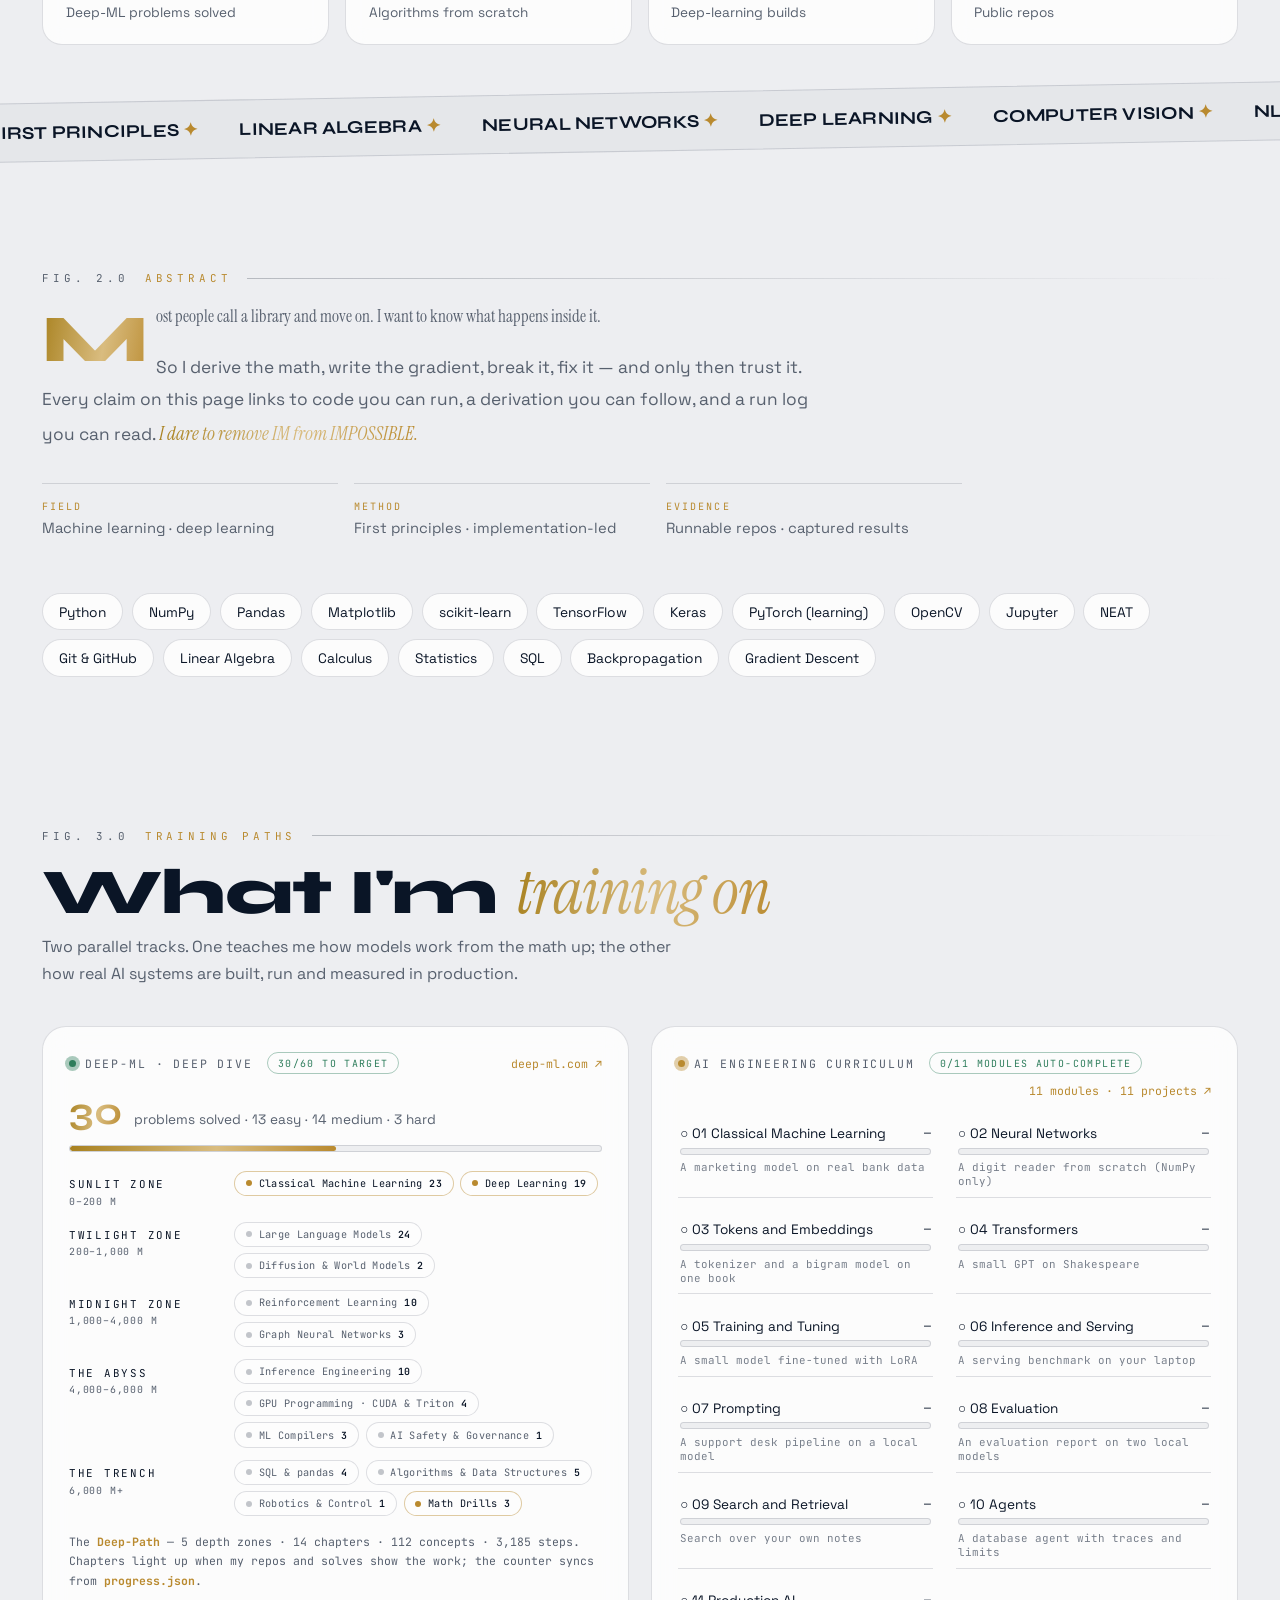
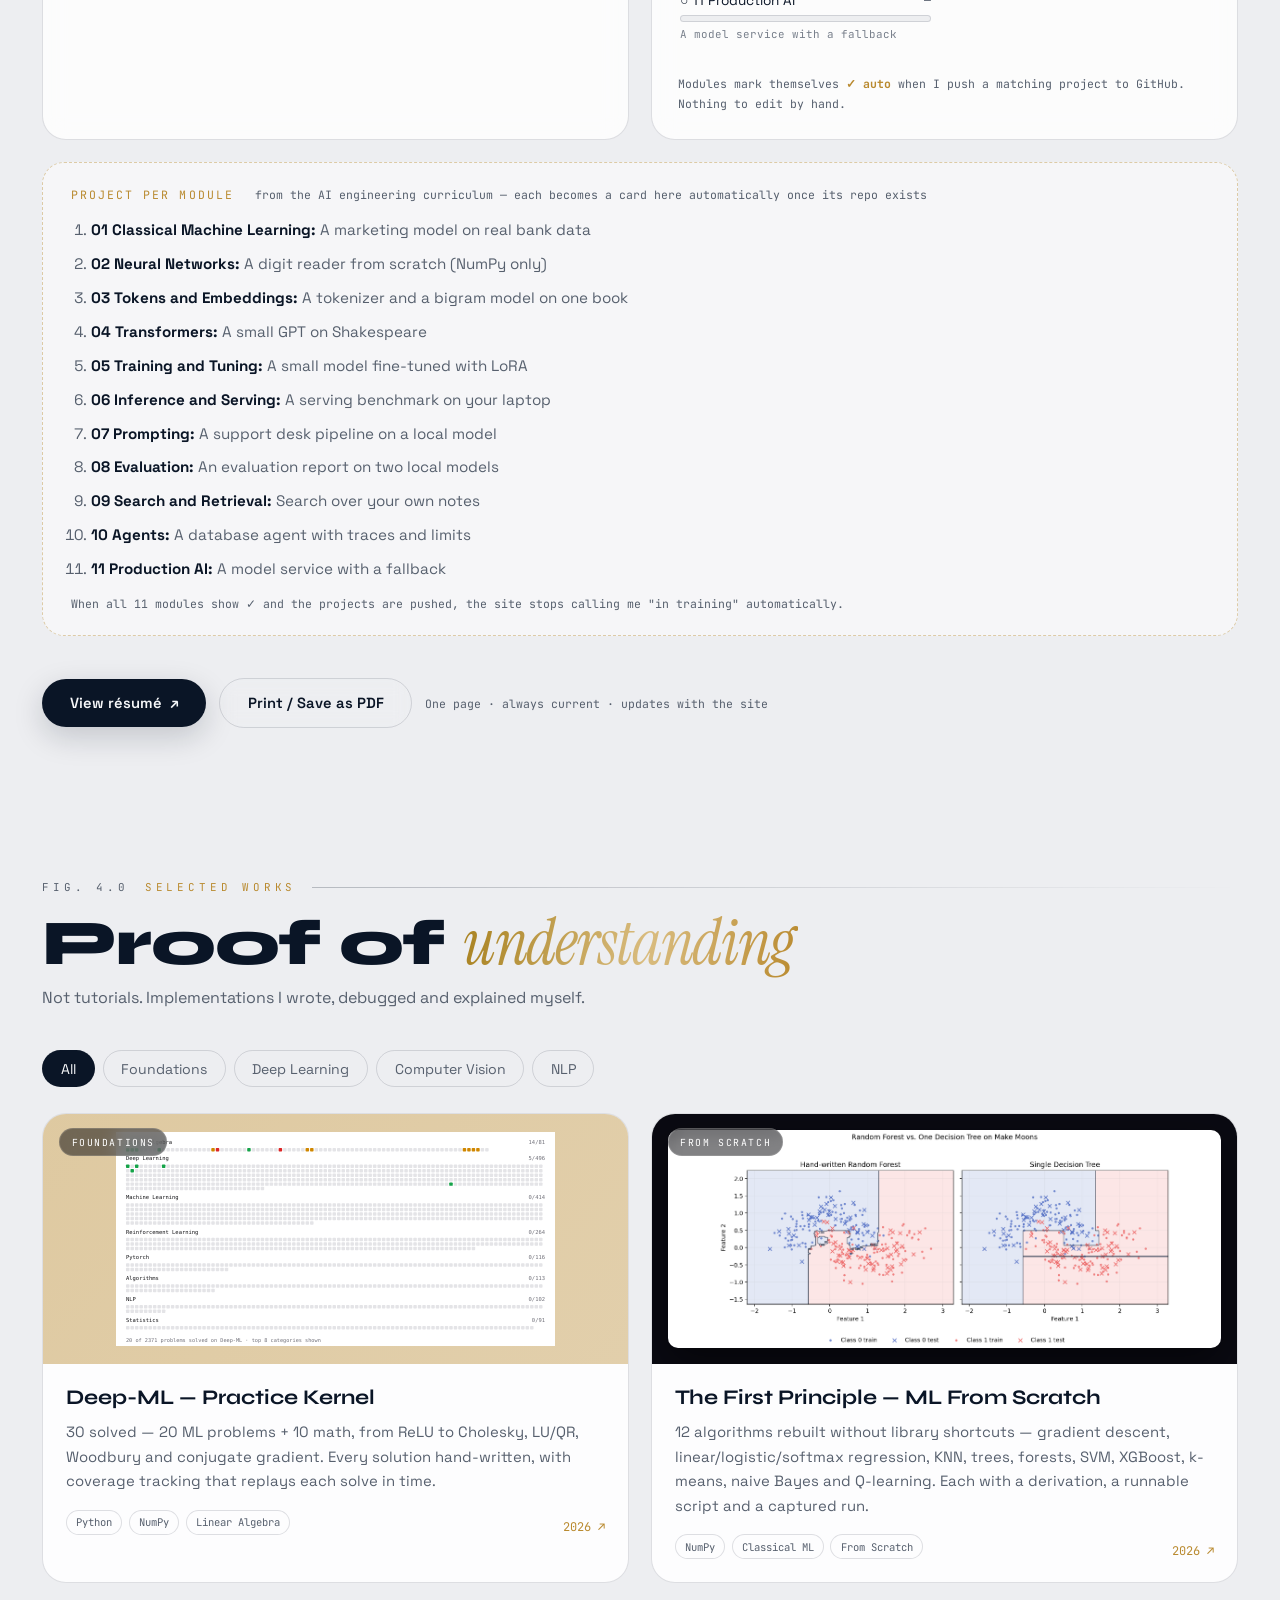
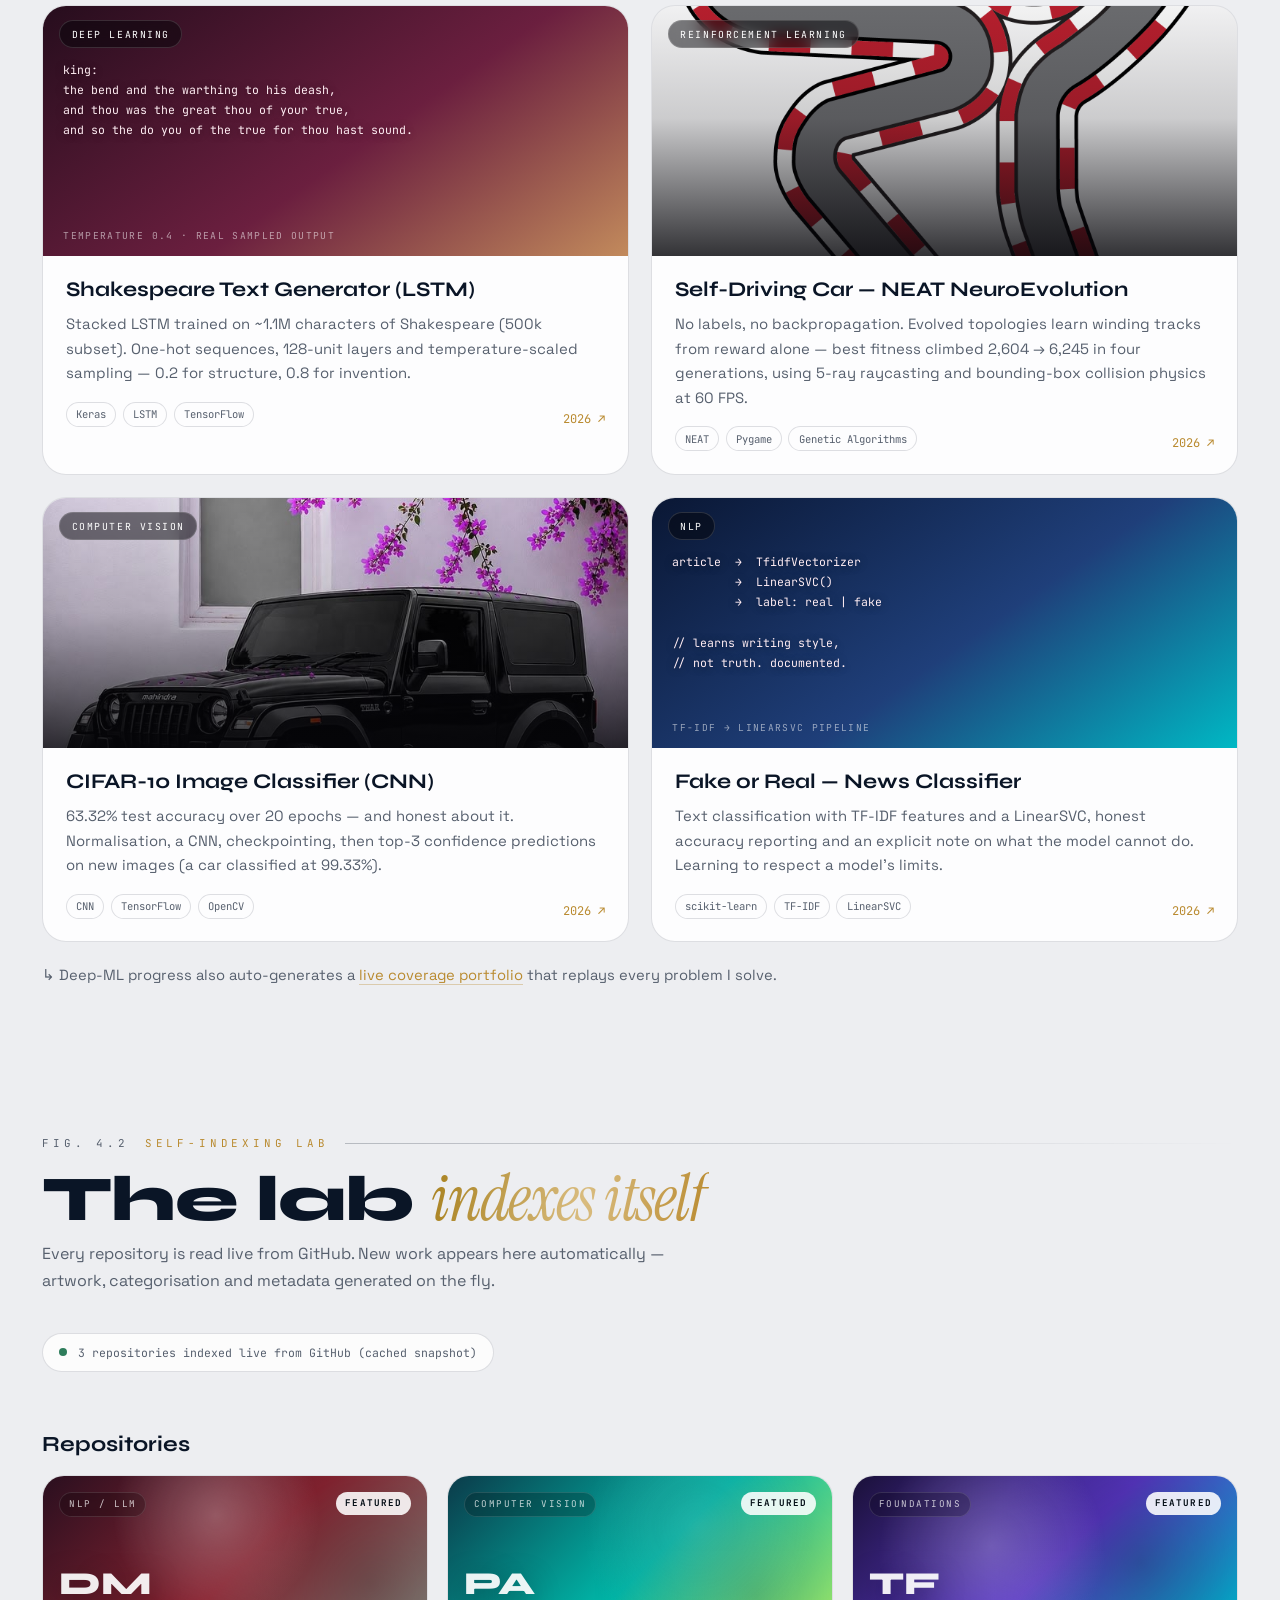
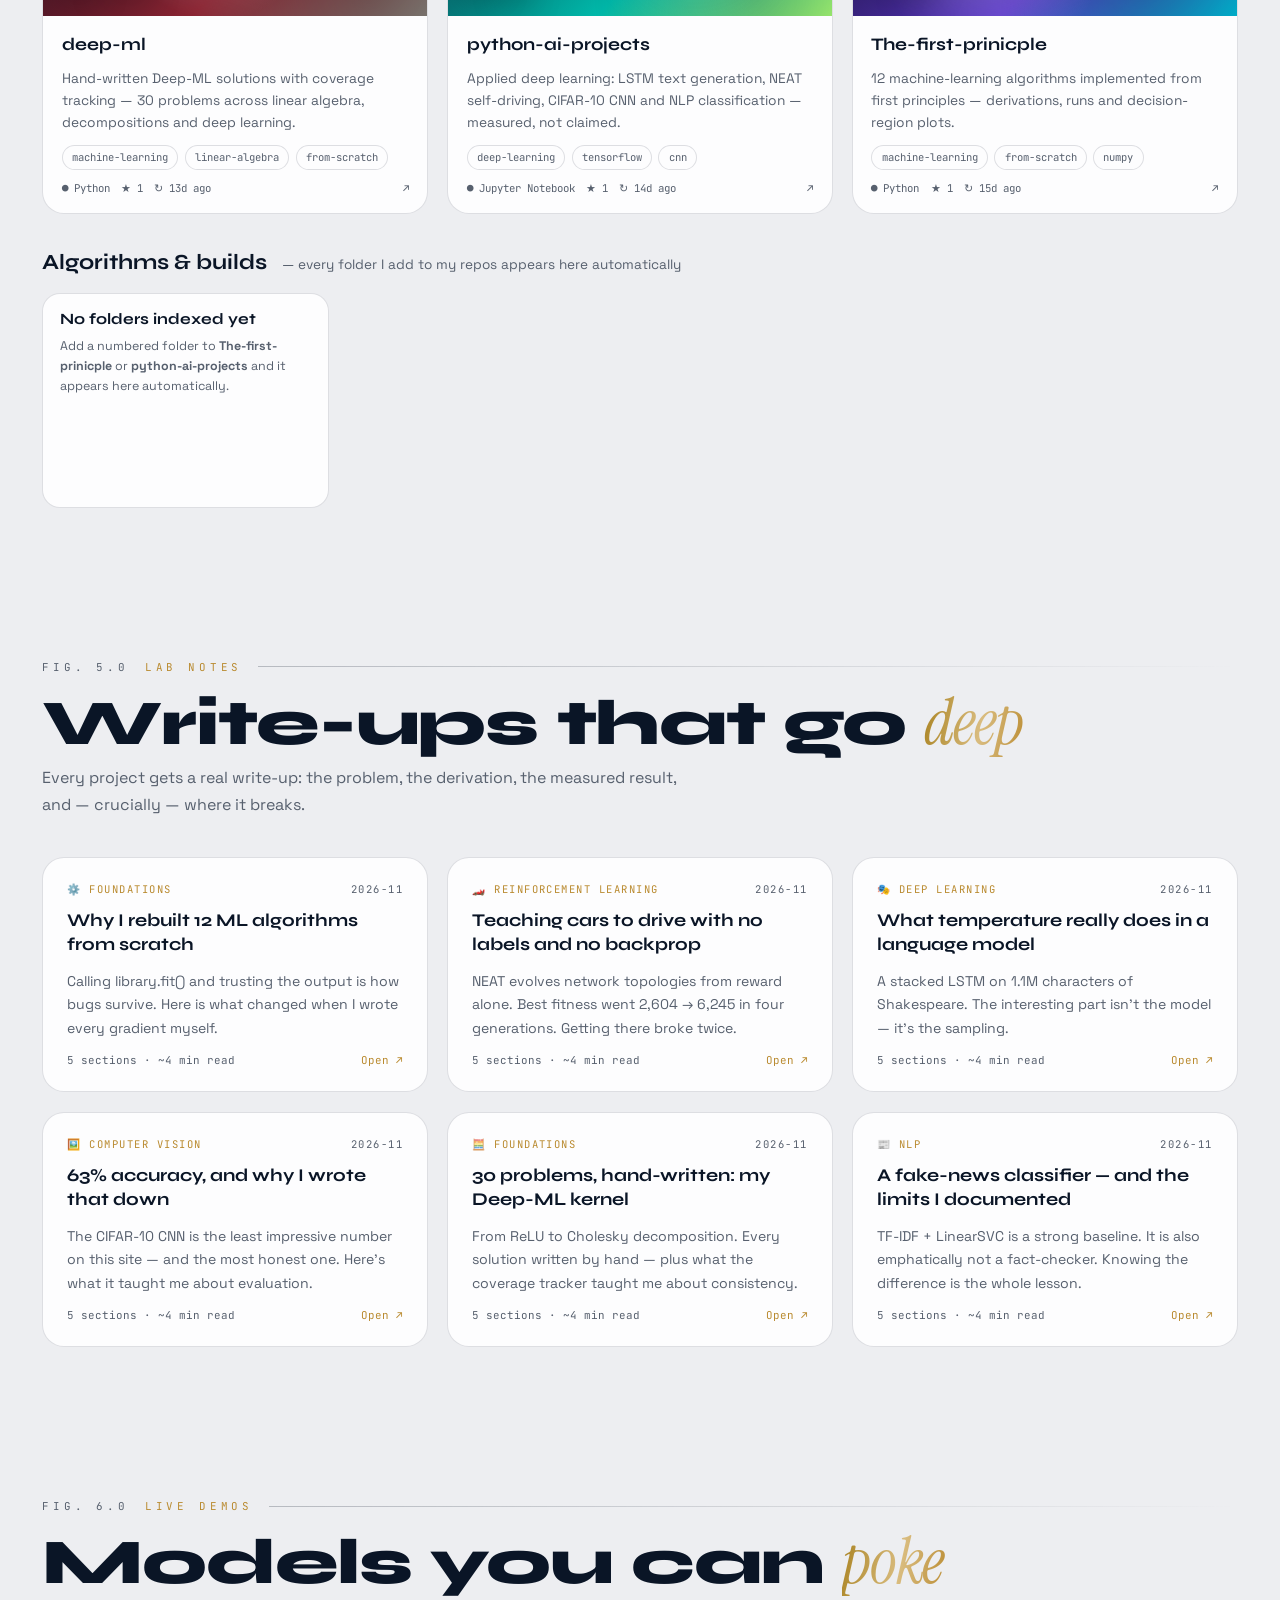
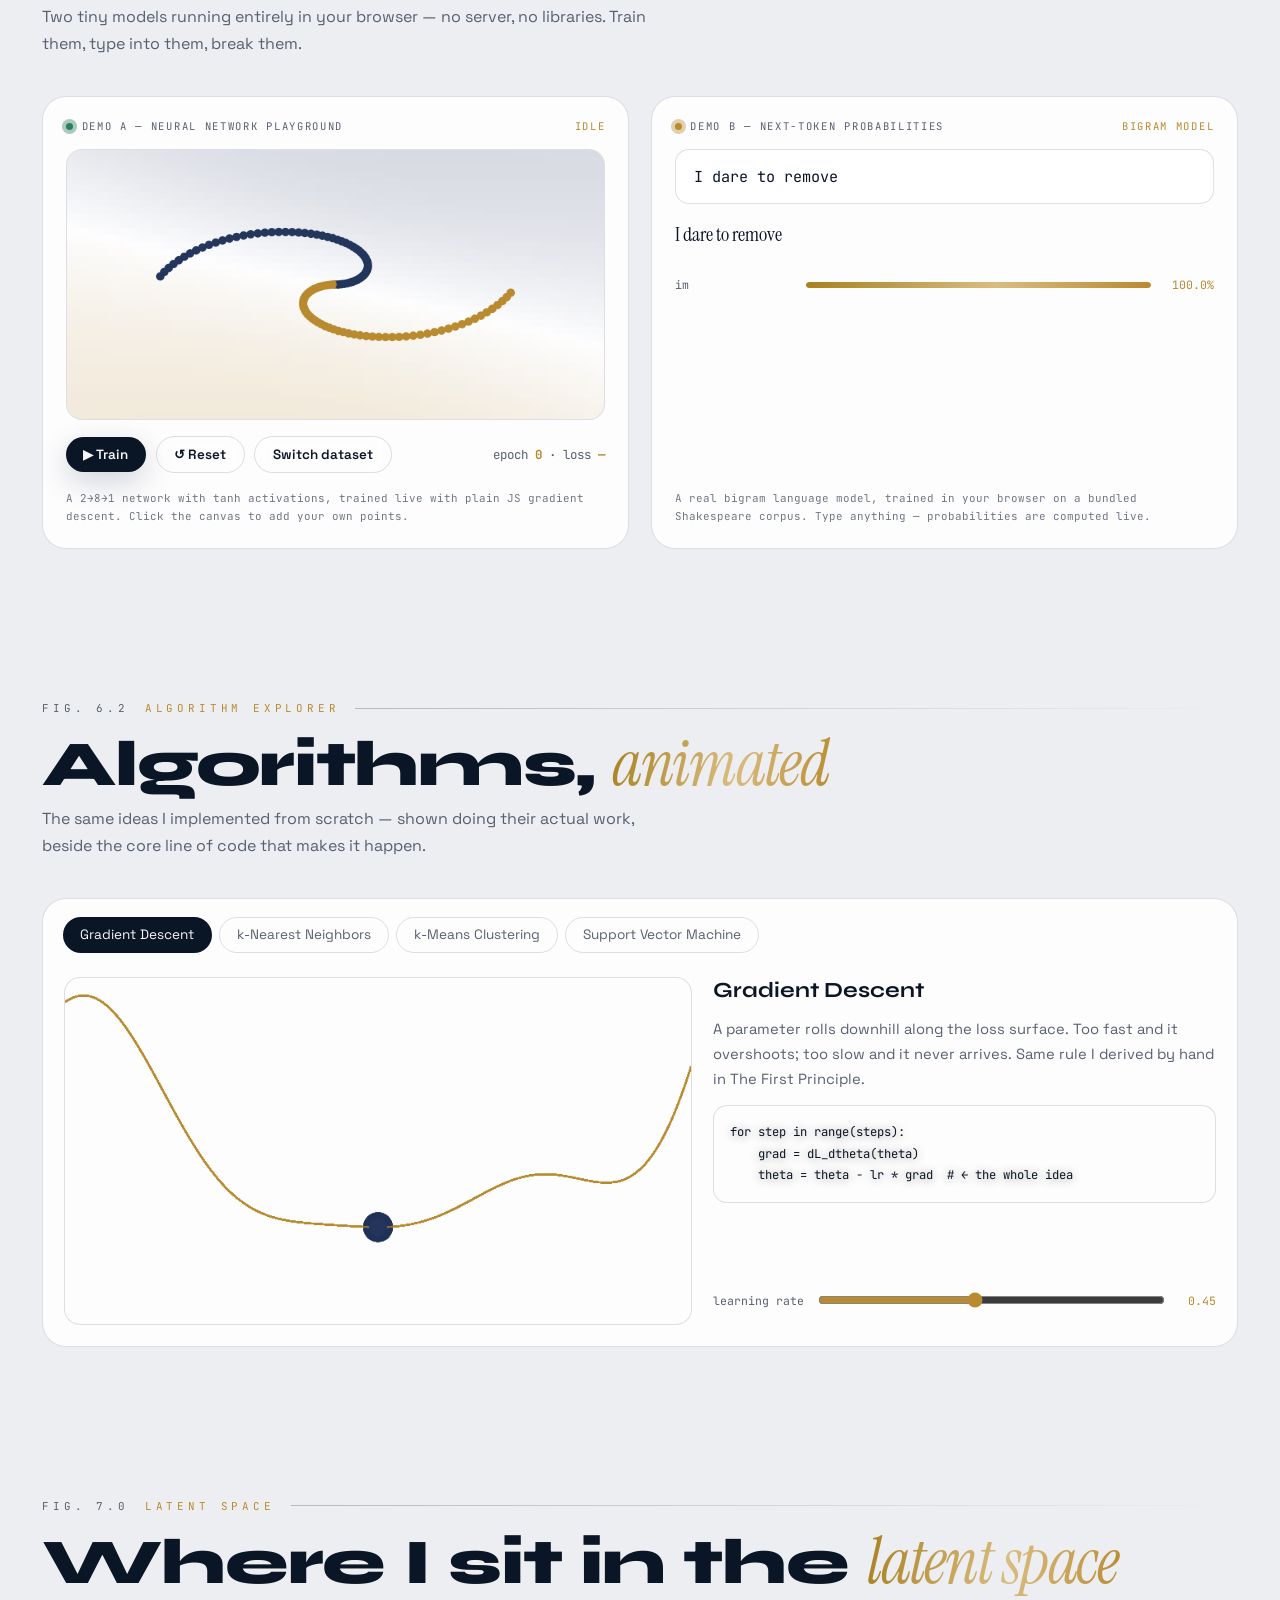
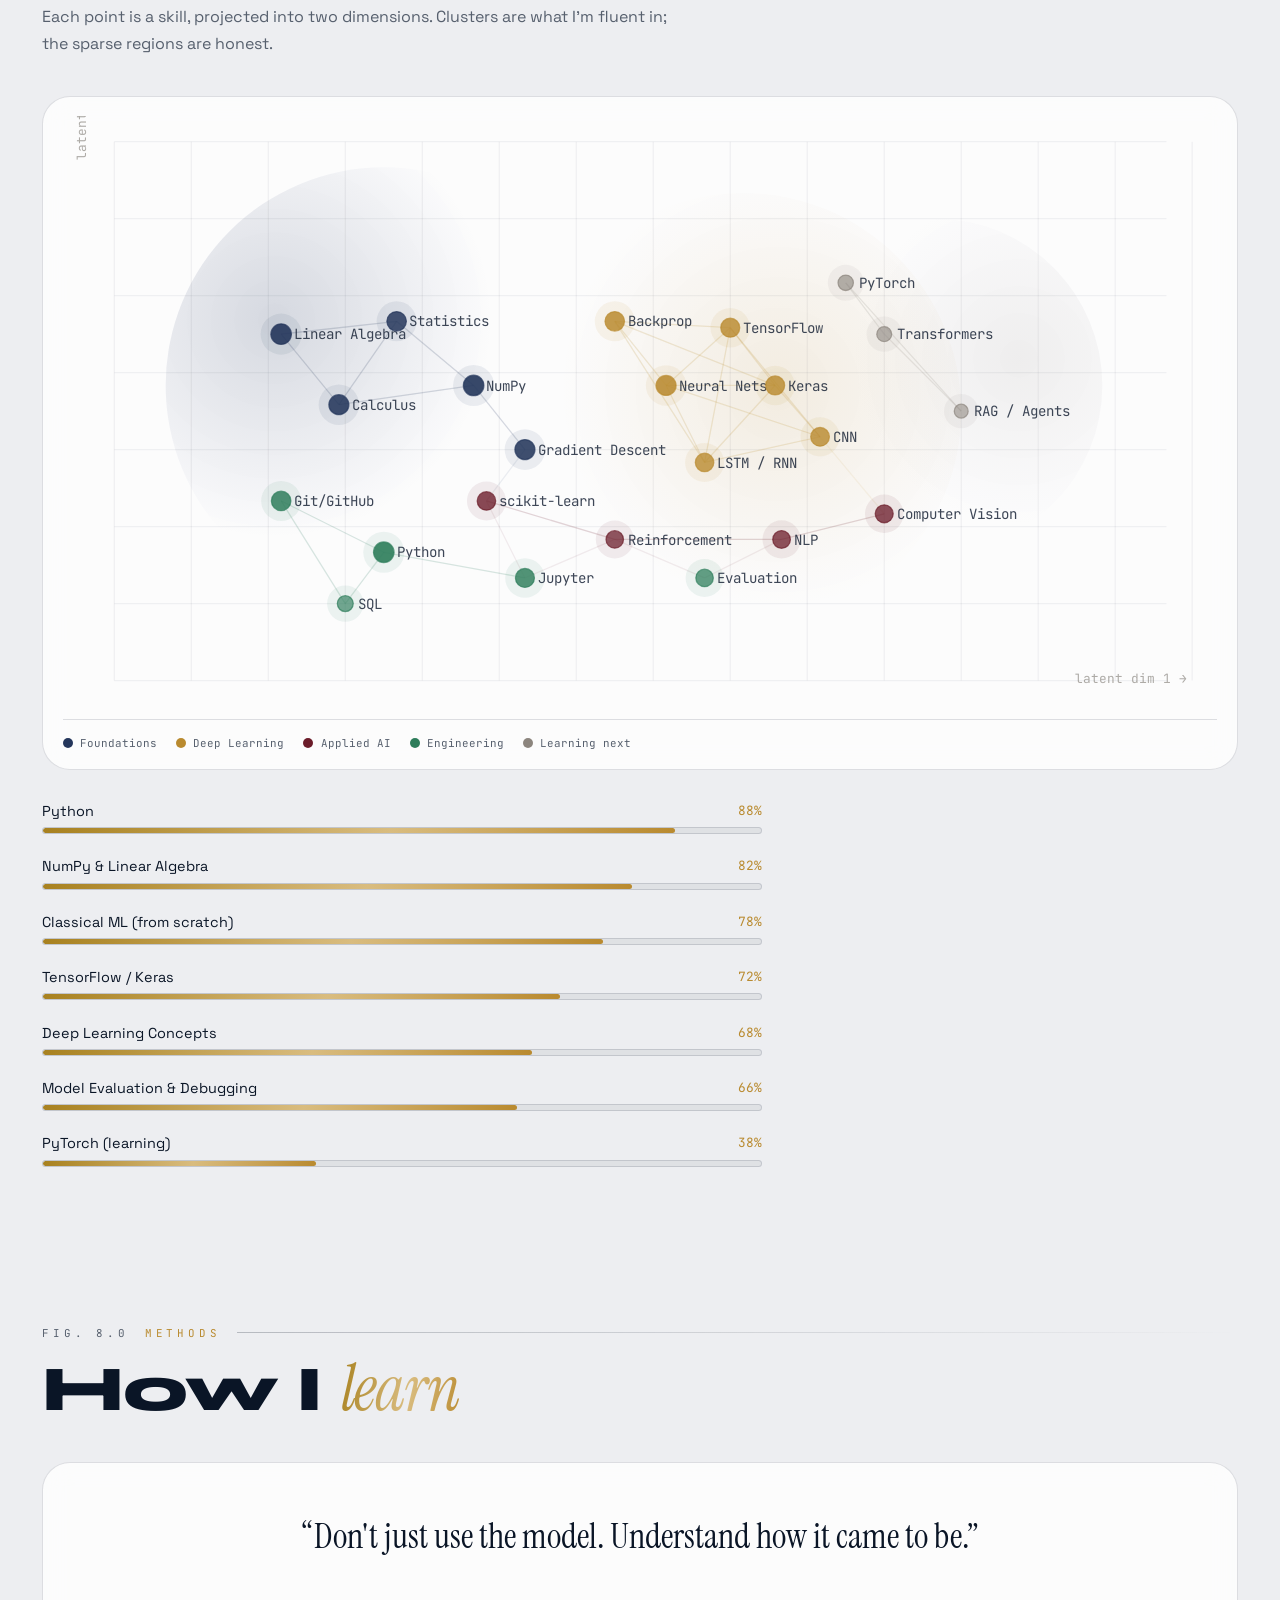
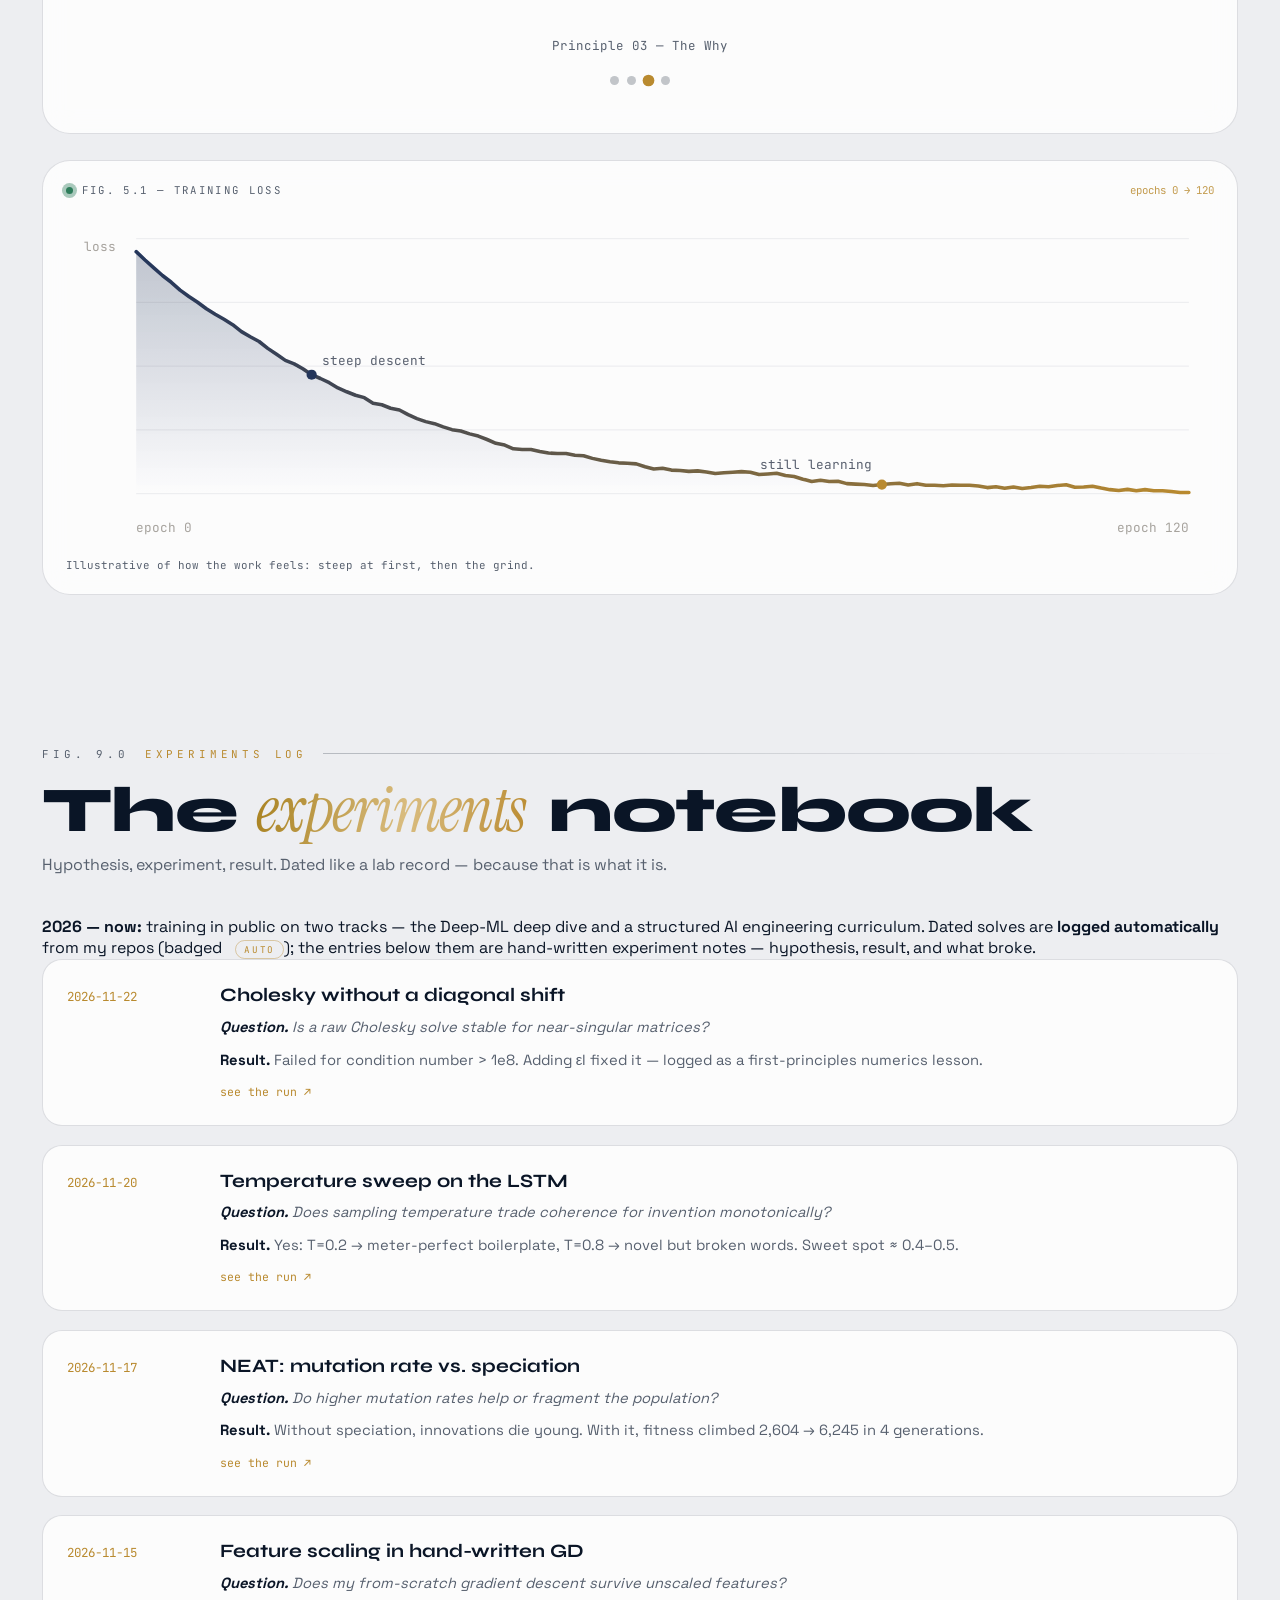
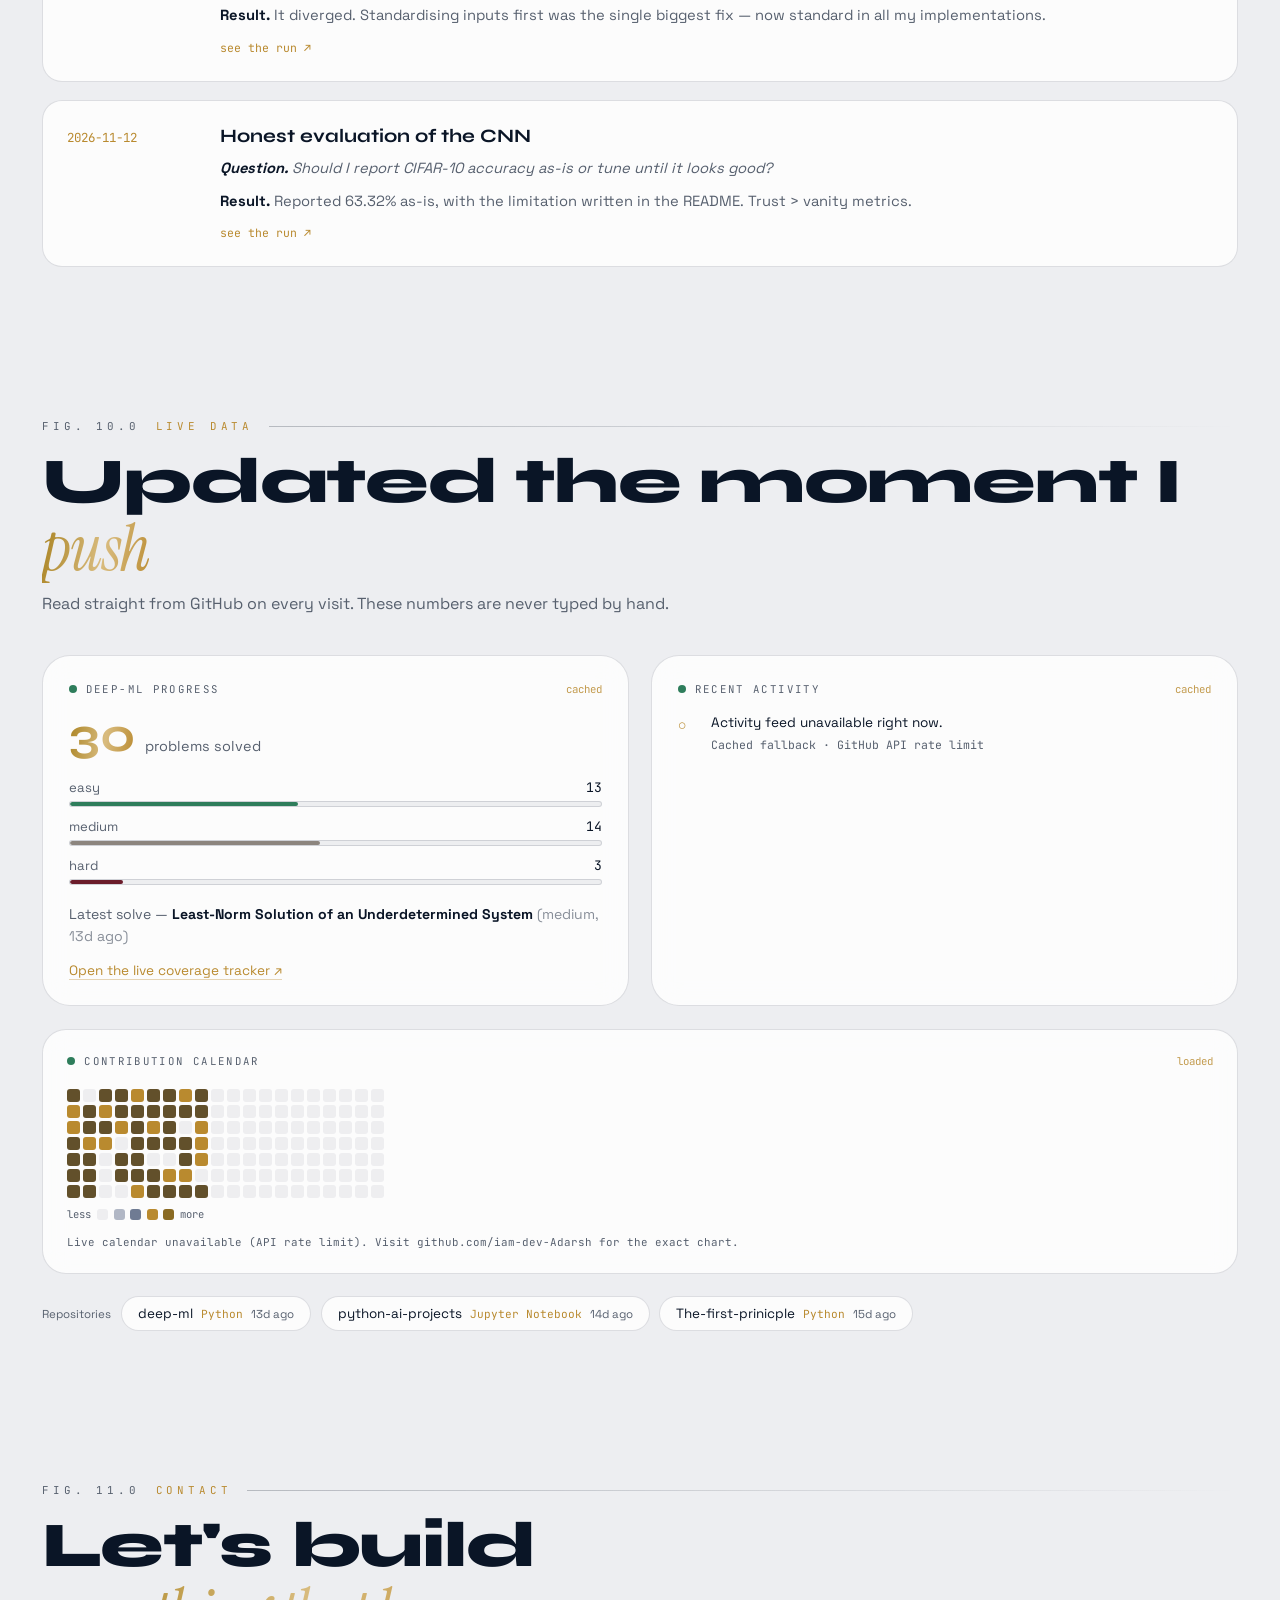
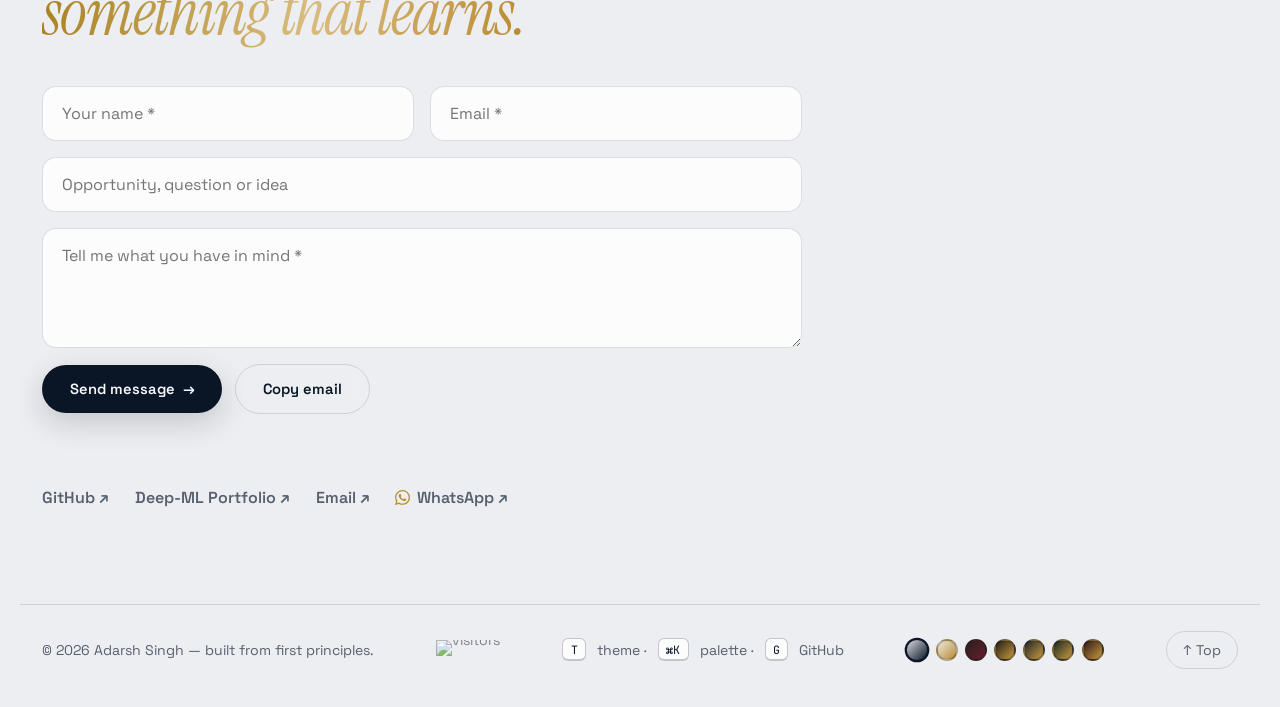
==== commit df06debe: "Themes: pigment darks — Payne's Grey, Verdigris, Prado Maroon" ====
--- a/index.html
+++ b/index.html
@@ -313,7 +313,7 @@
   <span>© 2026 <i id="cfg-name3">Adarsh Singh</i> — built from first principles.</span>
   <a class="foot-hits" href="https://iam-dev-Adarsh.github.io/portfolio" title="Visitor count — privacy-friendly, no cookies"><img src="https://visitor-badge.laobi.icu/badge?page_id=iam-dev-Adarsh.portfolio&amp;left_text=visitors&amp;left_color=0A1526&amp;right_color=B98A2F&amp;right_text_color=FAF8F5" alt="visitors" height="20"></a>
   <span class="foot-keys"><kbd>T</kbd> theme · <kbd>⌘K</kbd> palette · <kbd>G</kbd> GitHub</span>
-  <div class="swatches" role="group" aria-label="Colour theme"><button class="sw" data-preset="precision" title="Precision Grey — default"></button><button class="sw" data-preset="stone" title="Warm Stone"></button><button class="sw" data-preset="parchment" title="Ink &amp; Parchment"></button><button class="sw" data-preset="espresso" title="Espresso Stone — dark"></button></div>
+  <div class="swatches" role="group" aria-label="Colour theme"><button class="sw" data-preset="precision" title="Precision Grey — default"></button><button class="sw" data-preset="stone" title="Warm Stone"></button><button class="sw" data-preset="parchment" title="Ink &amp; Parchment"></button><button class="sw" data-preset="espresso" title="Espresso Stone — dark"></button><button class="sw" data-preset="payne" title="Payne's Grey — dark"></button><button class="sw" data-preset="verdigris" title="Verdigris — dark"></button><button class="sw" data-preset="prado" title="Prado Maroon — dark"></button></div>
   <button id="to-top" class="magnetic">↑ Top</button>
 </footer>
 
--- a/style.css
+++ b/style.css
@@ -1,4 +1,4 @@
-/* ══ THEMES — Precision Grey (default) · Warm Stone · Ink & Parchment · Espresso Stone (dark) (cycle: T) ══ */
+/* ══ THEMES — Precision Grey (default) · Warm Stone · Ink & Parchment · darks: Espresso Stone · Payne's Grey · Verdigris · Prado Maroon (cycle: T) ══ */
 :root, [data-theme=precision]{
   --bg:#EDEEF1; --bg2:#E3E5E9; --card:rgba(255,255,255,.8); --card-solid:#FDFDFE;
   --text:#0A1526; --muted:#57606E; --line:rgba(10,21,38,.13); --line2:rgba(10,21,38,.24);
@@ -33,6 +33,33 @@
   --shadow:0 26px 70px rgba(0,0,0,.35);
 }
 [data-theme=espresso]::selection{background:var(--a2);color:#17130D}
+[data-theme=payne]{
+  --bg:#1F252D; --bg2:#252C35; --card:rgba(233,237,242,.07); --card-solid:#262D37;
+  --text:#E9EDF2; --muted:#A3AEBD; --line:rgba(233,237,242,.14); --line2:rgba(233,237,242,.28);
+  --a1:#E9EDF2; --a2:#C99B3F; --a3:#8C857E; --ok:#6FA886; --warn:#C99B3F;
+  --btn-bg:#C99B3F; --btn-fg:#12161C;
+  --grad:linear-gradient(100deg,#B88530,#D9BC7F 55%,#C99B3F);
+  --shadow:0 26px 70px rgba(0,0,0,.35);
+}
+[data-theme=payne]::selection{background:var(--a2);color:#12161C}
+[data-theme=verdigris]{
+  --bg:#1A2622; --bg2:#202D28; --card:rgba(231,239,234,.07); --card-solid:#222F29;
+  --text:#E7EFEA; --muted:#9DB3AA; --line:rgba(231,239,234,.14); --line2:rgba(231,239,234,.28);
+  --a1:#E7EFEA; --a2:#C99B3F; --a3:#8C857E; --ok:#6FA886; --warn:#C99B3F;
+  --btn-bg:#C99B3F; --btn-fg:#0F1712;
+  --grad:linear-gradient(100deg,#B88530,#D9BC7F 55%,#C99B3F);
+  --shadow:0 26px 70px rgba(0,0,0,.35);
+}
+[data-theme=verdigris]::selection{background:var(--a2);color:#0F1712}
+[data-theme=prado]{
+  --bg:#2B1618; --bg2:#331B1D; --card:rgba(241,231,229,.07); --card-solid:#3A2224;
+  --text:#F1E7E5; --muted:#BFA29E; --line:rgba(241,231,229,.14); --line2:rgba(241,231,229,.28);
+  --a1:#F1E7E5; --a2:#C99B3F; --a3:#8C857E; --ok:#6FA886; --warn:#C99B3F;
+  --btn-bg:#C99B3F; --btn-fg:#17090A;
+  --grad:linear-gradient(100deg,#B88530,#D9BC7F 55%,#C99B3F);
+  --shadow:0 26px 70px rgba(0,0,0,.35);
+}
+[data-theme=prado]::selection{background:var(--a2);color:#17090A}
 *,*::before,*::after{box-sizing:border-box;margin:0;padding:0}
 html{scroll-behavior:smooth}
 body{background:var(--bg);color:var(--text);font-family:var(--sans);overflow-x:hidden;cursor:none;transition:background .45s,color .45s}
@@ -428,6 +455,9 @@
 .sw[data-preset=stone]{background:linear-gradient(135deg,#EDE9E2,#B98A2F)}
 .sw[data-preset=parchment]{background:linear-gradient(135deg,#26221E,#6B1C2A)}
 .sw[data-preset=espresso]{background:linear-gradient(135deg,#211C17,#C99B3F)}
+.sw[data-preset=payne]{background:linear-gradient(135deg,#1F252D,#C99B3F)}
+.sw[data-preset=verdigris]{background:linear-gradient(135deg,#1A2622,#C99B3F)}
+.sw[data-preset=prado]{background:linear-gradient(135deg,#2B1618,#C99B3F)}
 .sw:hover,.sw.active{border-color:var(--text);transform:scale(1.12)}
 
 /* ── metrics strip ── */
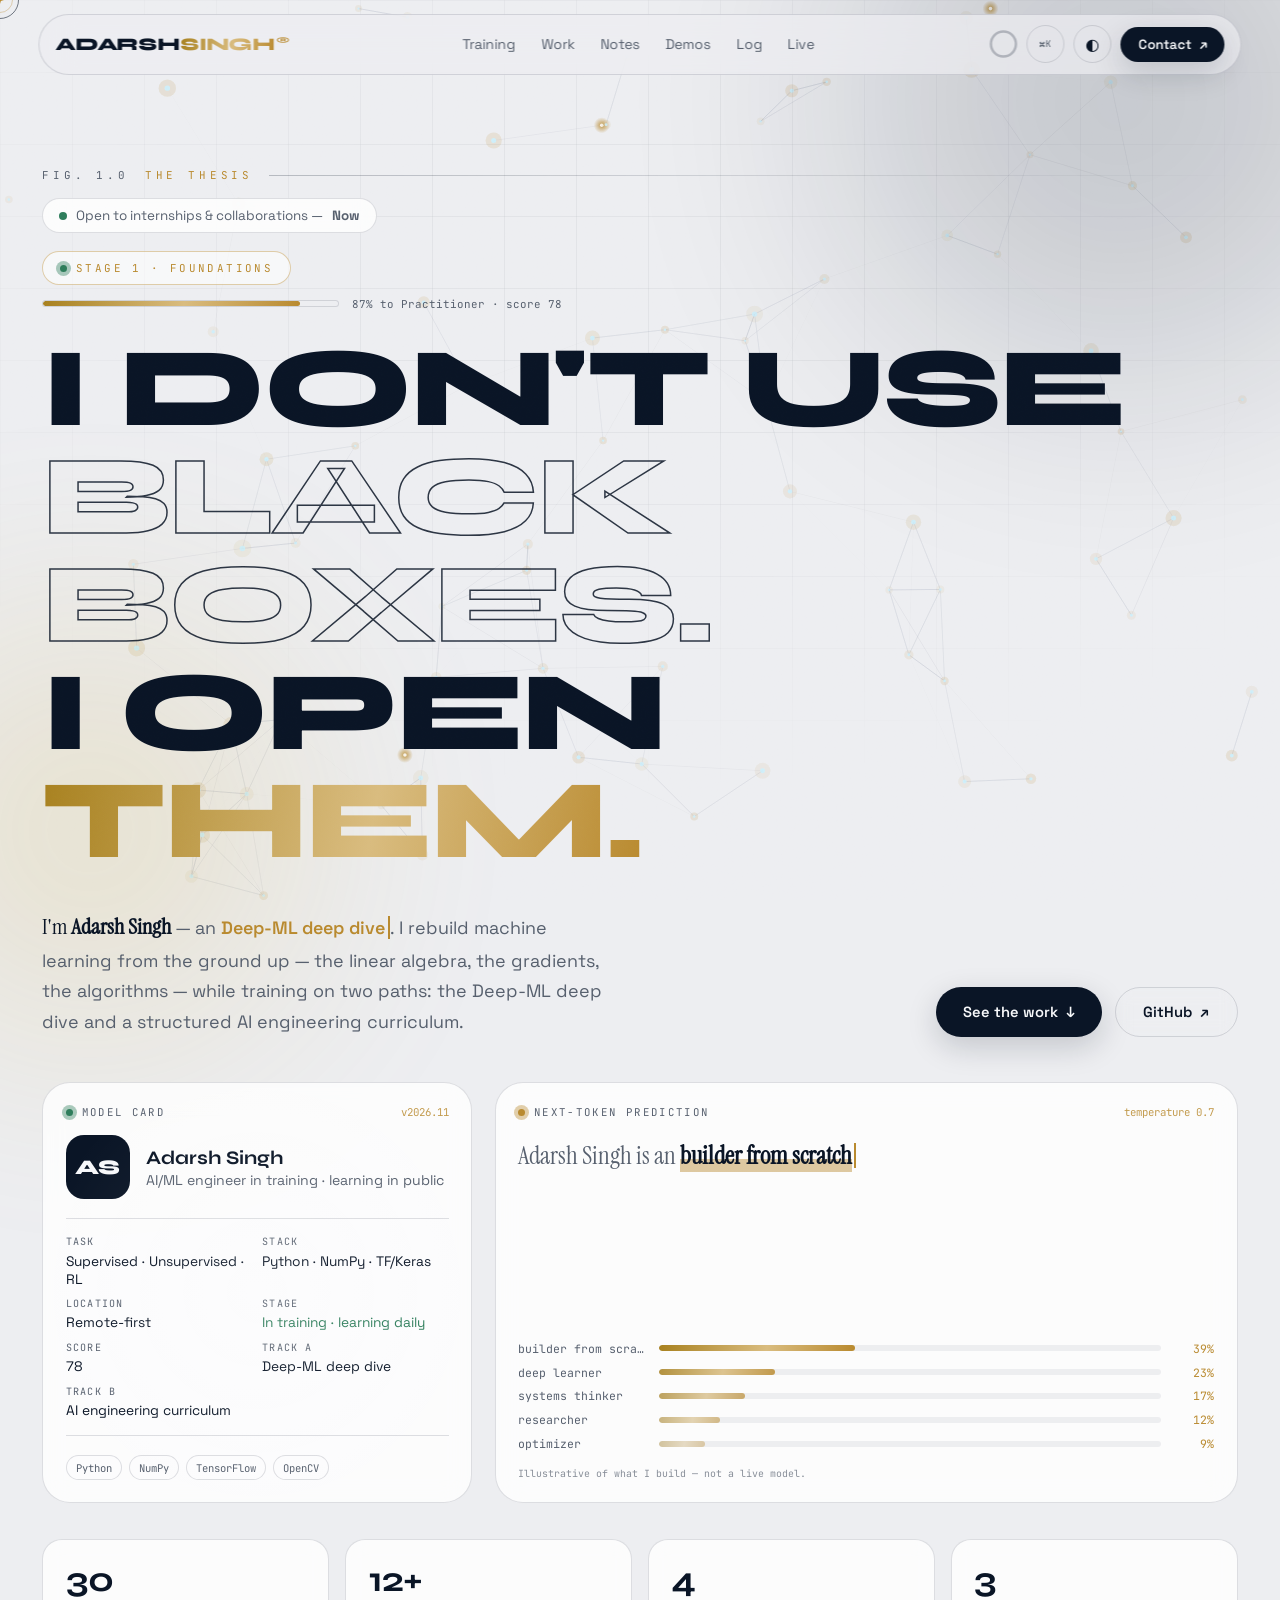
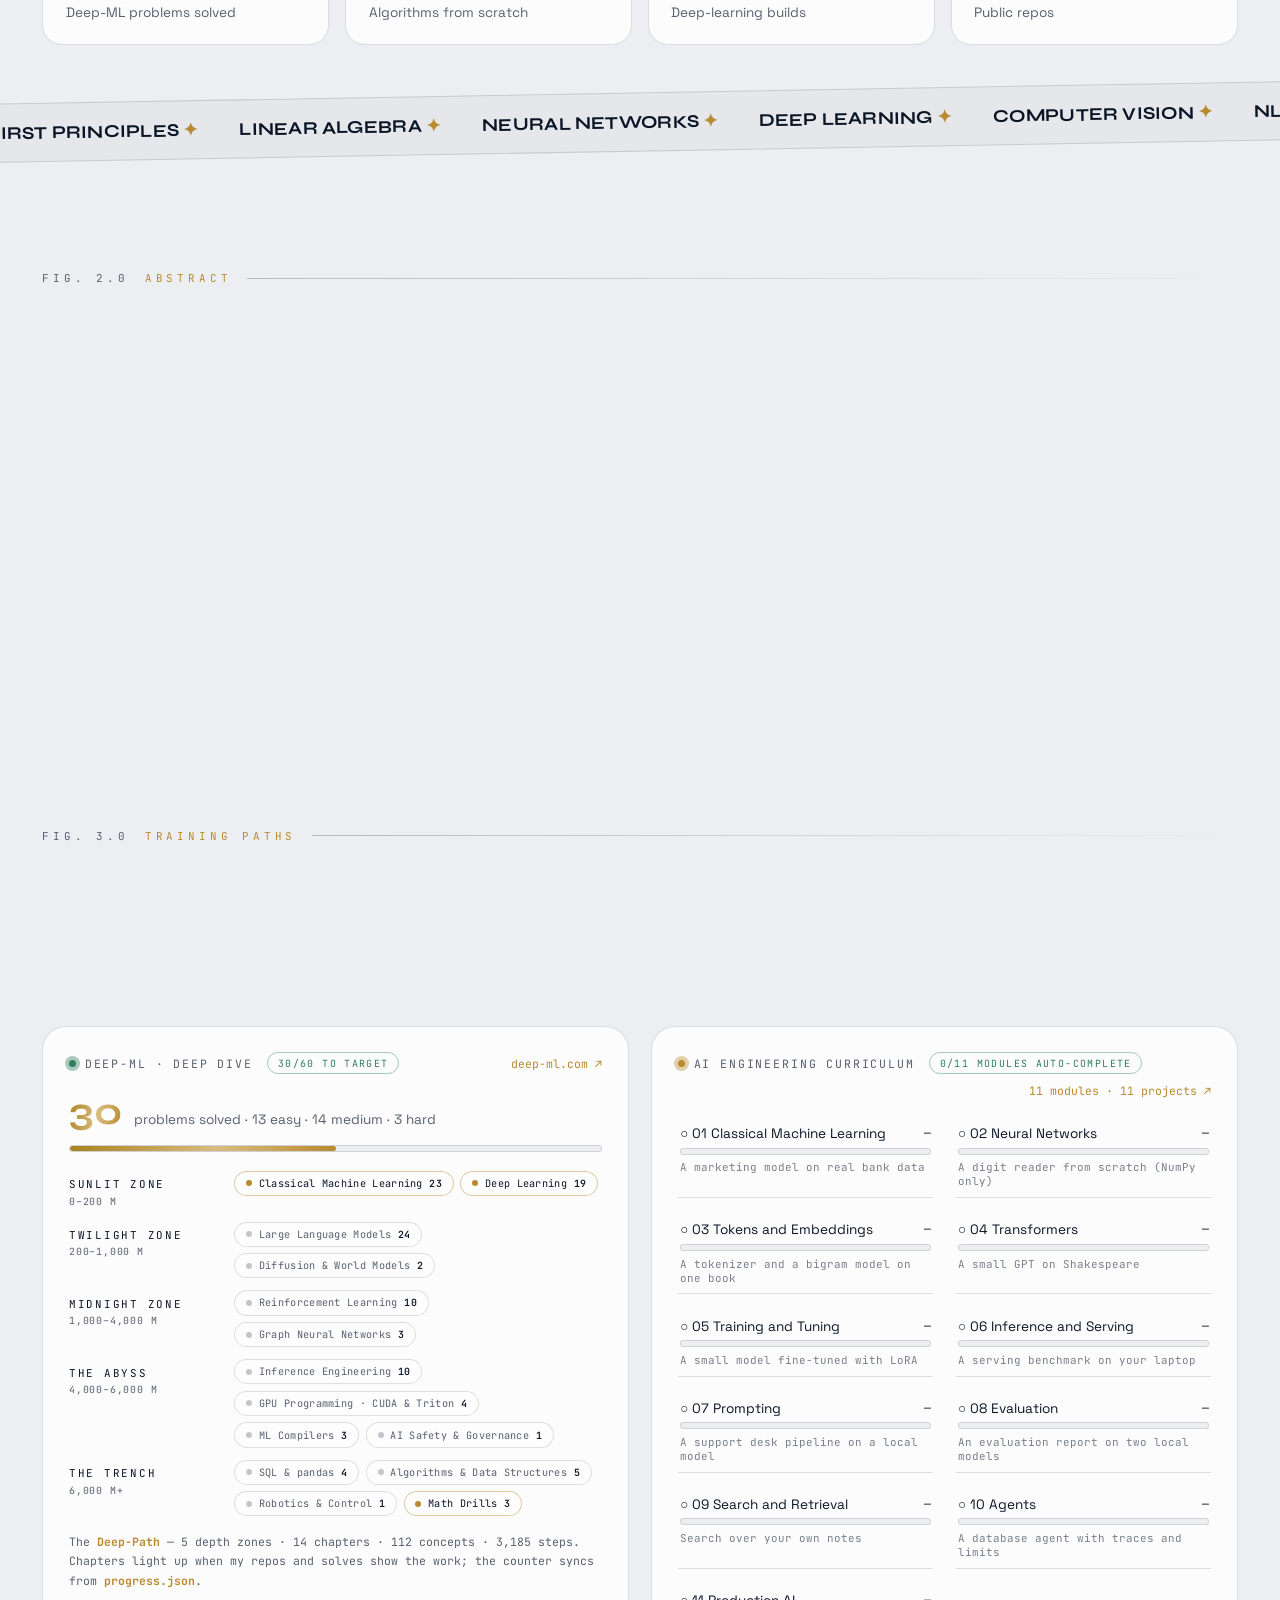
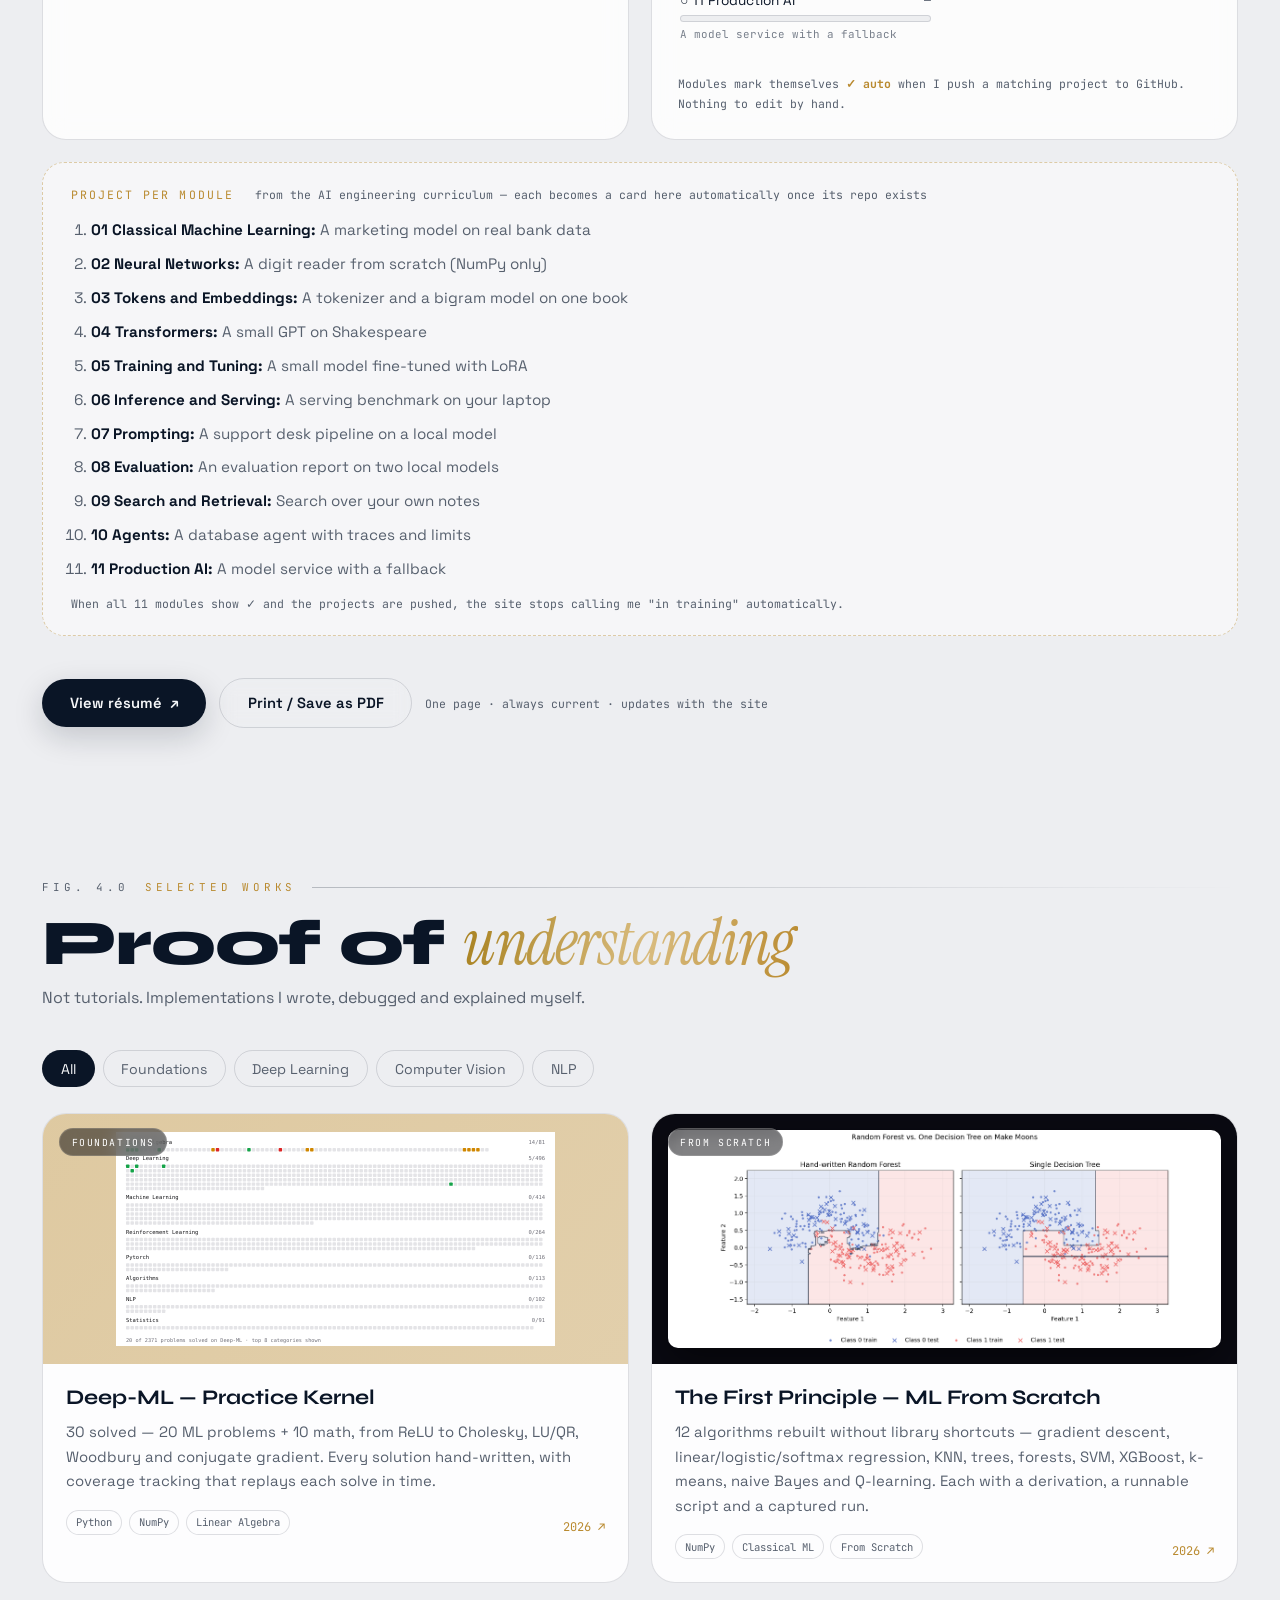
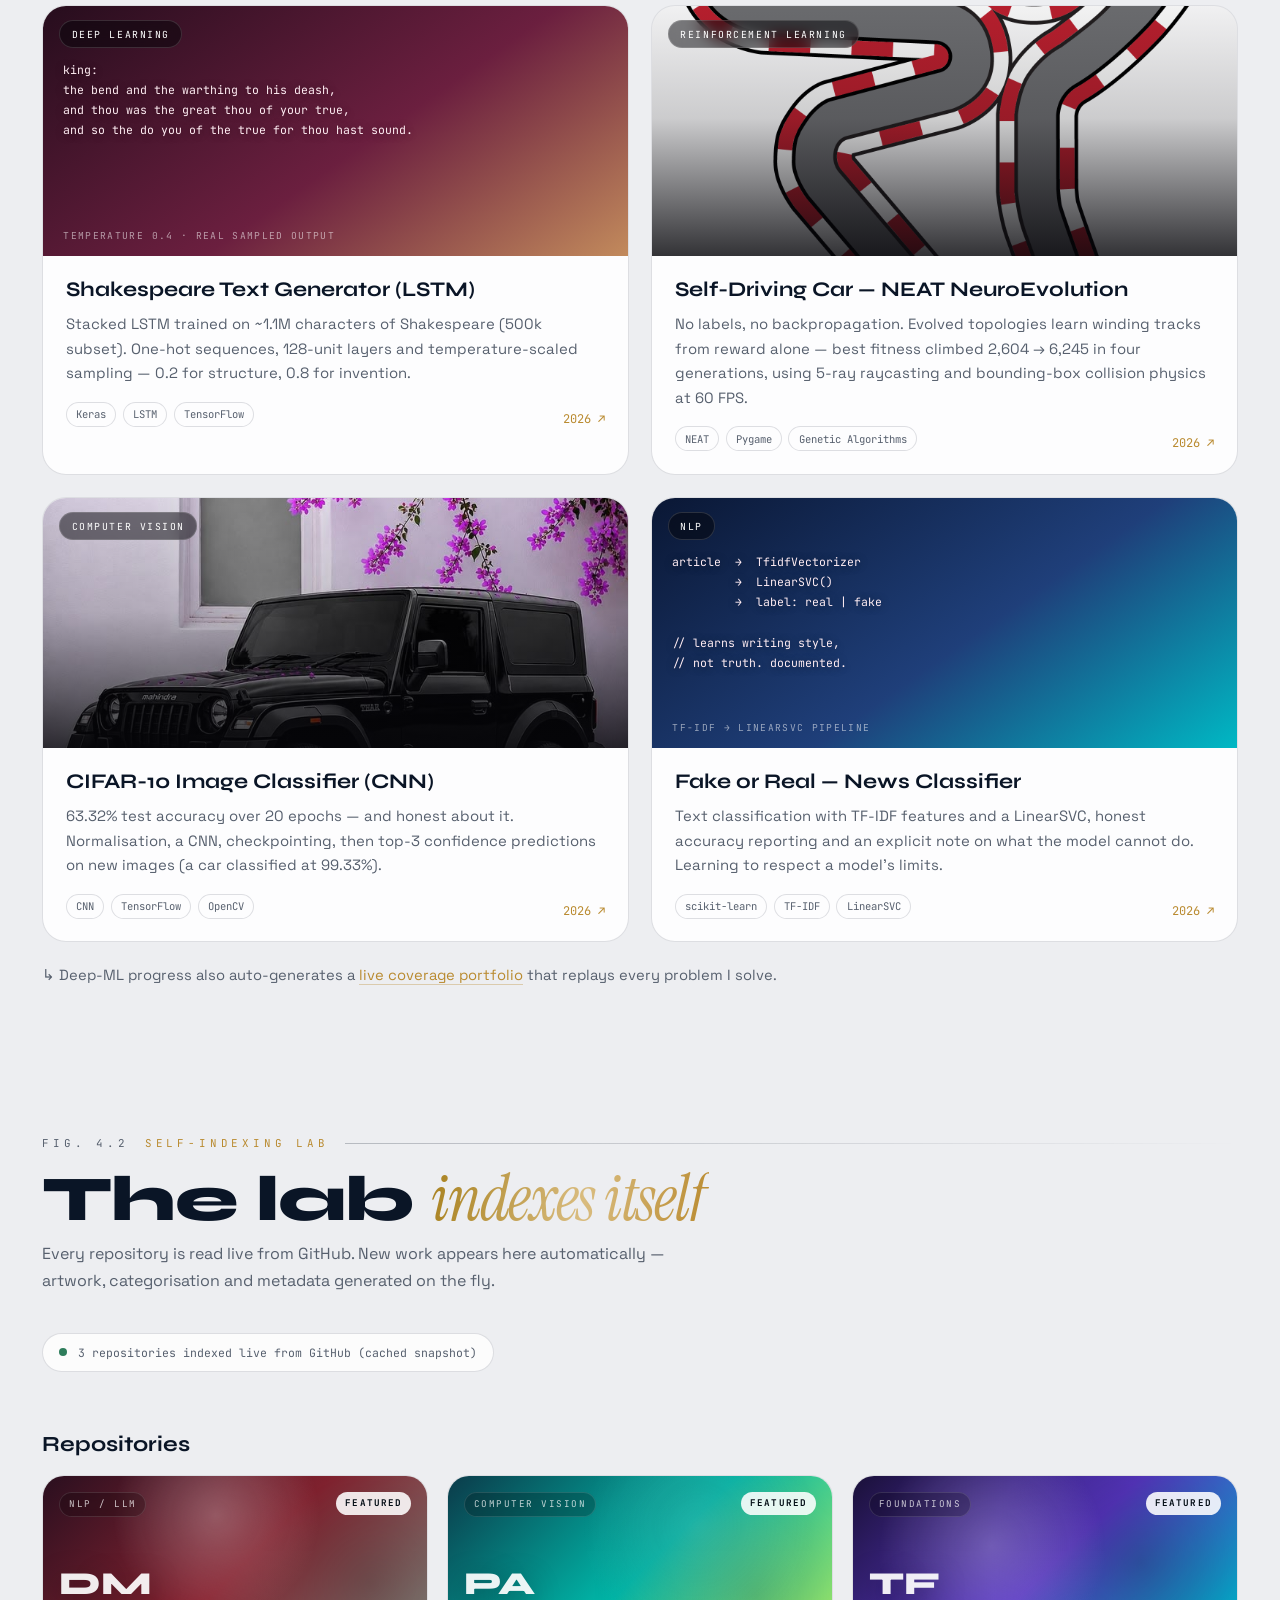
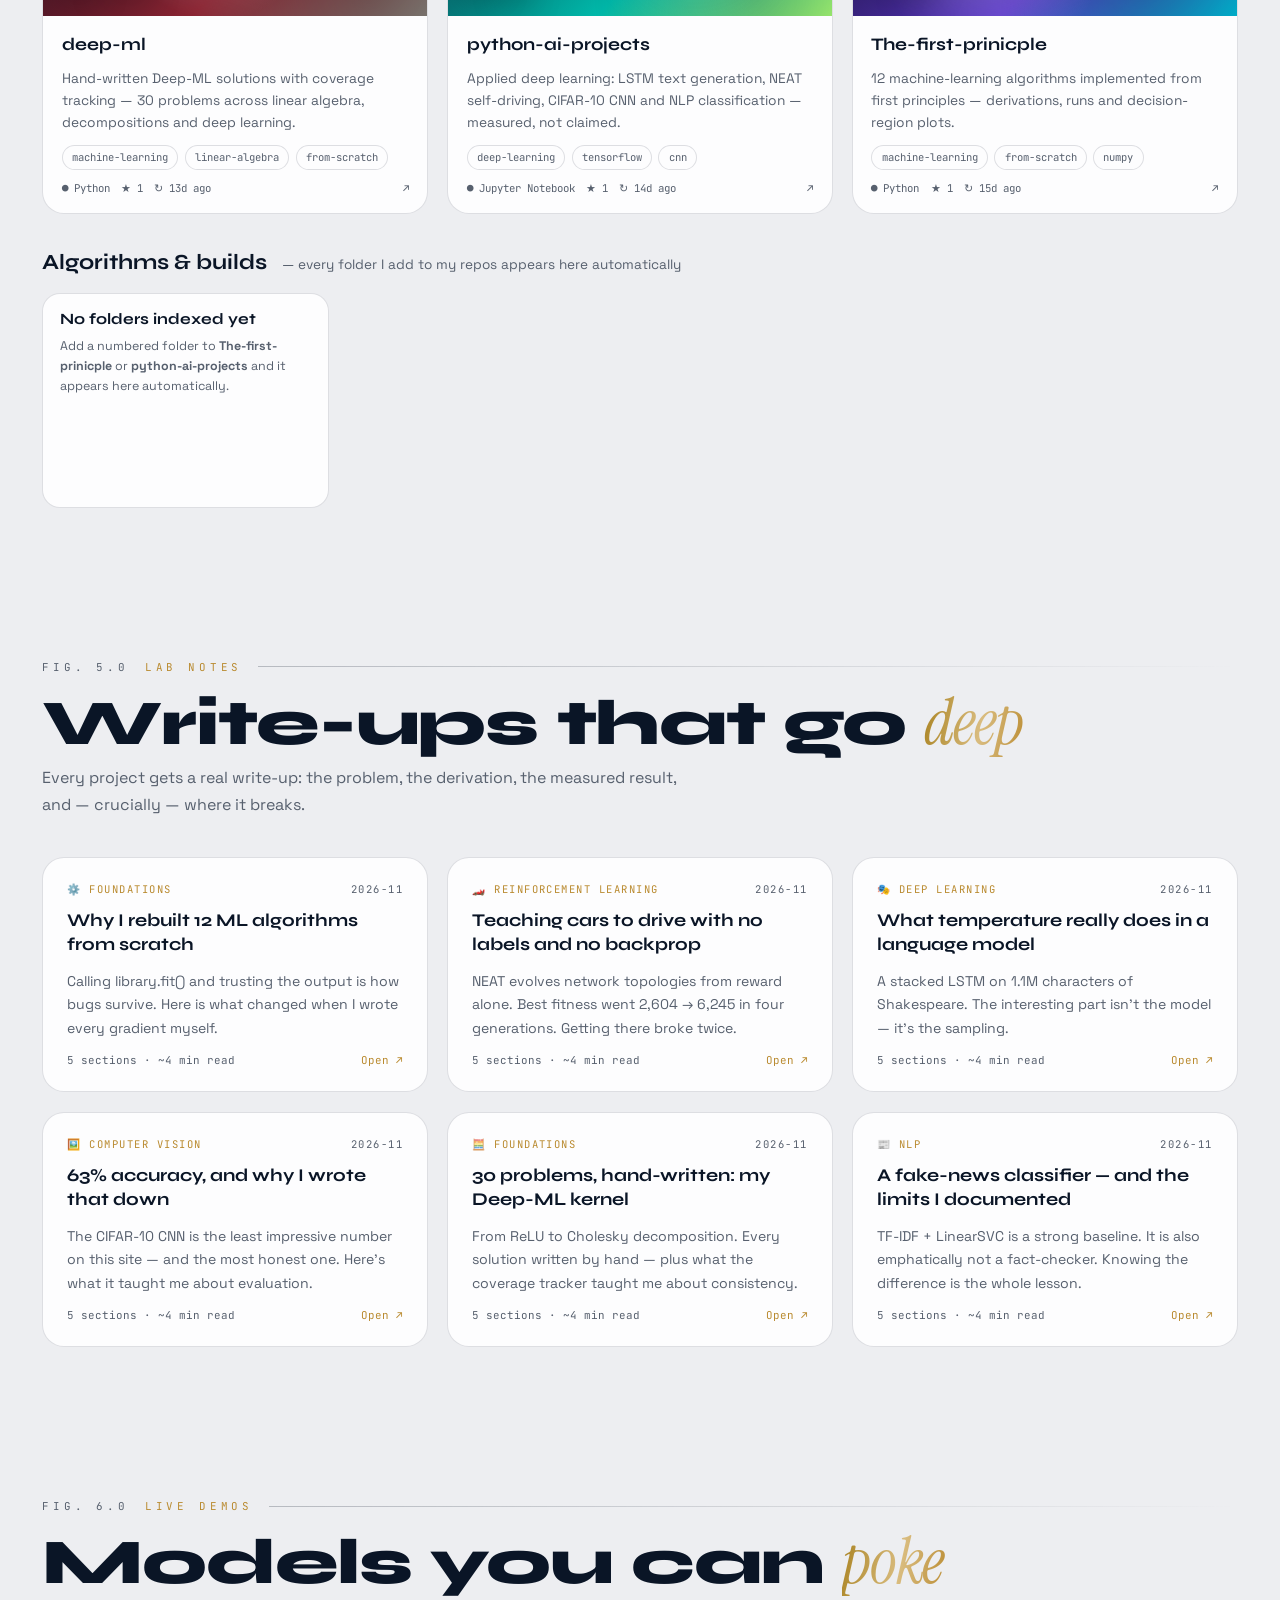
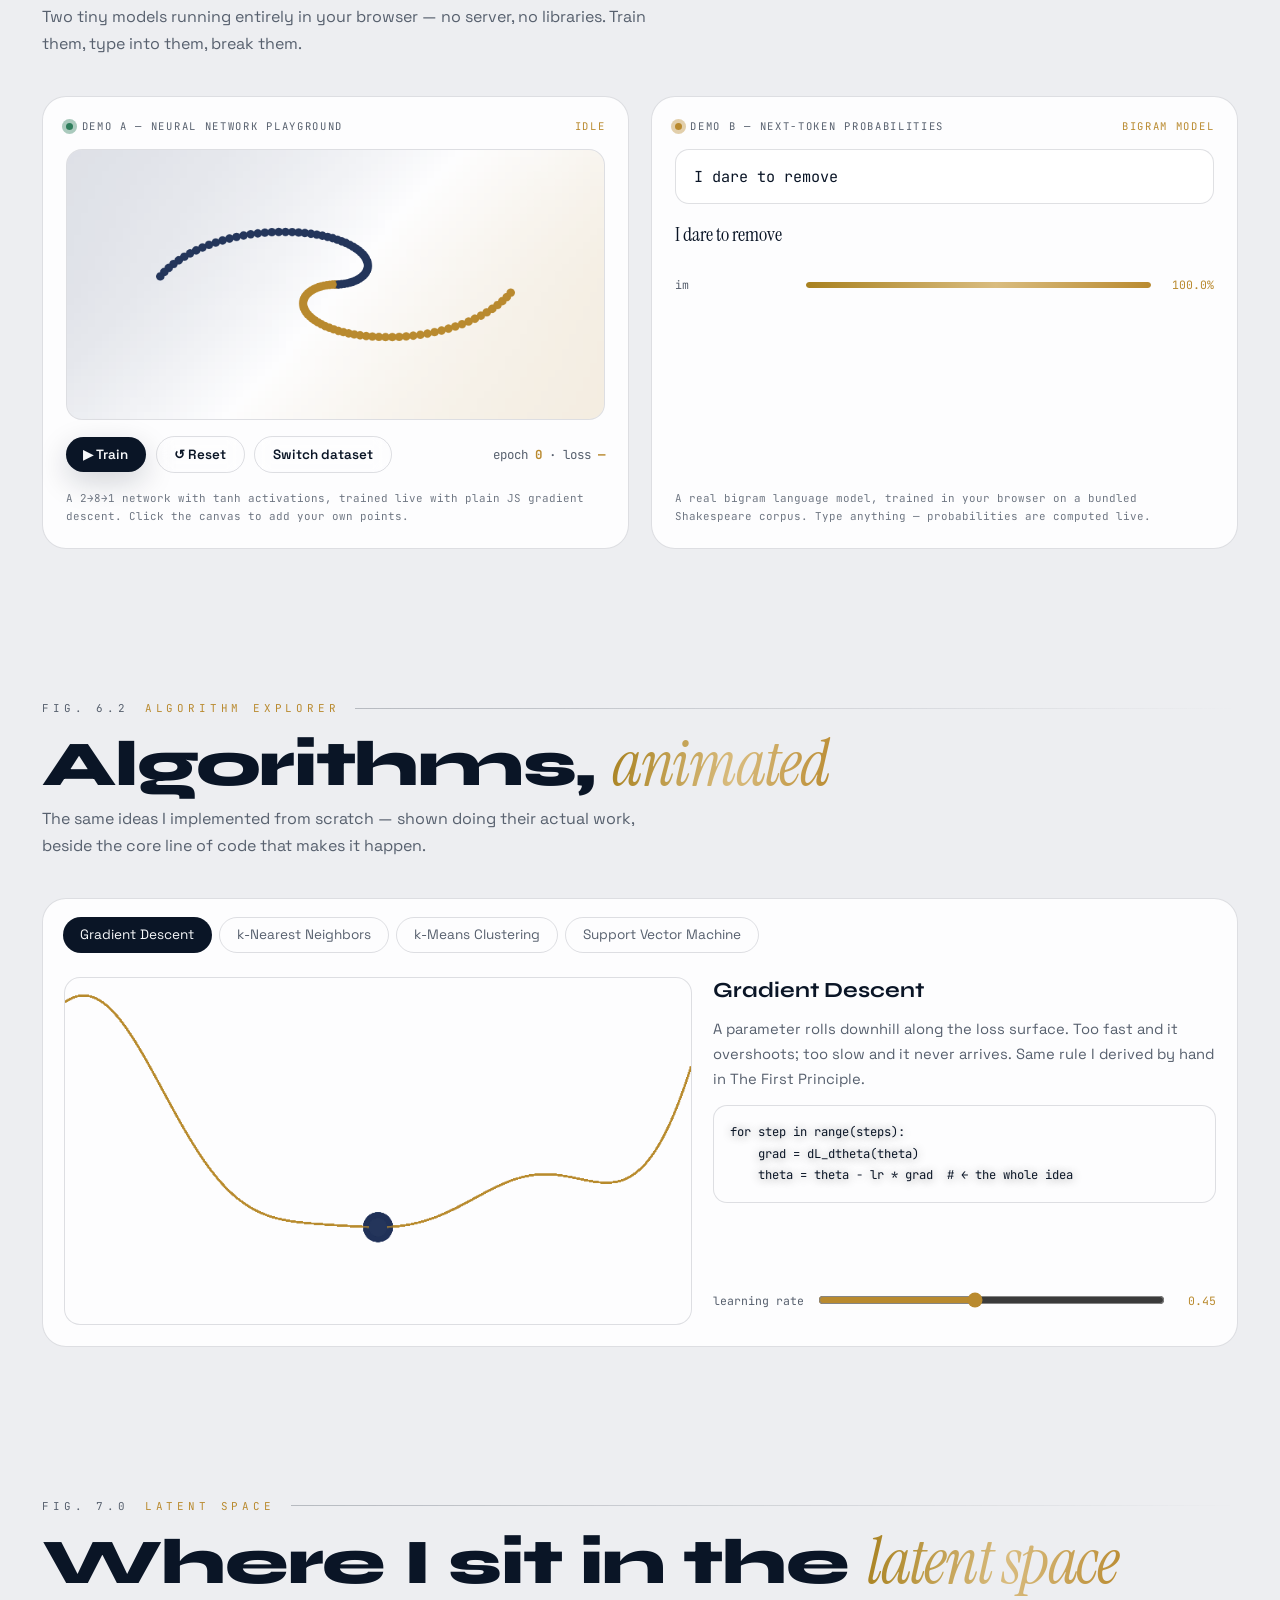
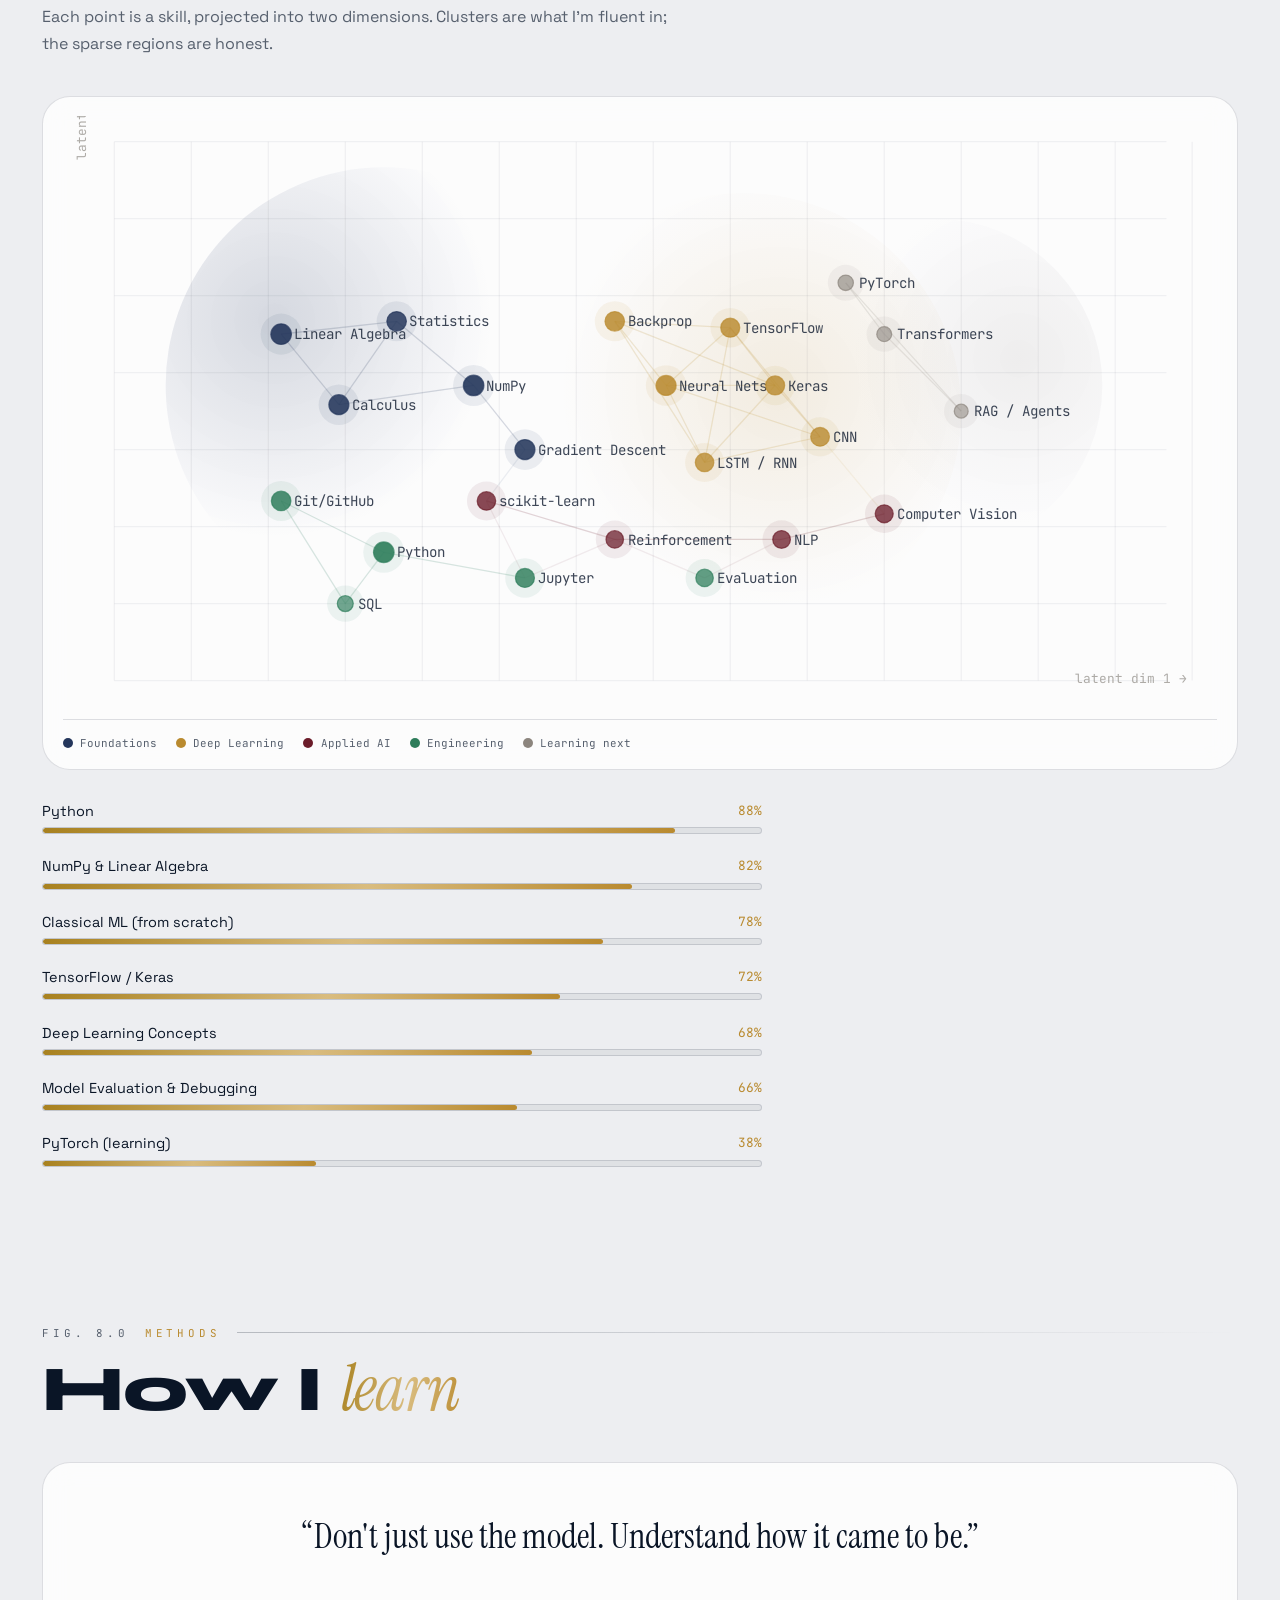
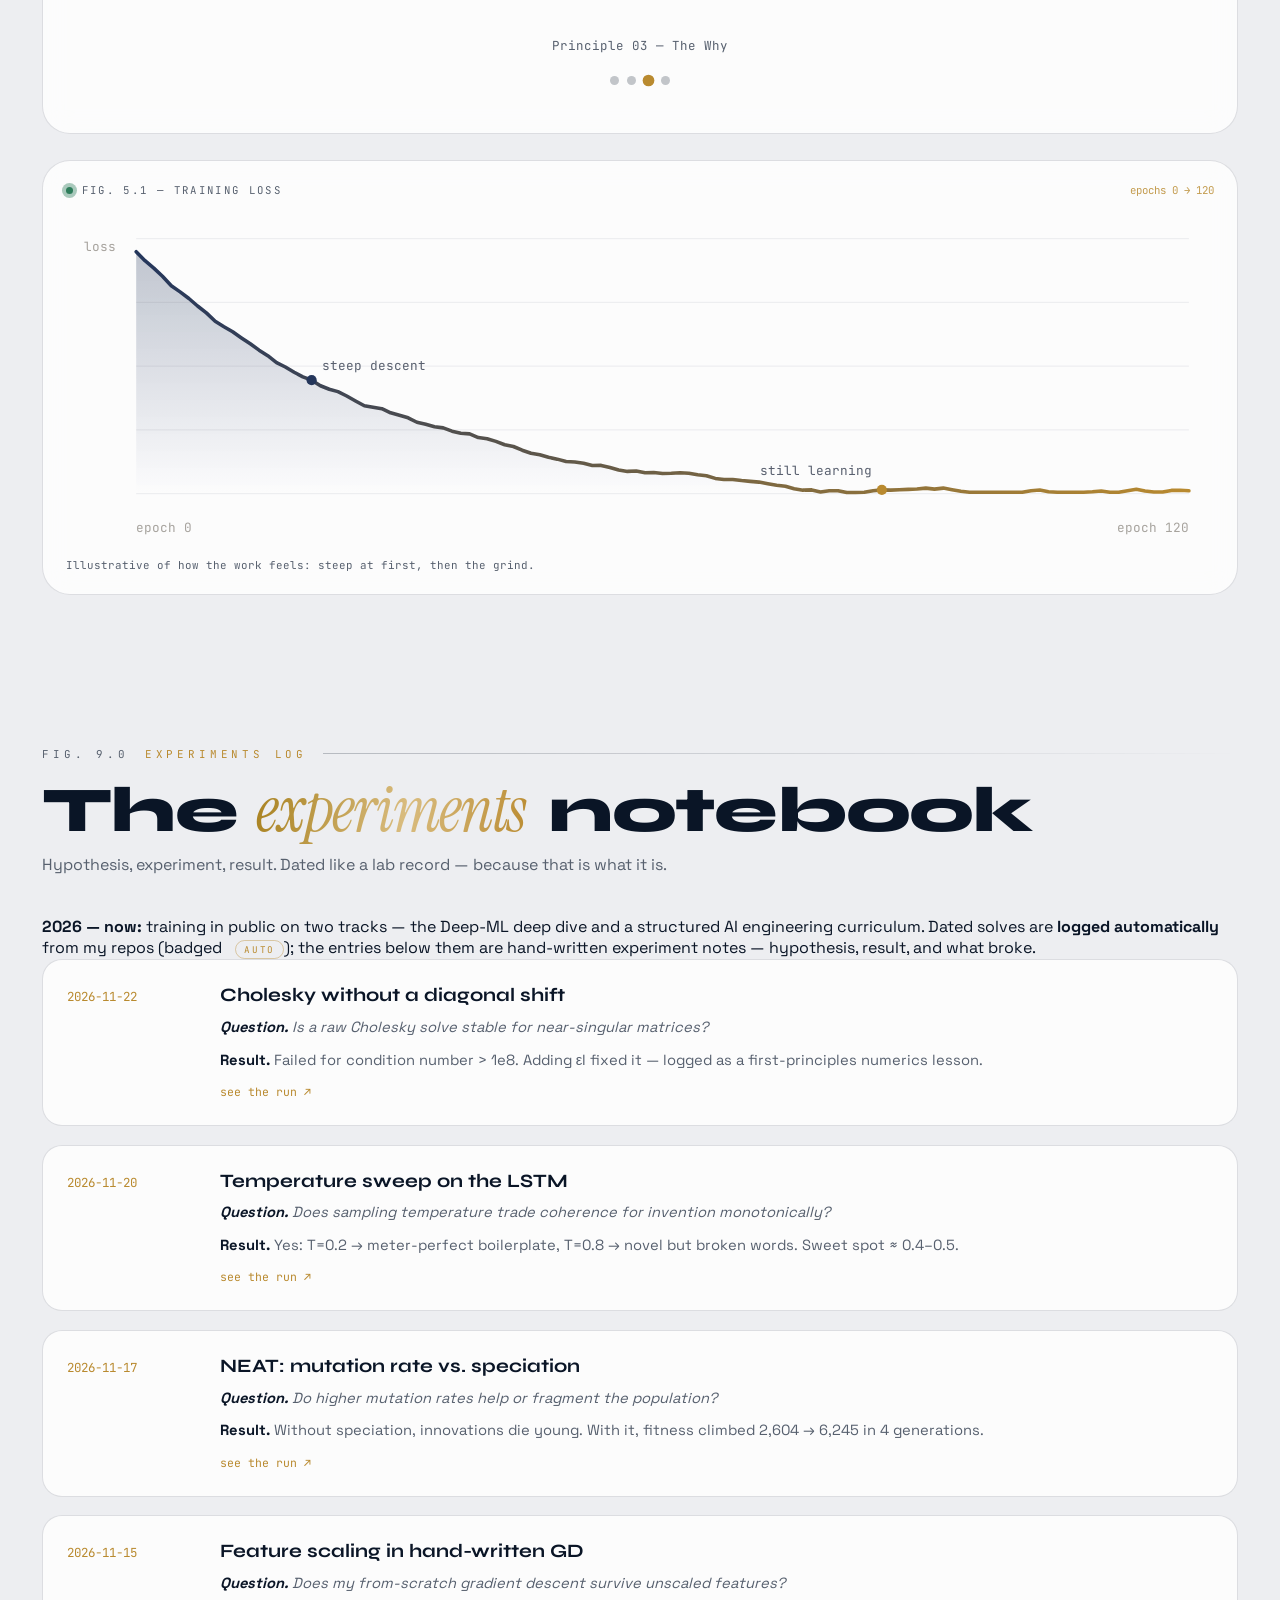
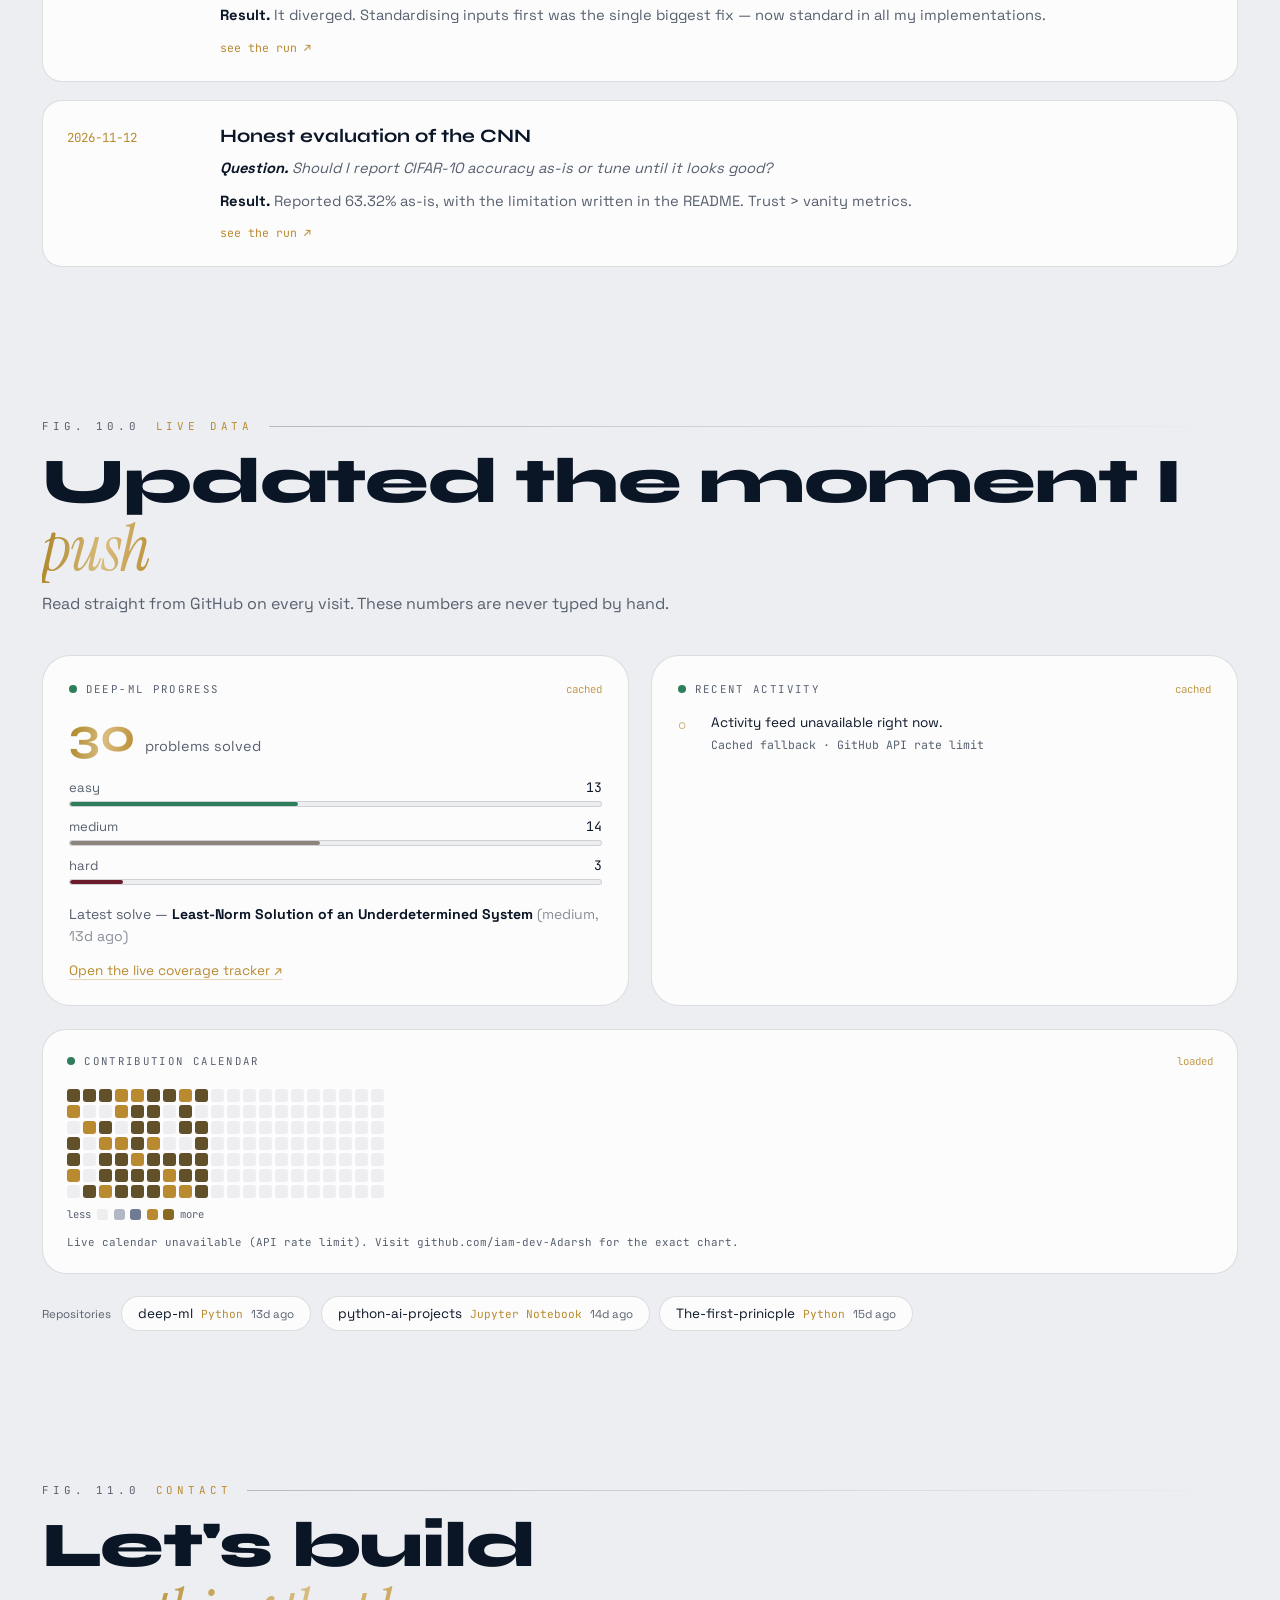
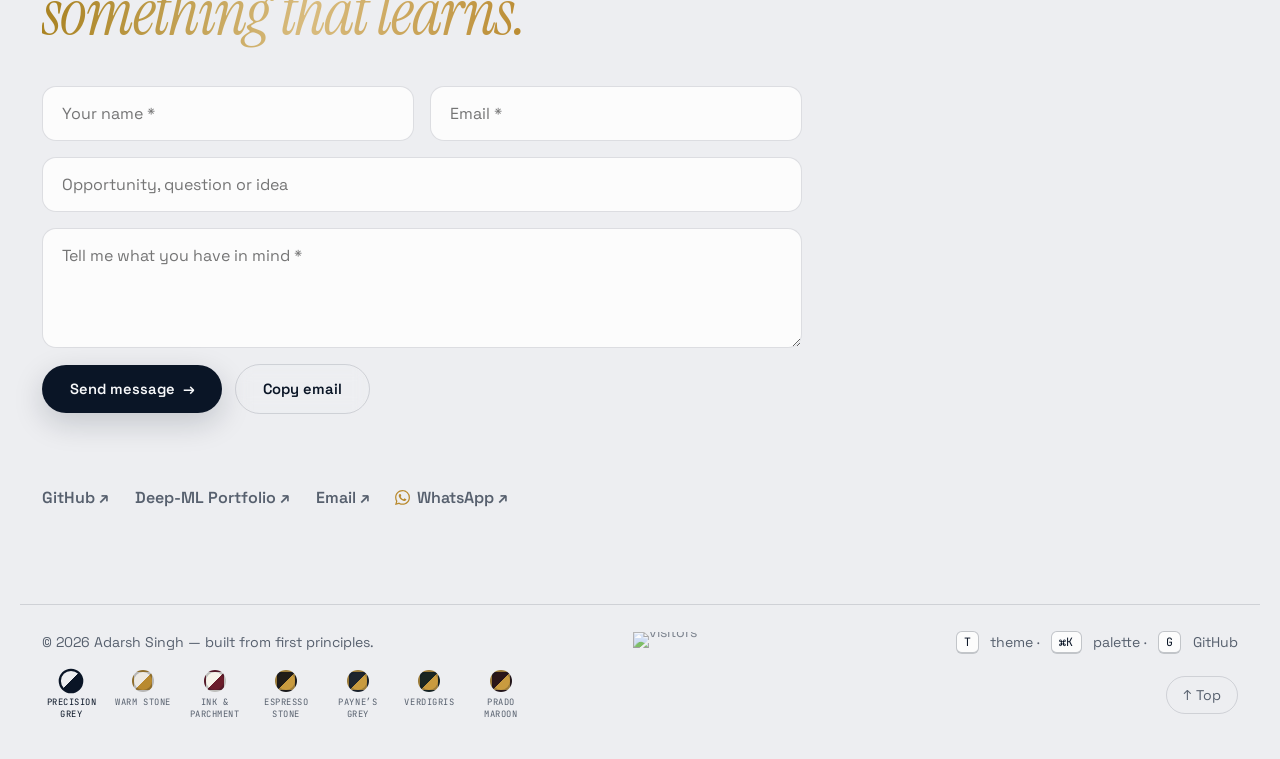
==== commit 0d7a56a4: "Footer swatches: dual-tone dots + theme names" ====
--- a/index.html
+++ b/index.html
@@ -313,7 +313,7 @@
   <span>© 2026 <i id="cfg-name3">Adarsh Singh</i> — built from first principles.</span>
   <a class="foot-hits" href="https://iam-dev-Adarsh.github.io/portfolio" title="Visitor count — privacy-friendly, no cookies"><img src="https://visitor-badge.laobi.icu/badge?page_id=iam-dev-Adarsh.portfolio&amp;left_text=visitors&amp;left_color=0A1526&amp;right_color=B98A2F&amp;right_text_color=FAF8F5" alt="visitors" height="20"></a>
   <span class="foot-keys"><kbd>T</kbd> theme · <kbd>⌘K</kbd> palette · <kbd>G</kbd> GitHub</span>
-  <div class="swatches" role="group" aria-label="Colour theme"><button class="sw" data-preset="precision" title="Precision Grey — default"></button><button class="sw" data-preset="stone" title="Warm Stone"></button><button class="sw" data-preset="parchment" title="Ink &amp; Parchment"></button><button class="sw" data-preset="espresso" title="Espresso Stone — dark"></button><button class="sw" data-preset="payne" title="Payne's Grey — dark"></button><button class="sw" data-preset="verdigris" title="Verdigris — dark"></button><button class="sw" data-preset="prado" title="Prado Maroon — dark"></button></div>
+  <div class="swatches" role="group" aria-label="Colour theme"><button class="sw" data-preset="precision" title="Precision Grey — default"><i class="dot"></i><span class="nm">Precision Grey</span></button><button class="sw" data-preset="stone" title="Warm Stone"><i class="dot"></i><span class="nm">Warm Stone</span></button><button class="sw" data-preset="parchment" title="Ink &amp; Parchment"><i class="dot"></i><span class="nm">Ink &amp; Parchment</span></button><button class="sw" data-preset="espresso" title="Espresso Stone — dark"><i class="dot"></i><span class="nm">Espresso Stone</span></button><button class="sw" data-preset="payne" title="Payne's Grey — dark"><i class="dot"></i><span class="nm">Payne&rsquo;s Grey</span></button><button class="sw" data-preset="verdigris" title="Verdigris — dark"><i class="dot"></i><span class="nm">Verdigris</span></button><button class="sw" data-preset="prado" title="Prado Maroon — dark"><i class="dot"></i><span class="nm">Prado Maroon</span></button></div>
   <button id="to-top" class="magnetic">↑ Top</button>
 </footer>
 
--- a/style.css
+++ b/style.css
@@ -449,16 +449,19 @@
 .pr-fg{fill:none;stroke:url(#ringGrad);stroke:var(--a2);stroke-width:3;stroke-linecap:round;transition:stroke-dashoffset .15s linear}
 
 /* ── theme swatches ── */
-.swatches{display:flex;gap:.45rem;align-items:center}
-.sw{width:22px;height:22px;border-radius:50%;border:2px solid var(--line2);transition:.25s}
-.sw[data-preset=precision]{background:linear-gradient(135deg,#D8DAE0,#0A1526)}
-.sw[data-preset=stone]{background:linear-gradient(135deg,#EDE9E2,#B98A2F)}
-.sw[data-preset=parchment]{background:linear-gradient(135deg,#26221E,#6B1C2A)}
-.sw[data-preset=espresso]{background:linear-gradient(135deg,#211C17,#C99B3F)}
-.sw[data-preset=payne]{background:linear-gradient(135deg,#1F252D,#C99B3F)}
-.sw[data-preset=verdigris]{background:linear-gradient(135deg,#1A2622,#C99B3F)}
-.sw[data-preset=prado]{background:linear-gradient(135deg,#2B1618,#C99B3F)}
-.sw:hover,.sw.active{border-color:var(--text);transform:scale(1.12)}
+.swatches{display:flex;gap:.65rem .85rem;flex-wrap:wrap;align-items:flex-start}
+.sw{display:flex;flex-direction:column;align-items:center;gap:.34rem;width:58px;padding:0;background:none;border:0}
+.sw .dot{width:22px;height:22px;border-radius:50%;border:2px solid var(--line2);transition:.25s}
+.sw .nm{font-family:var(--mono);font-size:.55rem;letter-spacing:.06em;text-transform:uppercase;color:var(--muted);text-align:center;line-height:1.35;transition:.25s}
+.sw:hover .dot,.sw.active .dot{border-color:var(--text);transform:scale(1.12)}
+.sw:hover .nm,.sw.active .nm{color:var(--text)}
+.sw[data-preset=precision] .dot{background:linear-gradient(135deg,#EDEEF1 0 50%,#0A1526 50% 100%)}
+.sw[data-preset=stone] .dot{background:linear-gradient(135deg,#EDE9E2 0 50%,#B98A2F 50% 100%)}
+.sw[data-preset=parchment] .dot{background:linear-gradient(135deg,#F7F3EA 0 50%,#6B1C2A 50% 100%)}
+.sw[data-preset=espresso] .dot{background:linear-gradient(135deg,#211C17 0 50%,#C99B3F 50% 100%)}
+.sw[data-preset=payne] .dot{background:linear-gradient(135deg,#1F252D 0 50%,#C99B3F 50% 100%)}
+.sw[data-preset=verdigris] .dot{background:linear-gradient(135deg,#1A2622 0 50%,#C99B3F 50% 100%)}
+.sw[data-preset=prado] .dot{background:linear-gradient(135deg,#2B1618 0 50%,#C99B3F 50% 100%)}
 
 /* ── metrics strip ── */
 .metrics-strip{display:flex;flex-wrap:wrap;gap:.6rem 1.8rem;margin-top:2.2rem;padding:1.15rem 1.4rem;border:1px solid var(--line);border-radius:18px;background:var(--card);font-family:var(--mono);font-size:.8rem;color:var(--muted)}
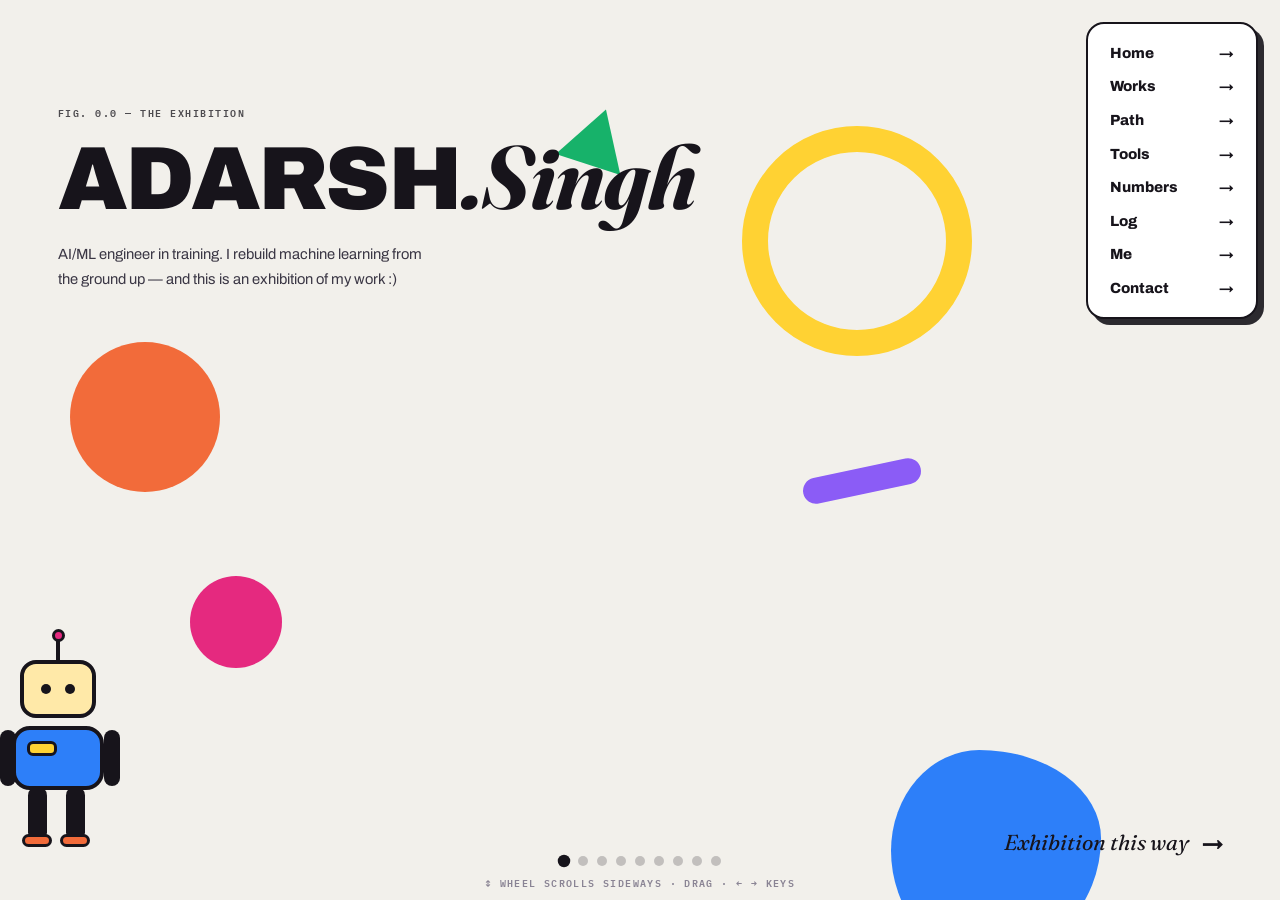
==== commit 5bf4bb7e: "Worlds best developer site" ====
--- a/index.html
+++ b/index.html
@@ -1,12 +1,12 @@
 <!DOCTYPE html>
-<html lang="en" data-theme="precision">
+<html lang="en">
 <head>
 <meta charset="UTF-8"/>
 <meta name="viewport" content="width=device-width, initial-scale=1.0"/>
 <title>Adarsh Singh — AI/ML Engineer | Machine Learning from First Principles</title>
 <meta name="description" content="Adarsh Singh — AI & machine learning engineer building models from first principles: derivations, hand-written implementations and measured results."/>
 <meta name="author" content="Adarsh Singh"/>
-<meta name="theme-color" content="#EDEEF1"/>
+<meta name="theme-color" content="#F2F0EB"/>
 <meta property="og:type" content="website"/>
 <meta property="og:site_name" content="Adarsh Singh"/>
 <meta property="og:title" content="Adarsh Singh — I don't use black boxes. I open them."/>
@@ -26,312 +26,213 @@
 <script type="application/ld+json">
 {"@context":"https://schema.org","@type":"WebSite","name":"Adarsh Singh — Portfolio","url":"https://iam-dev-Adarsh.github.io/portfolio/","description":"AI/ML portfolio: projects, write-ups, live demos and experiments log.","author":{"@type":"Person","name":"Adarsh Singh"}}
 </script>
-<link rel="preconnect" href="https://fonts.googleapis.com"><link rel="preconnect" href="https://fonts.gstatic.com" crossorigin>
-<link href="https://fonts.googleapis.com/css2?family=Syne:wght@400..800&family=Space+Grotesk:wght@300..700&family=JetBrains+Mono:wght@400;500;700&family=Instrument+Serif:ital@0;1&display=swap" rel="stylesheet">
-<link rel="stylesheet" href="style.css"/>
+<link rel="preconnect" href="https://fonts.googleapis.com">
+<link rel="preconnect" href="https://fonts.gstatic.com" crossorigin>
+<link href="https://fonts.googleapis.com/css2?family=Archivo:wght@500;600;700;800;900&family=Fraunces:ital,opsz,wght@0,9..144,600;1,9..144,600;1,9..144,700&family=IBM+Plex+Mono:wght@500;600&display=swap" rel="stylesheet">
+<link rel="stylesheet" href="exhibit.css"/>
 </head>
 <body>
-<a class="skip" href="#work">Skip to content</a>
-<div id="preloader" aria-hidden="true"><div class="pre-inner"><div class="pre-logo">AS<span>®</span></div><div class="pre-count">0%</div><div class="pre-bar"><i></i></div><p>INITIALISING WEIGHTS</p></div></div>
-
-<div class="grid-overlay" aria-hidden="true"></div>
-<div class="noise" aria-hidden="true"></div>
-<div class="scroll-progress" aria-hidden="true"></div>
-<div class="cursor-dot" aria-hidden="true"></div>
-<div class="cursor-ring" aria-hidden="true"><i></i><i></i><span>VIEW</span></div>
-<canvas id="nn-canvas" aria-hidden="true"></canvas>
-<div class="orb orb-a" aria-hidden="true"></div><div class="orb orb-b" aria-hidden="true"></div>
-
-<header id="nav">
-  <a class="logo" href="#top">ADARSH<em>SINGH</em><sup>®</sup></a>
-  <nav class="links" aria-label="Primary">
-    <a href="#training">Training</a><a href="#work">Work</a><a href="#notes">Notes</a><a href="#demos">Demos</a><a href="#experiments">Log</a><a href="#live">Live</a>
-  </nav>
-  <div class="nav-actions">
-    <svg class="prog-ring" id="prog-ring" viewBox="0 0 36 36" aria-hidden="true"><circle class="pr-bg" cx="18" cy="18" r="15"/><circle class="pr-fg" id="pr-fg" cx="18" cy="18" r="15"/></svg>
-    <button id="palette-btn" class="kbd-btn" aria-label="Open command palette"><span>⌘K</span></button>
-    <button id="theme-btn" aria-label="Toggle theme">◐</button>
-    <a href="#contact" class="btn btn-sm magnetic">Contact <span>↗</span></a>
-    <button id="burger" aria-label="Menu" aria-expanded="false"><i></i><i></i></button>
-  </div>
-</header>
-<div id="mobile-menu"><a href="#training">Training</a><a href="#work">Work</a><a href="#notes">Notes</a><a href="#demos">Demos</a><a href="#experiments">Log</a><a href="#live">Live</a><a href="#contact">Contact</a></div>
-
-<main id="top">
-  <!-- ══ HERO ══ -->
-  <section class="hero">
-    <div class="fig-label"><span>FIG. 1.0</span> THE THESIS</div>
-    <div class="hero-badge reveal"><span class="pulse"></span> Open to internships &amp; collaborations — <b id="cfg-availability">Now</b></div>
-    <div class="stage-wrap reveal" id="stage-wrap"></div>
-    <h1 class="hero-title">
-      <span class="line"><span>I DON'T USE</span></span>
-      <span class="line"><span class="stroke">BLACK BOXES.</span></span>
-      <span class="line"><span>I OPEN <em class="grad">THEM.</em></span></span>
-    </h1>
-    <div class="hero-row">
-      <p class="hero-sub reveal"><span class="serif">I'm <b id="cfg-name">Adarsh Singh</b></span> — an <span id="rotator">AI/ML engineer in training</span>. <span id="stage-line">I rebuild machine learning from the ground up — the linear algebra, the gradients, the algorithms — while training on two paths: the Deep-ML deep dive and a structured AI engineering curriculum.</span></p>
-      <div class="hero-cta reveal">
-        <a href="#work" class="btn magnetic">See the work <span>↓</span></a>
-        <a href="https://github.com/iam-dev-Adarsh" target="_blank" rel="noopener" class="btn btn-ghost magnetic">GitHub <span>↗</span></a>
-      </div>
-    </div>
-
-    <div class="hero-grid">
-      <!-- model card -->
-      <div class="hero-card reveal" id="tilt-card">
-        <div class="card-glare"></div>
-        <div class="mc-head"><span class="mc-dot"></span> MODEL CARD <em>v2026.11</em></div>
-        <div class="mc-body">
-          <div class="avatar">AS</div>
-          <div>
-            <h3 id="cfg-name2">Adarsh Singh</h3>
-            <p id="cfg-role">AI/ML Engineer · first-principles learner</p>
-          </div>
-        </div>
-        <dl class="mc-vitals">
-          <div><dt>Task</dt><dd>Supervised · Unsupervised · RL</dd></div>
-          <div><dt>Stack</dt><dd>Python · NumPy · TF/Keras</dd></div>
-          <div><dt>Location</dt><dd id="cfg-location">Remote-first</dd></div>
-          <div><dt>Stage</dt><dd class="ok" id="cfg-stage">In training · learning daily</dd></div>
-          <div><dt>Score</dt><dd id="cfg-score">—</dd></div>
-          <div><dt>Track A</dt><dd>Deep-ML deep dive</dd></div>
-          <div><dt>Track B</dt><dd>AI engineering curriculum</dd></div>
-        </dl>
-        <div class="card-tags"><span>Python</span><span>NumPy</span><span>TensorFlow</span><span>OpenCV</span></div>
-      </div>
-
-      <!-- token sampler -->
-      <div class="sampler reveal" aria-hidden="true">
-        <div class="sm-head"><span class="mc-dot alt"></span> NEXT-TOKEN PREDICTION <em>temperature 0.7</em></div>
-        <div class="sm-prompt"><span class="sm-ctx">Adarsh Singh is an </span><b id="sm-out"></b><span class="caret"></span></div>
-        <div class="sm-bars" id="sm-bars"></div>
-        <p class="sm-note">Illustrative of what I build — not a live model.</p>
-      </div>
-    </div>
-
-    <div class="stats reveal">
-      <div><strong><span class="count" data-live="problems" data-to="30">0</span></strong><small>Deep-ML problems solved</small></div>
-      <div><strong><span class="count" data-live="algos" data-to="12">0</span>+</strong><small>Algorithms from scratch</small></div>
-      <div><strong><span class="count" data-live="projects" data-to="4">0</span></strong><small>Deep-learning builds</small></div>
-      <div><strong><span class="count" data-live="repos" data-to="3">0</span></strong><small>Public repos</small></div>
-    </div>
-  </section>
-
-  <div class="marquee" aria-hidden="true"><div class="marquee-track" id="marquee"></div></div>
-
-
-
-
-
-
-
-
-
-
-
-
-
-
-  <!-- ══ ABSTRACT ══ -->
-  <section id="abstract" class="section">
-    <div class="fig-label"><span>FIG. 2.0</span> ABSTRACT</div>
-    <div class="abstract">
-      <p class="abstract-lead reveal"><span class="drop">M</span>ost people call a library and move on. I want to know what happens inside it.</p>
-      <p class="reveal">So I derive the math, write the gradient, break it, fix it — and only then trust it. Every claim on this page links to code you can run, a derivation you can follow, and a run log you can read. <em class="grad-ink">I dare to remove IM from IMPOSSIBLE.</em></p>
-      <div class="abstract-meta reveal">
-        <div><span>Field</span>Machine learning · deep learning</div>
-        <div><span>Method</span>First principles · implementation-led</div>
-        <div><span>Evidence</span>Runnable repos · captured results</div>
-      </div>
-    </div>
-    <div class="chip-cloud reveal" id="chips"></div>
-  </section>
-  <!-- ══ TRAINING PATHS ══ -->
-  <section id="training" class="section">
-    <div class="fig-label"><span>FIG. 3.0</span> TRAINING PATHS</div>
-    <div class="sec-head reveal"><h2>What I'm <em>training on</em></h2><p>Two parallel tracks. One teaches me how models work from the math up; the other how real AI systems are built, run and measured in production.</p></div>
-    <div class="tracks" id="tracks"></div>
-    <div class="capstones reveal" id="capstones"></div>
-    <div class="resume-row reveal">
-      <a class="btn magnetic" href="resume.html" target="_blank" rel="noopener">View résumé <span>↗</span></a>
-      <button class="btn btn-ghost" id="print-resume">Print / Save as PDF</button>
-      <span class="resume-hint">One page · always current · updates with the site</span>
-    </div>
-  </section>
-  <!-- ══ WORK ══ -->
-  <section id="work" class="section">
-    <div class="fig-label"><span>FIG. 4.0</span> SELECTED WORKS</div>
-    <div class="sec-head reveal"><h2>Proof of <em>understanding</em></h2><p>Not tutorials. Implementations I wrote, debugged and explained myself.</p></div>
-    <div class="filters reveal" role="tablist"><button class="active" data-f="all">All</button><button data-f="found">Foundations</button><button data-f="dl">Deep Learning</button><button data-f="cv">Computer Vision</button><button data-f="nlp">NLP</button></div>
-    <div class="projects" id="projects"></div>
-    <p class="live-link reveal">↳ Deep-ML progress also auto-generates a <a href="https://iam-dev-Adarsh.github.io/deep-ml/" target="_blank" rel="noopener">live coverage portfolio</a> that replays every problem I solve.</p>
-  </section>
-  <!-- ══ AUTO INDEX ══ -->
-  <section id="lab" class="section">
-    <div class="fig-label"><span>FIG. 4.2</span> SELF-INDEXING LAB</div>
-    <div class="sec-head reveal"><h2>The lab <em>indexes itself</em></h2><p>Every repository is read live from GitHub. New work appears here automatically — artwork, categorisation and metadata generated on the fly.</p></div>
-    <div class="auto-note reveal" id="auto-note"><span class="live-dot"></span> <span id="auto-status">Reading the GitHub API…</span></div>
-    <h3 class="auto-h">Repositories</h3>
-    <div class="repo-grid" id="repo-grid"></div>
-    <h3 class="auto-h">Algorithms &amp; builds <span class="auto-sub">— every folder I add to my repos appears here automatically</span></h3>
-    <div class="auto-grid" id="algo-grid"></div>
-  </section>
-  <!-- ══ WRITE-UPS ══ -->
-  <section id="notes" class="section">
-    <div class="fig-label"><span>FIG. 5.0</span> LAB NOTES</div>
-    <div class="sec-head reveal"><h2>Write-ups that go <em>deep</em></h2><p>Every project gets a real write-up: the problem, the derivation, the measured result, and — crucially — where it breaks.</p></div>
-    <div class="notes-grid" id="notes-grid"></div>
-    <div class="note-modal" id="note-modal" aria-hidden="true">
-      <div class="note-panel">
-        <button class="note-close" id="note-close" aria-label="Close write-up">✕</button>
-        <article id="note-body"></article>
-      </div>
-    </div>
-  </section>
-  <!-- ══ DEMOS ══ -->
-  <section id="demos" class="section">
-    <div class="fig-label"><span>FIG. 6.0</span> LIVE DEMOS</div>
-    <div class="sec-head reveal"><h2>Models you can <em>poke</em></h2><p>Two tiny models running entirely in your browser — no server, no libraries. Train them, type into them, break them.</p></div>
-    <div class="demos-grid">
-      <div class="demo-card reveal">
-        <div class="demo-head"><span class="mc-dot"></span> DEMO A — NEURAL NETWORK PLAYGROUND <em id="nn-status">idle</em></div>
-        <canvas id="nn-demo" width="760" height="380"></canvas>
-        <div class="demo-controls">
-          <button class="btn btn-sm" id="nn-train">▶ Train</button>
-          <button class="btn btn-sm btn-ghost" id="nn-reset">↺ Reset</button>
-          <button class="btn btn-sm btn-ghost" id="nn-dataset">Switch dataset</button>
-          <span class="demo-read">epoch <b id="nn-epoch">0</b> · loss <b id="nn-loss">—</b></span>
-        </div>
-        <p class="demo-note">A 2&#8594;8&#8594;1 network with tanh activations, trained live with plain JS gradient descent. Click the canvas to add your own points.</p>
-      </div>
-      <div class="demo-card reveal">
-        <div class="demo-head"><span class="mc-dot alt"></span> DEMO B — NEXT-TOKEN PROBABILITIES <em>bigram model</em></div>
-        <div class="tokenizer">
-          <input id="tok-input" type="text" value="I dare to remove" spellcheck="false" autocomplete="off"/>
-          <div class="tok-out" id="tok-out"></div>
-          <div class="tok-bars" id="tok-bars"></div>
-        </div>
-        <p class="demo-note">A real bigram language model, trained in your browser on a bundled Shakespeare corpus. Type anything — probabilities are computed live.</p>
-      </div>
-    </div>
-  </section>
-  <!-- ══ EXPLORER ══ -->
-  <section id="explorer" class="section">
-    <div class="fig-label"><span>FIG. 6.2</span> ALGORITHM EXPLORER</div>
-    <div class="sec-head reveal"><h2>Algorithms, <em>animated</em></h2><p>The same ideas I implemented from scratch — shown doing their actual work, beside the core line of code that makes it happen.</p></div>
-    <div class="explorer reveal">
-      <div class="explorer-tabs" id="explorer-tabs"></div>
-      <div class="explorer-body">
-        <canvas id="explorer-canvas" width="760" height="420"></canvas>
-        <div class="explorer-side">
-          <h3 id="explorer-title">Gradient Descent</h3>
-          <p id="explorer-desc"></p>
-          <pre class="code-in" id="explorer-code"></pre>
-          <div class="explorer-slider">
-            <label id="explorer-label">learning rate</label>
-            <input type="range" id="explorer-range" min="1" max="100" value="45"/>
-            <span id="explorer-val">0.45</span>
-          </div>
-        </div>
-      </div>
-    </div>
-  </section>
-  <!-- ══ EMBEDDING MAP ══ -->
-  <section id="embedding" class="section">
-    <div class="fig-label"><span>FIG. 7.0</span> LATENT SPACE</div>
-    <div class="sec-head reveal"><h2>Where I sit in the <em>latent space</em></h2><p>Each point is a skill, projected into two dimensions. Clusters are what I'm fluent in; the sparse regions are honest.</p></div>
-    <div class="embed-wrap reveal">
-      <svg id="embed-svg" viewBox="0 0 900 460" role="img" aria-label="Skill embedding map"></svg>
-      <div class="embed-legend" id="embed-legend"></div>
-    </div>
-    <div class="skills reveal" id="skills"></div>
-  </section>
-  <!-- ══ METHODS ══ -->
-  <section id="methods" class="section">
-    <div class="fig-label"><span>FIG. 8.0</span> METHODS</div>
-    <div class="sec-head reveal"><h2>How I <em>learn</em></h2></div>
-    <div class="testi reveal"><div class="testi-quote" id="testi-quote"></div><div class="testi-person" id="testi-person"></div><div class="testi-dots" id="testi-dots"></div></div>
-    <div class="loss-wrap reveal">
-      <div class="loss-head"><span class="mc-dot"></span> FIG. 5.1 — TRAINING LOSS <em>epochs 0 → 120</em></div>
-      <svg id="loss-svg" viewBox="0 0 900 260" role="img" aria-label="Training loss decreasing over epochs"></svg>
-      <p class="loss-cap">Illustrative of how the work feels: steep at first, then the grind.</p>
-    </div>
-  </section>
-  <!-- ══ EXPERIMENTS ══ -->
-  <section id="experiments" class="section">
-    <div class="fig-label"><span>FIG. 9.0</span> EXPERIMENTS LOG</div>
-    <div class="sec-head reveal"><h2>The <em>experiments</em> notebook</h2><p>Hypothesis, experiment, result. Dated like a lab record — because that is what it is.</p></div>
-    <div class="exp-lead reveal">
-      <p><b>2026 — now:</b> training in public on two tracks — the Deep-ML deep dive and a structured AI engineering curriculum. Dated solves are <b>logged automatically</b> from my repos (badged <span class="auto-badge">AUTO</span>); the entries below them are hand-written experiment notes — hypothesis, result, and what broke.</p>
-    </div>
-    <div class="exp-list" id="exp-list"></div>
-  </section>
-  <!-- ══ LIVE ══ -->
-  <section id="live" class="section">
-    <div class="fig-label"><span>FIG. 10.0</span> LIVE DATA</div>
-    <div class="sec-head reveal"><h2>Updated the moment I <em>push</em></h2><p>Read straight from GitHub on every visit. These numbers are never typed by hand.</p></div>
-    <div class="live-grid">
-      <div class="live-panel reveal">
-        <div class="live-head"><span class="live-dot"></span> DEEP-ML PROGRESS <span class="live-ts" id="live-ts-1">syncing…</span></div>
-        <div class="live-big"><strong id="live-solved">30</strong><span>problems solved</span></div>
-        <div class="live-bars" id="live-diff"></div>
-        <p class="live-latest" id="live-latest"></p>
-        <a class="live-link-sm" href="https://iam-dev-Adarsh.github.io/deep-ml/" target="_blank" rel="noopener">Open the live coverage tracker ↗</a>
-      </div>
-      <div class="live-panel reveal">
-        <div class="live-head"><span class="live-dot"></span> RECENT ACTIVITY <span class="live-ts" id="live-ts-2">syncing…</span></div>
-        <ul class="live-feed" id="live-feed"></ul>
-      </div>
-    </div>
-    <div class="heat-wrap reveal">
-      <div class="live-head"><span class="live-dot"></span> CONTRIBUTION CALENDAR <span class="live-ts" id="heat-ts">syncing…</span></div>
-      <div class="heatmap" id="heatmap"></div>
-      <div class="heat-legend"><span>less</span><i style="background:rgba(10,21,38,.06)"></i><i style="background:rgba(36,54,91,.35)"></i><i style="background:rgba(36,54,91,.65)"></i><i style="background:var(--a2)"></i><i style="background:#8A6A22"></i><span>more</span></div>
-      <p class="heat-note" id="heat-note"></p>
-    </div>
-    <div class="live-repos reveal" id="live-repos"></div>
-  </section>
-  <!-- ══ CONTACT ══ -->
-  <section id="contact" class="section contact">
-    <div class="fig-label"><span>FIG. 11.0</span> CONTACT</div>
-    <div class="sec-head reveal"><h2>Let's build<br/><em>something that learns.</em></h2></div>
-    <form id="contact-form" class="reveal" novalidate>
-      <div class="f-row"><input required name="name" placeholder="Your name *" autocomplete="name"/><input required type="email" name="email" placeholder="Email *" autocomplete="email"/></div>
-      <input name="subject" placeholder="Opportunity, question or idea"/>
-      <textarea required name="msg" rows="4" placeholder="Tell me what you have in mind *"></textarea>
-      <div class="f-actions">
-        <button class="btn magnetic" type="submit">Send message <span>→</span></button>
-        <button class="btn btn-ghost" type="button" id="copy-email">Copy email</button>
-      </div>
-      <p class="form-msg" role="status"></p>
-    </form>
-    <div class="socials reveal" id="socials"></div>
-  </section>
+<a class="skip" href="#works">Skip to the work</a>
+
+<nav class="pillnav" aria-label="Exhibition navigation">
+  <a href="#hero" data-go="hero">Home <span>→</span></a>
+  <a href="#works" data-go="works">Works <span>→</span></a>
+  <a href="#path" data-go="path">Path <span>→</span></a>
+  <a href="#tools" data-go="tools">Tools <span>→</span></a>
+  <a href="#numbers" data-go="numbers">Numbers <span>→</span></a>
+  <a href="#lab" data-go="lab">Log <span>→</span></a>
+  <a href="#me" data-go="me">Me <span>→</span></a>
+  <a href="#contact" data-go="contact">Contact <span>→</span></a>
+</nav>
+
+<main class="exhibit" id="exhibit">
+
+  <!-- 1 · cover -->
+  <section class="panel p-cover" id="hero">
+    <div class="sh circle" style="width:150px;height:150px;background:#F26B3A;top:38%;left:70px"></div>
+    <div class="sh circle" style="width:92px;height:92px;background:#E5297F;top:64%;left:190px"></div>
+    <div class="sh ring" style="width:230px;height:230px;border-color:#FFD233;top:14%;left:58%"></div>
+    <div class="sh blob" style="width:210px;height:210px;background:#2D7FF9;bottom:-60px;right:14%"></div>
+    <div class="sh tri" style="border-bottom-color:#17B26A;top:12%;left:44%;transform:rotate(18deg)"></div>
+    <div class="sh pill" style="width:120px;height:26px;background:#8B5CF6;top:52%;right:28%;transform:rotate(-12deg)"></div>
+    <div class="robot" aria-hidden="true">
+      <div class="bot-antenna"><i></i></div>
+      <div class="bot-head"><span class="eye"></span><span class="eye"></span></div>
+      <div class="bot-body"><div class="bot-panel"></div></div>
+      <div class="bot-arm arm-l"></div>
+      <div class="bot-arm arm-r"></div>
+      <div class="bot-leg leg-l"><i class="foot"></i></div>
+      <div class="bot-leg leg-r"><i class="foot"></i></div>
+    </div>
+    <div class="cover-inner">
+      <div class="kicker">FIG. 0.0 — THE EXHIBITION</div>
+      <h1 class="mega">Adarsh<em>.Singh</em></h1>
+      <p class="say">AI/ML engineer in training. I rebuild machine learning from the ground up — and this is an exhibition of my work :)</p>
+    </div>
+    <div class="hint">Exhibition this way <b>→</b></div>
+  </section>
+
+  <!-- 2 · thesis -->
+  <section class="panel p-thesis" id="thesis">
+    <div class="sh circle" style="width:120px;height:120px;background:#F26B3A;top:8%;right:90px"></div>
+    <div class="sh pill" style="width:180px;height:34px;background:#2D7FF9;bottom:14%;right:70px;transform:rotate(-8deg)"></div>
+    <div class="sh circle" style="width:44px;height:44px;background:#E5297F;bottom:24%;right:190px"></div>
+    <div class="thesis-inner">
+      <div class="kicker">FIG. 1.0 — THE THESIS</div>
+      <h2 class="mega">I don't use<br>black boxes.<br>I open <em>them.</em></h2>
+      <p class="say">The linear algebra, the gradients, the algorithms — rebuilt by hand while training on two paths: the Deep-ML deep dive and a structured AI engineering curriculum.</p>
+      <div class="cta">
+        <a class="go" href="#works" data-go="works">See the work →</a>
+        <a class="go ghost" href="https://github.com/iam-dev-Adarsh" target="_blank" rel="noopener">GitHub ↗</a>
+      </div>
+    </div>
+  </section>
+
+  <!-- 3 · work -->
+  <section class="panel p-work" id="works">
+    <div class="sh circle" style="width:70px;height:70px;background:#FFD233;top:8%;left:24px"></div>
+    <div class="work-head">
+      <div class="kicker">FIG. 2.0 — THE WORK</div>
+    </div>
+    <div class="work-row" id="work-row"></div>
+    <div class="auto-note" id="auto-note">Repositories index themselves live from GitHub — new work appears in this walk automatically.</div>
+  </section>
+
+  <!-- 3.5 · the path -->
+  <section class="panel p-path" id="path">
+    <div class="sh circle" style="width:150px;height:150px;background:rgba(45,127,249,.5);top:-40px;left:34%"></div>
+    <div class="sh pill" style="width:160px;height:34px;background:rgba(229,41,127,.45);bottom:9%;left:46%;transform:rotate(-8deg)"></div>
+    <div class="path-intro">
+      <div class="kicker light">FIG. 2.5 — THE PATH</div>
+      <h2>The training <em>is</em> the product.</h2>
+      <p class="path-sub">Two paths run in parallel — and both are alive. The Deep-ML deep dive rebuilds the math; the AI engineering curriculum builds the systems on top. Both read my GitHub and repaint this wall.</p>
+    </div>
+    <div class="path-row">
+      <div class="plate">
+        <div class="kicker">THE DEEP PATH · DEEP-ML</div>
+        <b class="plate-big"><span class="count" data-live="problems">30</span> solved</b>
+        <div class="diff-wrap" id="live-diff"></div>
+        <div class="dp-map" id="dp-map"></div>
+        <p class="plate-note">The <b>Deep-Path</b> — 5 depth zones · 14 chapters · 112 concepts · 3,185 steps. Chapters light up when my repos and solves show the work.</p>
+        <a class="plink" href="https://iam-dev-Adarsh.github.io/deep-ml/" target="_blank" rel="noopener">See the full depth map ↗</a>
+      </div>
+      <div class="plate">
+        <div class="kicker">THE CURRICULUM · 11 MODULES</div>
+        <b class="plate-big" id="cur-pct">—</b>
+        <span class="plate-cap">of the curriculum · auto-tracked</span>
+        <div class="mod-list" id="mod-list"></div>
+        <p class="plate-note">Modules mark themselves <b>✓ auto</b> when a matching project appears on GitHub. The % moves with the work — nothing to edit by hand.</p>
+        <a class="plink" href="https://github.com/iam-dev-Adarsh" target="_blank" rel="noopener">The GitHub they read ↗</a>
+      </div>
+    </div>
+  </section>
+
+  <!-- 3.75 · the toolkit -->
+  <section class="panel p-tools" id="tools">
+    <div class="sh pill" style="width:150px;height:32px;background:rgba(255,210,51,.55);top:10%;left:40%;transform:rotate(-8deg)"></div>
+    <div class="sh circle" style="width:110px;height:110px;background:rgba(229,41,127,.3);bottom:8%;right:8%"></div>
+    <div class="tools-head">
+      <div class="kicker">FIG. 2.75 — THE TOOLKIT</div>
+      <h2>Tools, <em>with receipts.</em></h2>
+      <p class="path-sub">Filled cards have done real work. Outlined cards are what the two paths deliver next — each named by the module that gets it here. I don't claim them yet; the wall updates when the work does.</p>
+    </div>
+    <div class="tool-strip">
+      <div class="tool-group">
+        <div class="kicker">FOUNDATIONS</div>
+        <div class="tool-card"><b>Python · NumPy</b><span>12 algorithms rebuilt from scratch — gradient descent to Q-learning</span></div>
+      </div>
+      <div class="tool-group">
+        <div class="kicker">MODELLING</div>
+        <div class="tool-card"><b>TensorFlow · Keras</b><span>CNN on CIFAR-10 (63.32%) + stacked LSTM over 1.1M characters</span></div>
+        <div class="tool-card"><b>scikit-learn</b><span>TF-IDF + LinearSVC news classifier, evaluated honestly</span></div>
+        <div class="tool-card"><b>NEAT · Pygame</b><span>evolved driving agents — fitness 2,604 → 6,245</span></div>
+        <div class="tool-card"><b>OpenCV</b><span>image pipelines behind the classifier's top-3 predictions</span></div>
+      </div>
+      <div class="tool-group">
+        <div class="kicker">ENGINEERING</div>
+        <div class="tool-card"><b>Git · GitHub</b><span>every wall on this page reads from it — automatically</span></div>
+        <div class="tool-card"><b>GitHub Actions</b><span>this exhibition builds and deploys itself through it</span></div>
+        <div class="tool-card"><b>HTML · CSS · JavaScript</b><span>this exhibition — hand-built, no framework</span></div>
+      </div>
+      <div class="tool-group bench">
+        <div class="kicker">ON THE BENCH — COMING VIA THE TWO PATHS</div>
+        <div class="tool-card bench"><b>pandas · SQL</b><span>Deep-Path · the trench: joins, windows, retention</span></div>
+        <div class="tool-card bench"><b>PyTorch</b><span>Module 04: a small GPT on Shakespeare</span></div>
+        <div class="tool-card bench"><b>Hugging Face · LoRA / PEFT</b><span>Module 05: fine-tuning with LoRA</span></div>
+        <div class="tool-card bench"><b>vLLM · serving</b><span>Module 06: a serving benchmark on my laptop</span></div>
+        <div class="tool-card bench"><b>local LLM pipelines</b><span>Module 07: a support desk on a local model</span></div>
+        <div class="tool-card bench"><b>eval pipelines</b><span>Module 08: an evaluation report on two local models</span></div>
+        <div class="tool-card bench"><b>vector search · RAG</b><span>Module 09: search over my own notes</span></div>
+        <div class="tool-card bench"><b>agent frameworks</b><span>Module 10: a database agent with traces</span></div>
+        <div class="tool-card bench"><b>FastAPI · Docker</b><span>Module 11 + toolkit: a model service, repo to container</span></div>
+        <div class="tool-card bench"><b>CUDA · Triton</b><span>Deep-Path · the abyss: GPU programming</span></div>
+      </div>
+    </div>
+  </section>
+
+  <!-- 4 · numbers -->
+  <section class="panel p-nums" id="numbers">
+    <div class="sh circle" style="width:170px;height:170px;background:rgba(255,210,51,.25);top:-50px;left:42%"></div>
+    <div class="sh pill" style="width:140px;height:30px;background:rgba(255,233,168,.5);bottom:12%;left:8%;transform:rotate(10deg)"></div>
+    <div class="nums-head"><div class="kicker light">FIG. 3.0 — THE NUMBERS</div></div>
+    <div class="num n1"><b><span class="count" data-live="problems">30</span></b><span>Deep-ML<br>problems solved</span></div>
+    <div class="num n2"><b><span class="count" data-live="algos">12</span>+</b><span>algorithms<br>from scratch</span></div>
+    <div class="num n3"><b><span class="count" data-live="projects">4</span></b><span>deep-learning<br>builds</span></div>
+    <div class="num n4"><b><span class="count" data-live="repos">4</span></b><span>public<br>repos</span></div>
+  </section>
+
+  <!-- 4.5 · the lab notes -->
+  <section class="panel p-lab" id="lab">
+    <div class="sh circle" style="width:130px;height:130px;background:rgba(229,41,127,.35);top:8%;right:6%"></div>
+    <div class="sh ring" style="width:150px;height:150px;border-width:24px;border-color:rgba(23,20,27,.18);bottom:-40px;left:38%"></div>
+    <div class="lab-head">
+      <div class="kicker">FIG. 3.5 — THE LAB NOTES</div>
+      <h2>Good or bad, <em>it stays in the log.</em></h2>
+      <p class="path-sub">Question · attempt · result. New Deep-ML solves write themselves in at the top — nothing deleted, nothing prettied.</p>
+    </div>
+    <div class="log-strip" id="exp-list"></div>
+  </section>
+
+  <!-- 5 · me -->
+  <section class="panel p-me" id="me">
+    <div class="sh circle" style="width:110px;height:110px;background:#FFD233;top:9%;right:80px"></div>
+    <div class="sh pill" style="width:150px;height:30px;background:#E5297F;bottom:10%;right:130px;transform:rotate(10deg)"></div>
+    <div class="sh circle" style="width:56px;height:56px;background:#2D7FF9;bottom:18%;right:300px"></div>
+    <div class="me-inner">
+      <div class="kicker">FIG. 4.0 — THE HUMAN</div>
+      <h2 class="mega">Adarsh Singh is<br>a <em>problem solver.</em></h2>
+      <div class="me-cols">
+        <div class="me-col"><h4>Who this</h4><p>Hello, this is Adarsh Singh. B.Tech in Electronics &amp; Communication at AKTU — graduating 2026.</p></div>
+        <div class="me-col"><h4>What purpose</h4><p>I don't use black boxes, I open them. Every model I build, I understand — that's the whole point.</p></div>
+        <div class="me-col"><h4>How good</h4><p>In training — and honest about it. 30 Deep-ML problems, 12+ algorithms from scratch, one score: 80 and climbing.</p></div>
+        <div class="me-col"><h4>Where</h4><p>Remote-first · India · open to internships &amp; junior AI engineering roles worldwide.</p></div>
+      </div>
+    </div>
+  </section>
+
+  <!-- 6 · contact -->
+  <section class="panel p-contact" id="contact">
+    <div class="sh circle" style="width:130px;height:130px;background:#FFD233;top:10%;right:100px"></div>
+    <div class="sh ring" style="width:180px;height:180px;border-color:rgba(23,20,27,.35);bottom:-60px;right:26%"></div>
+    <div class="contact-inner">
+      <div class="kicker dark">FIG. 5.0 — THE END (AND THE BEGINNING)</div>
+      <h2 class="mega">Let's build<br>something <em>that learns.</em></h2>
+      <div class="socials" id="socials"></div>
+      <div class="fine">
+        © 2026 Adarsh Singh — built from first principles.
+        <img class="visitors" src="https://visitor-badge.laobi.icu/badge?page_id=iam-dev-Adarsh.portfolio" alt="visitor counter" width="67" height="20">
+        <br>EXHIBITION ENDS HERE · SCROLL BACK ANY TIME ←
+      </div>
+    </div>
+  </section>
+
 </main>
 
-<footer>
-  <span>© 2026 <i id="cfg-name3">Adarsh Singh</i> — built from first principles.</span>
-  <a class="foot-hits" href="https://iam-dev-Adarsh.github.io/portfolio" title="Visitor count — privacy-friendly, no cookies"><img src="https://visitor-badge.laobi.icu/badge?page_id=iam-dev-Adarsh.portfolio&amp;left_text=visitors&amp;left_color=0A1526&amp;right_color=B98A2F&amp;right_text_color=FAF8F5" alt="visitors" height="20"></a>
-  <span class="foot-keys"><kbd>T</kbd> theme · <kbd>⌘K</kbd> palette · <kbd>G</kbd> GitHub</span>
-  <div class="swatches" role="group" aria-label="Colour theme"><button class="sw" data-preset="precision" title="Precision Grey — default"><i class="dot"></i><span class="nm">Precision Grey</span></button><button class="sw" data-preset="stone" title="Warm Stone"><i class="dot"></i><span class="nm">Warm Stone</span></button><button class="sw" data-preset="parchment" title="Ink &amp; Parchment"><i class="dot"></i><span class="nm">Ink &amp; Parchment</span></button><button class="sw" data-preset="espresso" title="Espresso Stone — dark"><i class="dot"></i><span class="nm">Espresso Stone</span></button><button class="sw" data-preset="payne" title="Payne's Grey — dark"><i class="dot"></i><span class="nm">Payne&rsquo;s Grey</span></button><button class="sw" data-preset="verdigris" title="Verdigris — dark"><i class="dot"></i><span class="nm">Verdigris</span></button><button class="sw" data-preset="prado" title="Prado Maroon — dark"><i class="dot"></i><span class="nm">Prado Maroon</span></button></div>
-  <button id="to-top" class="magnetic">↑ Top</button>
-</footer>
-
-<!-- command palette -->
-<div id="palette" class="palette" aria-hidden="true" role="dialog" aria-label="Command palette">
-  <div class="palette-box">
-    <input id="palette-input" type="text" placeholder="Jump to a section, open a link, toggle theme…" autocomplete="off"/>
-    <ul id="palette-list"></ul>
-    <div class="palette-foot"><span><kbd>↑</kbd><kbd>↓</kbd> navigate</span><span><kbd>↵</kbd> run</span><span><kbd>esc</kbd> close</span></div>
-  </div>
-</div>
-<div id="toast" class="toast" role="status" aria-live="polite"></div>
+<div class="dots" id="dots" aria-hidden="true"></div>
+<div class="scrollhint">↕ wheel scrolls sideways · drag · ← → keys</div>
 
 <script src="script.js"></script>
-<script src="notes.js"></script>
-<script src="extras.js"></script>
-<script src="demos.js"></script>
 <script src="live.js"></script>
-<script src="stage.js"></script>
+<script src="exhibit.js"></script>
 </body>
 </html>
--- a/exhibit.css
+++ b/exhibit.css
@@ -0,0 +1,273 @@
+/* ═══════════════════════════════════════════════════════════════
+   THE COLOUR-BURST EXHIBITION — Adarsh.Singh
+   A horizontal walk through flat poster shapes and honest numbers.
+   Canvas #F2F0EB · ink #17141B · pops: yellow orange blue magenta green purple
+   ═══════════════════════════════════════════════════════════════ */
+*{margin:0;padding:0;box-sizing:border-box}
+:root{
+  --ink:#17141B; --canvas:#F2F0EB; --cream:#F7F4EE;
+  --yellow:#FFD233; --orange:#F26B3A; --blue:#2D7FF9; --magenta:#E5297F;
+  --green:#17B26A; --purple:#8B5CF6; --sand:#FFE9A8;
+}
+html,body{height:100%}
+body{
+  font-family:'Archivo',system-ui,sans-serif;
+  background:var(--canvas); color:var(--ink);
+  -webkit-font-smoothing:antialiased; overflow:hidden;
+}
+.skip{position:absolute;left:-9999px;top:0;background:var(--ink);color:var(--cream);padding:.8rem 1.2rem;z-index:99;border-radius:0 0 12px 0}
+.skip:focus{left:0}
+
+/* ── flat poster primitives ── */
+.sh{position:absolute;pointer-events:none}
+.circle{border-radius:50%}
+.pill{border-radius:999px}
+.blob{border-radius:42% 58% 55% 45%/48% 42% 58% 52%}
+.ring{border-radius:50%;background:transparent!important;border:26px solid}
+.tri{width:0!important;height:0!important;border-left:34px solid transparent;border-right:34px solid transparent;border-bottom:58px solid}
+
+/* ── type ── */
+.kicker{font:600 .62rem/1 'IBM Plex Mono',monospace;letter-spacing:.15em;text-transform:uppercase;color:var(--ink);opacity:.75}
+.kicker.light{color:var(--cream)}
+.kicker.dark{color:var(--ink)}
+.mega{font-family:'Archivo',sans-serif;font-weight:900;letter-spacing:-.03em;line-height:.92;color:var(--ink);text-transform:uppercase}
+.mega em{font-family:'Fraunces',serif;font-style:italic;font-weight:700;text-transform:none;letter-spacing:-.01em}
+.say{font-size:.92rem;line-height:1.65;color:#3A3644;max-width:46ch}
+
+/* ── the walk ── */
+.exhibit{display:flex;height:100vh;height:100dvh;overflow-x:auto;overflow-y:hidden;scroll-behavior:smooth;cursor:grab;scrollbar-width:none}
+.exhibit::-webkit-scrollbar{display:none}
+.exhibit.dragging{cursor:grabbing;scroll-behavior:auto}
+.panel{flex:0 0 auto;height:100%;position:relative;overflow:hidden}
+
+/* ── floating pill nav (diana-style) ── */
+.pillnav{position:fixed;top:22px;right:22px;z-index:40;background:#fff;border:2.5px solid var(--ink);border-radius:18px;padding:12px 8px;display:flex;flex-direction:column;width:172px;box-shadow:6px 6px 0 rgba(23,20,27,.9)}
+.pillnav a{display:flex;justify-content:space-between;align-items:center;padding:.55rem .85rem;font-weight:800;font-size:.92rem;color:var(--ink);text-decoration:none;border-radius:10px;transition:.18s}
+.pillnav a:hover{background:var(--yellow)}
+.pillnav a:nth-child(2):hover{background:var(--orange)}
+.pillnav a:nth-child(3):hover{background:var(--green)}
+.pillnav a:nth-child(4):hover{background:var(--blue)}
+.pillnav a:nth-child(5):hover{background:var(--magenta)}
+
+/* ── panel 1 · cover ── */
+.p-cover{width:100vw;min-width:920px;background:var(--canvas)}
+.cover-inner{position:absolute;top:12%;left:58px}
+.cover-inner .mega{font-size:clamp(3.4rem,7vw,5.6rem);margin:1.1rem 0 1.4rem}
+.p-cover .hint{position:absolute;right:56px;bottom:44px;font-family:'Fraunces',serif;font-style:italic;font-size:1.35rem;color:var(--ink);display:flex;align-items:center;gap:.8rem}
+.p-cover .hint b{font-family:'Archivo';font-weight:900}
+
+/* ── panel 2 · thesis ── */
+.p-thesis{width:100vw;min-width:920px;background:var(--yellow)}
+.thesis-inner{position:absolute;top:12%;left:62px;max-width:800px}
+.thesis-inner .mega{font-size:clamp(2.8rem,5.6vw,4.6rem);margin:1.1rem 0 1.5rem}
+.p-thesis .say{color:#3A2E00;max-width:52ch;font-size:1rem}
+.cta{display:flex;gap:12px;margin-top:1.8rem}
+.go{display:inline-flex;align-items:center;gap:.55rem;padding:.9rem 1.6rem;border-radius:999px;background:var(--ink);color:var(--cream);font-weight:700;font-size:.95rem;text-decoration:none;border:2.5px solid var(--ink);transition:.18s}
+.go:hover{transform:translateY(-2px)}
+.go.ghost{background:transparent;color:var(--ink)}
+.go.ghost:hover{background:var(--ink);color:var(--cream)}
+
+/* ── panel 3 · work ── */
+.p-work{width:max-content;background:var(--canvas);display:flex;flex-direction:column;justify-content:center;padding:0 110px 0 56px}
+.work-head{position:absolute;top:9%;left:58px}
+.work-row{display:flex;gap:26px;align-items:center}
+.work-card{flex:0 0 340px;height:min(470px,62vh);border:3px solid var(--ink);border-radius:22px;background:#fff;overflow:hidden;display:flex;flex-direction:column;text-decoration:none;color:var(--ink);transition:.22s}
+.work-card:hover{transform:translateY(-8px) rotate(-.6deg)}
+.work-cover{height:46%;position:relative;overflow:hidden;display:flex;align-items:center;justify-content:center;flex:0 0 auto}
+.work-cover .big{font:900 2.7rem/1 'Archivo',sans-serif;letter-spacing:-.03em;position:relative;z-index:2;text-align:center;padding:0 10px}
+.work-cover .badge{position:absolute;top:12px;left:14px;z-index:2;font:600 .58rem/1 'IBM Plex Mono',monospace;letter-spacing:.1em;text-transform:uppercase;border:2px solid currentColor;border-radius:999px;padding:.38rem .6rem;opacity:.85}
+.work-meta{padding:18px 22px;display:flex;flex-direction:column;gap:.55rem;flex:1;min-height:0}
+.work-meta h3{font-size:1.08rem;font-weight:800;line-height:1.25}
+.work-meta p{font-size:.8rem;line-height:1.55;color:#55505F;overflow:hidden;display:-webkit-box;-webkit-line-clamp:3;-webkit-box-orient:vertical}
+.work-meta .row{margin-top:auto;display:flex;gap:6px;flex-wrap:wrap}
+.work-meta .row span{font:600 .56rem/1 'IBM Plex Mono',monospace;letter-spacing:.05em;text-transform:uppercase;padding:.42rem .6rem;border:2px solid var(--ink);border-radius:999px}
+.auto-note{position:absolute;left:58px;bottom:6%;font:500 .68rem/1.6 'IBM Plex Mono',monospace;letter-spacing:.08em;text-transform:uppercase;color:#8a8494}
+
+/* ── panel 4 · numbers ── */
+.p-nums{width:max-content;background:var(--blue);display:flex;align-items:center;gap:72px;padding:0 130px}
+.nums-head{position:absolute;top:9%;left:58px}
+.num{color:var(--cream)}
+.num b{display:block;font:900 5.6rem/.9 'Archivo',sans-serif;letter-spacing:-.04em}
+.num b .count{font:inherit;letter-spacing:inherit}
+.num > span{font:600 .84rem/1.5 'IBM Plex Mono',monospace;letter-spacing:.06em;text-transform:uppercase;opacity:.92}
+.num.n1 b{color:var(--yellow)}
+.num.n2 b{color:var(--orange)}
+.num.n3 b{color:var(--sand)}
+.num.n4 b{color:#8FF0BC}
+
+/* ── panel 5 · me ── */
+.p-me{width:max-content;background:var(--canvas);display:flex;flex-direction:column;justify-content:center;padding:0 80px}
+.me-inner{max-width:1080px}
+.me-inner .mega{font-size:clamp(2.4rem,4.6vw,3.4rem);margin:1.1rem 0 2.2rem}
+.me-cols{display:flex;gap:36px}
+.me-col{flex:1;max-width:242px}
+.me-col h4{font:700 .72rem/1 'IBM Plex Mono',monospace;letter-spacing:.12em;text-transform:uppercase;color:var(--magenta);margin-bottom:.75rem}
+.me-col:nth-child(2) h4{color:var(--blue)}
+.me-col:nth-child(3) h4{color:var(--green)}
+.me-col:nth-child(4) h4{color:#B98A2F}
+.me-col p{font-size:.84rem;line-height:1.62;color:#3A3644}
+
+/* ── panel 6 · contact ── */
+.p-contact{width:100vw;min-width:920px;background:var(--magenta);display:flex;flex-direction:column;justify-content:center}
+.contact-inner{padding:0 62px}
+.p-contact .mega{color:var(--ink);font-size:clamp(2.6rem,5.2vw,4.2rem);margin:1.1rem 0 1.8rem}
+.p-contact .mega em{color:var(--sand)}
+.socials{display:flex;gap:12px;flex-wrap:wrap}
+.socials a{display:inline-flex;align-items:center;gap:.6rem;padding:.9rem 1.45rem;border-radius:999px;background:var(--ink);color:var(--cream);font-weight:700;font-size:.92rem;text-decoration:none;border:2.5px solid var(--ink);transition:.18s}
+.socials a:hover{transform:translateY(-2px)}
+.socials a.alt{background:transparent;color:var(--ink)}
+.socials a.alt:hover{background:var(--ink);color:var(--cream)}
+.p-contact .fine{margin-top:2.2rem;font:500 .68rem/1.9 'IBM Plex Mono',monospace;letter-spacing:.06em;color:#5B1038}
+.visitors{vertical-align:middle;margin-left:10px;border-radius:6px}
+
+/* ── progress dots + hint ── */
+.dots{position:fixed;left:50%;transform:translateX(-50%);bottom:34px;z-index:30;display:flex;gap:9px}
+.dots i{width:10px;height:10px;border-radius:50%;background:rgba(23,20,27,.22);cursor:pointer;transition:.2s}
+.dots i.on{background:var(--ink);transform:scale(1.25)}
+.scrollhint{position:fixed;left:50%;transform:translateX(-50%);bottom:12px;z-index:30;font:600 .62rem/1 'IBM Plex Mono',monospace;letter-spacing:.14em;text-transform:uppercase;color:#8a8494;pointer-events:none}
+
+/* ── mobile: the walk becomes a stack ── */
+/* ── 2.5 · THE PATH (ink dark room) ─────────────────────────── */
+.p-path{width:max-content;background:var(--ink);color:var(--cream);display:flex;align-items:center;gap:5vw;padding:0 110px 0 56px}
+.path-intro{flex:0 0 min(30vw,430px)}
+.path-intro h2,.lab-head h2{font:800 2.9rem/1.04 'Archivo',sans-serif;letter-spacing:-.03em;text-transform:uppercase;margin:.55em 0 .55em}
+.path-intro h2 em,.lab-head h2 em{font-family:'Fraunces',serif;font-style:italic;font-weight:600;text-transform:none;letter-spacing:-.01em}
+.path-intro h2 em{color:var(--yellow)}
+.lab-head h2 em{color:var(--magenta)}
+.path-sub{font:400 .95rem/1.7 'IBM Plex Mono',monospace;opacity:.85;max-width:44ch}
+.path-row{display:flex;gap:26px;align-items:stretch}
+.plate{flex:0 0 min(34vw,470px);background:#FBF7F0;color:var(--ink);border:3px solid var(--ink);border-radius:22px;padding:26px 28px;display:flex;flex-direction:column;box-shadow:10px 10px 0 rgba(0,0,0,.35)}
+.plate .kicker{margin-bottom:12px}
+.plate-big{display:block;font:900 2.6rem/1 'Archivo',sans-serif;letter-spacing:-.03em;margin:.15em 0 .1em}
+.plate-cap{font:600 9.5px/1.5 'IBM Plex Mono',monospace;letter-spacing:.14em;text-transform:uppercase;color:#8A8274}
+.plate-note{font:400 11.5px/1.7 'IBM Plex Mono',monospace;opacity:.8;margin:12px 0 16px}
+.plink{font:700 11px/1 'IBM Plex Mono',monospace;letter-spacing:.12em;text-transform:uppercase;color:var(--ink);text-decoration:none;border-bottom:2.5px solid var(--magenta);padding-bottom:5px;align-self:flex-start;margin-top:auto;transition:.18s}
+.plink:hover{border-color:var(--ink);transform:translateX(5px)}
+.diff-wrap{margin:2px 0 8px}
+.live-bar{margin:8px 0}
+.live-bar>div:first-child{display:flex;justify-content:space-between;font:600 10px/1 'IBM Plex Mono',monospace;letter-spacing:.14em;text-transform:uppercase;margin-bottom:5px}
+.live-track{height:7px;background:rgba(23,20,27,.12);border-radius:99px;overflow:hidden}
+.live-track i{display:block;height:100%;border-radius:99px;transition:width .9s ease}
+.dp-map{display:flex;flex-direction:column;gap:9px;margin:6px 0}
+.dp-zone{display:flex;gap:12px;align-items:flex-start}
+.dp-zname{flex:0 0 96px;font:700 9px/1.4 'IBM Plex Mono',monospace;letter-spacing:.11em;text-transform:uppercase;padding-top:3px}
+.dp-zname em{display:block;font-style:normal;font-weight:600;opacity:.5;letter-spacing:.05em;text-transform:none}
+.dp-chips{display:flex;flex-wrap:wrap;gap:5px}
+.dp-chip{font:600 9px/1 'IBM Plex Mono',monospace;letter-spacing:.04em;padding:5px 8px;border-radius:99px;border:1.5px solid #D9D2C3;color:#9A9282;display:inline-flex;align-items:center;gap:5px;cursor:default}
+.dp-chip i{width:5px;height:5px;border-radius:99px;background:currentColor;flex:0 0 auto}
+.dp-chip.done{background:var(--ink);color:#FBF7F0;border-color:var(--ink)}
+.dp-chip.active{background:var(--orange);color:var(--ink);border-color:var(--ink)}
+.mod-list{display:flex;flex-direction:column;gap:7px;margin:6px 0}
+.mod-row{display:grid;grid-template-columns:46px 1fr auto;gap:8px;align-items:center;font:600 10.5px/1.4 'IBM Plex Mono',monospace;border-bottom:1.5px dashed #DDD5C6;padding-bottom:6px}
+.mod-row .mk{letter-spacing:.08em;color:#B5AC9A}
+.mod-row.done .mk{color:#2E7D5B}
+.mod-row .mn{letter-spacing:.02em}
+.mod-row .mp{display:block;font-style:normal;font-weight:600;font-size:9px;letter-spacing:.06em;color:#9A9282}
+.mod-row .mv{letter-spacing:.12em;color:#8A8274}
+
+/* ── 3.5 · THE LAB NOTES (sand wall) ────────────────────────── */
+/* ── 2.75 · THE TOOLKIT (cream wall) ─────────────────────── */
+.p-tools{width:max-content;background:var(--canvas);display:flex;align-items:center;gap:5vw;padding:0 110px 0 56px}
+.tools-head{flex:0 0 min(24vw,360px)}
+.tools-head h2{font:800 2.9rem/1.04 'Archivo',sans-serif;letter-spacing:-.03em;text-transform:uppercase;margin:.55em 0 .55em}
+.tools-head h2 em{font-family:'Fraunces',serif;font-style:italic;font-weight:600;text-transform:none;color:var(--magenta)}
+.tool-strip{display:flex;gap:22px;align-items:flex-start}
+.tool-group{display:flex;flex-direction:column;gap:10px}
+.tool-group .kicker{margin-bottom:2px}
+.tool-card{background:#FBF7F0;border:2.5px solid var(--ink);border-radius:16px;padding:15px 18px;width:min(24vw,300px);box-shadow:6px 6px 0 rgba(23,20,27,.14);transition:.18s}
+.tool-card:hover{transform:translateY(-4px);box-shadow:9px 9px 0 var(--yellow)}
+.tool-card b{display:block;font:800 1.02rem/1.2 'Archivo',sans-serif;letter-spacing:-.01em;margin-bottom:6px}
+.tool-card span{font:400 11px/1.6 'IBM Plex Mono',monospace;opacity:.78}
+.tool-card.bench{border-style:dashed;border-color:rgba(23,20,27,.4);background:transparent;box-shadow:none}
+.tool-card.bench b{opacity:.85}
+.tool-card.bench:hover{transform:translateY(-4px);box-shadow:9px 9px 0 rgba(45,127,249,.35)}
+.tool-group.bench{display:grid;grid-template-columns:1fr 1fr;gap:10px;width:min(50vw,640px);align-items:start}
+.tool-group.bench .kicker{grid-column:1 / -1}
+.tool-group.bench .tool-card{width:100%}
+
+.p-lab{width:max-content;background:var(--sand);display:flex;align-items:center;gap:5vw;padding:0 110px 0 56px}
+.lab-head{flex:0 0 min(26vw,390px)}
+.log-strip{display:flex;gap:18px;align-items:stretch}
+.exp-item{flex:0 0 300px;background:#FBF7F0;border:2.5px solid var(--ink);border-radius:18px;padding:20px 22px;display:flex;flex-direction:column;gap:10px;color:var(--ink);box-shadow:7px 7px 0 rgba(23,20,27,.16)}
+.exp-item.auto{background:var(--ink);color:#FBF7F0;box-shadow:7px 7px 0 rgba(229,41,127,.35)}
+.exp-date{font:700 10px/1 'IBM Plex Mono',monospace;letter-spacing:.14em;text-transform:uppercase;color:var(--magenta);display:flex;align-items:center;gap:8px}
+.exp-item.auto .exp-date{color:#FFD166}
+.auto-badge{background:var(--magenta);color:#fff;border-radius:4px;padding:2px 6px;letter-spacing:.12em}
+.exp-body h3{font:800 1.02rem/1.2 'Archivo',sans-serif;letter-spacing:-.01em;margin:0 0 6px}
+.exp-body p{font:400 11px/1.65 'IBM Plex Mono',monospace;opacity:.85;margin:0 0 7px}
+.exp-body p b{opacity:1}
+.exp-body a{font:700 10px/1 'IBM Plex Mono',monospace;letter-spacing:.12em;text-transform:uppercase;color:inherit;text-decoration:none;border-bottom:2px solid currentColor;padding-bottom:3px}
+
+/* slim evidence cards for auto-indexed folders and repos */
+.work-card.mini{flex:0 0 252px;height:min(400px,56vh)}
+.work-card.mini .work-cover{height:40%}
+.work-card.mini .big{font-size:1.55rem;letter-spacing:.01em}
+.work-card.mini .work-meta h3{font-size:1.02rem}
+.work-card.mini .work-meta p{font-size:11px;line-height:1.55}
+.work-card.mini.hidden-card{display:none}
+.work-row:not(.collapsed) .work-card.mini.hidden-card{display:flex}
+.more-card{flex:0 0 252px;height:min(400px,56vh);border:3px dashed rgba(23,20,27,.35);border-radius:22px;background:transparent;display:flex;flex-direction:column;align-items:center;justify-content:center;gap:10px;cursor:pointer;color:var(--ink);font:700 .72rem/1.6 'IBM Plex Mono',monospace;letter-spacing:.12em;text-transform:uppercase;text-align:center;padding:20px;transition:.2s}
+.more-card:hover{border-color:var(--ink);background:rgba(255,210,51,.22)}
+.more-card b{font:900 2.4rem/1 'Archivo',sans-serif;letter-spacing:-.02em}
+.more-card .mc-cta{border-bottom:2.5px solid var(--magenta);padding-bottom:4px}
+
+/* ── FIG 0.0 · the little walker (flat poster robot) ────────── */
+.robot{--bot-scale:1;position:absolute;left:0;bottom:5.5%;width:120px;height:215px;z-index:1;pointer-events:none;animation:stroll 26s linear infinite}
+@keyframes stroll{0%{transform:translateX(-160px) scale(var(--bot-scale))}100%{transform:translateX(110vw) scale(var(--bot-scale))}}
+.robot>div{position:absolute}
+.bot-antenna{width:4px;height:24px;background:var(--ink);border-radius:3px;top:2px;left:56px;transform-origin:bottom center;animation:wiggle 1.2s ease-in-out infinite alternate}
+.bot-antenna i{position:absolute;top:-9px;left:-4.5px;width:13px;height:13px;background:var(--magenta);border:3px solid var(--ink);border-radius:50%;box-sizing:border-box}
+.bot-head{width:76px;height:58px;background:var(--sand);border:4px solid var(--ink);border-radius:16px;top:24px;left:20px;display:flex;align-items:center;justify-content:center;gap:14px;box-sizing:border-box;animation:bob .55s ease-in-out infinite alternate}
+.eye{width:10px;height:10px;background:var(--ink);border-radius:50%}
+.bot-body{width:92px;height:64px;background:var(--blue);border:4px solid var(--ink);border-radius:18px;top:90px;left:12px;box-sizing:border-box}
+.bot-panel{position:absolute;width:30px;height:15px;background:var(--yellow);border:3px solid var(--ink);border-radius:6px;top:11px;left:11px;box-sizing:border-box}
+.bot-arm{width:16px;height:56px;background:var(--ink);border-radius:99px;top:94px;transform-origin:top center}
+.arm-l{left:0;animation:swingB 1.1s ease-in-out infinite alternate}
+.arm-r{right:0;animation:swingA 1.1s ease-in-out infinite alternate}
+.bot-leg{width:19px;height:56px;background:var(--ink);border-radius:99px;top:150px;transform-origin:top center}
+.leg-l{left:28px;animation:swingA 1.1s ease-in-out infinite alternate}
+.leg-r{left:66px;animation:swingB 1.1s ease-in-out infinite alternate}
+.foot{position:absolute;bottom:-5px;left:-6px;width:30px;height:13px;background:var(--orange);border:3px solid var(--ink);border-radius:8px;box-sizing:border-box}
+@keyframes swingA{from{transform:rotate(22deg)}to{transform:rotate(-22deg)}}
+@keyframes swingB{from{transform:rotate(-22deg)}to{transform:rotate(22deg)}}
+@keyframes bob{from{transform:translateY(0)}to{transform:translateY(-5px)}}
+@keyframes wiggle{from{transform:rotate(-9deg)}to{transform:rotate(9deg)}}
+
+@media (max-width:760px){
+  body{overflow:auto}
+  .exhibit{flex-direction:column;height:auto;overflow:visible;cursor:auto}
+  .panel{width:100%!important;min-width:0!important;height:auto;min-height:88vh;padding:84px 22px}
+  .p-cover,.p-thesis,.p-contact{min-height:100vh}
+  .p-work{padding:84px 22px}
+  .work-row{flex-wrap:wrap;gap:18px}
+  .work-card{flex:1 1 260px;height:auto;min-height:420px}
+  .p-nums{flex-wrap:wrap;gap:36px;padding:84px 22px}
+  .p-path,.p-lab{flex-direction:column;align-items:flex-start;gap:28px;padding:84px 22px}
+  .p-tools{flex-direction:column;align-items:flex-start;gap:28px;padding:84px 22px}
+  .tools-head{flex:none}
+  .tool-strip{flex-direction:column}
+  .tool-group.bench{width:100%;grid-template-columns:1fr}
+  .tool-card{width:100%}
+  .path-intro,.lab-head{flex:none}
+  .path-row{flex-direction:column}
+  .plate{flex:1 1 100%}
+  .log-strip{flex-wrap:wrap}
+  .exp-item{flex:1 1 260px}
+  .more-card{flex:1 1 260px}
+  .path-sub{max-width:none}
+  .num b{font-size:3.6rem}
+  .me-cols{flex-wrap:wrap;gap:22px}
+  .me-col{flex:1 1 220px;max-width:none}
+  .cover-inner,.thesis-inner,.me-inner,.contact-inner{position:static;max-width:none}
+  .p-cover .hint{position:static;margin-top:2.2rem}
+  .robot{--bot-scale:.72}
+  .work-head,.nums-head,.auto-note{position:static;margin-bottom:1.2rem}
+  .auto-note{margin-top:1.4rem}
+  .pillnav{display:none}
+  .dots,.scrollhint{display:none}
+  .sh{opacity:.85}
+}
+@media (prefers-reduced-motion:reduce){
+  *,*::before,*::after{transition:none!important;animation:none!important}
+  .exhibit{scroll-behavior:auto}
+}
